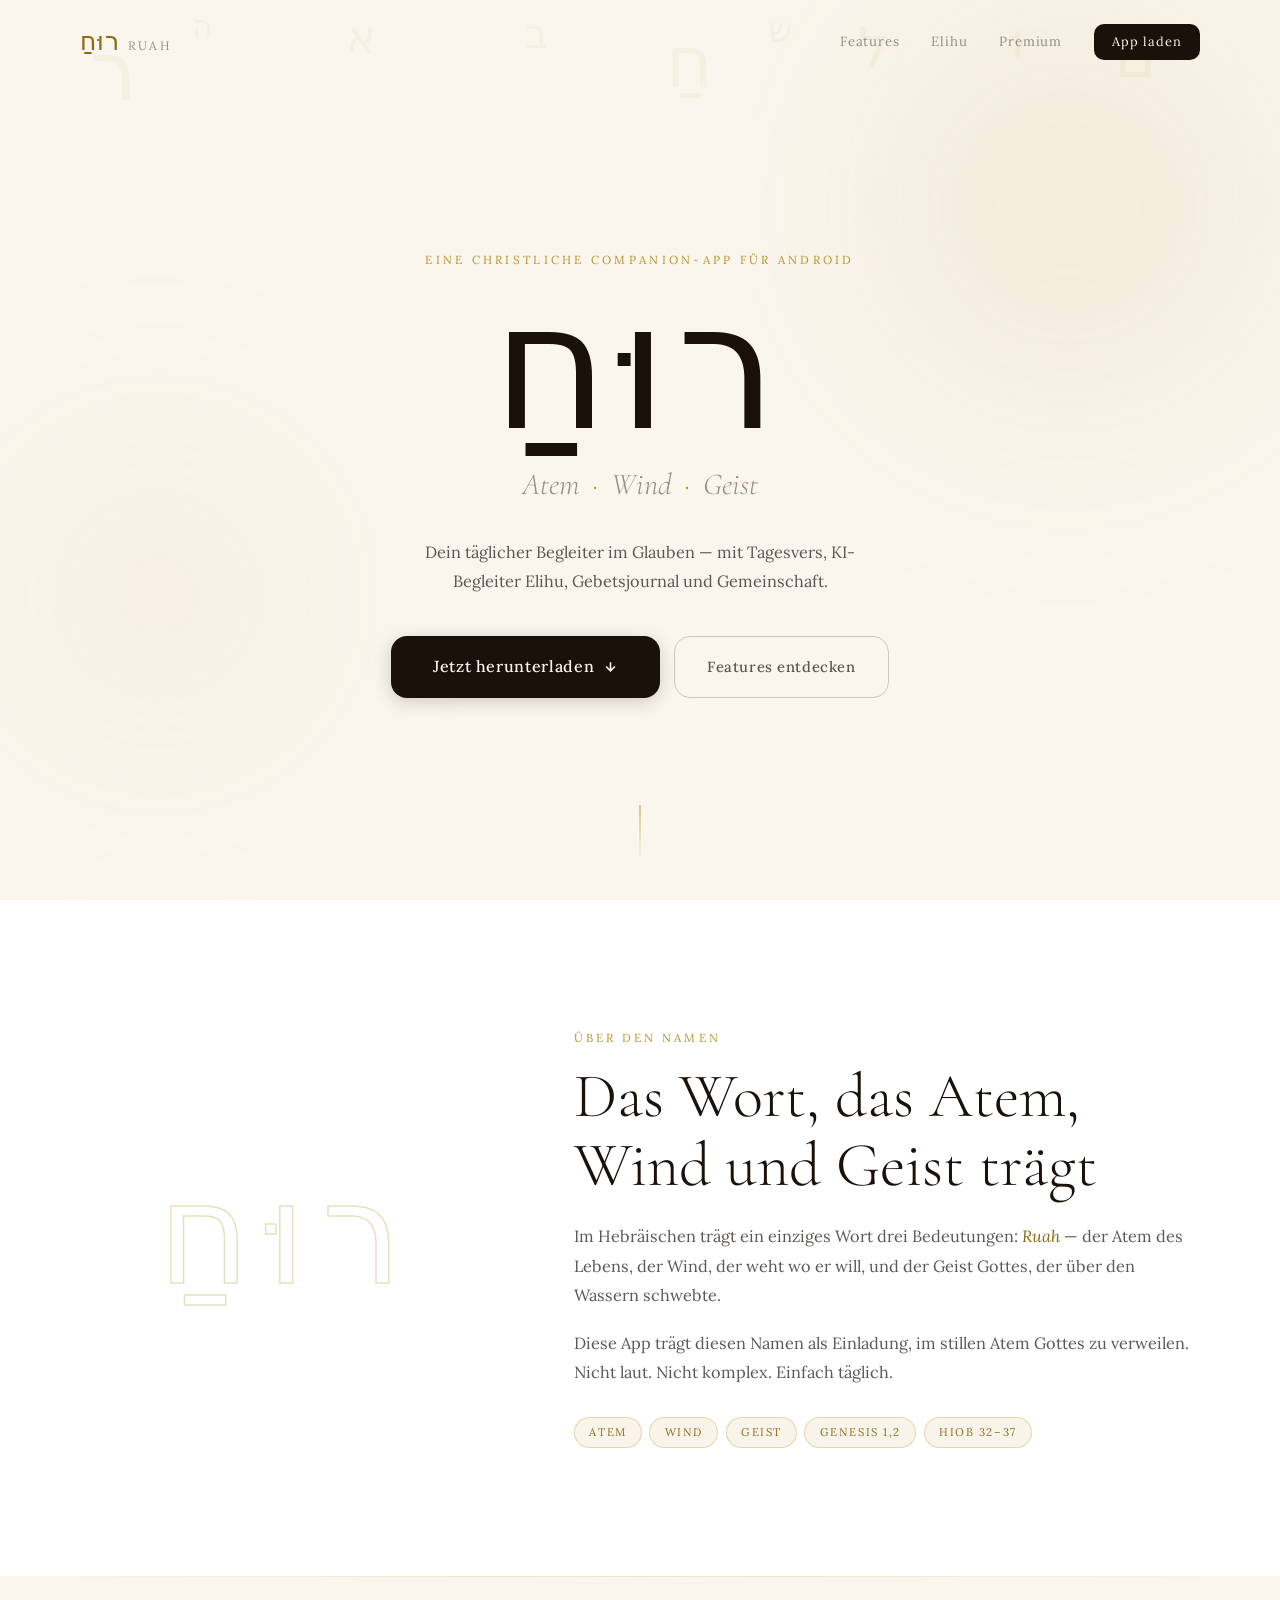
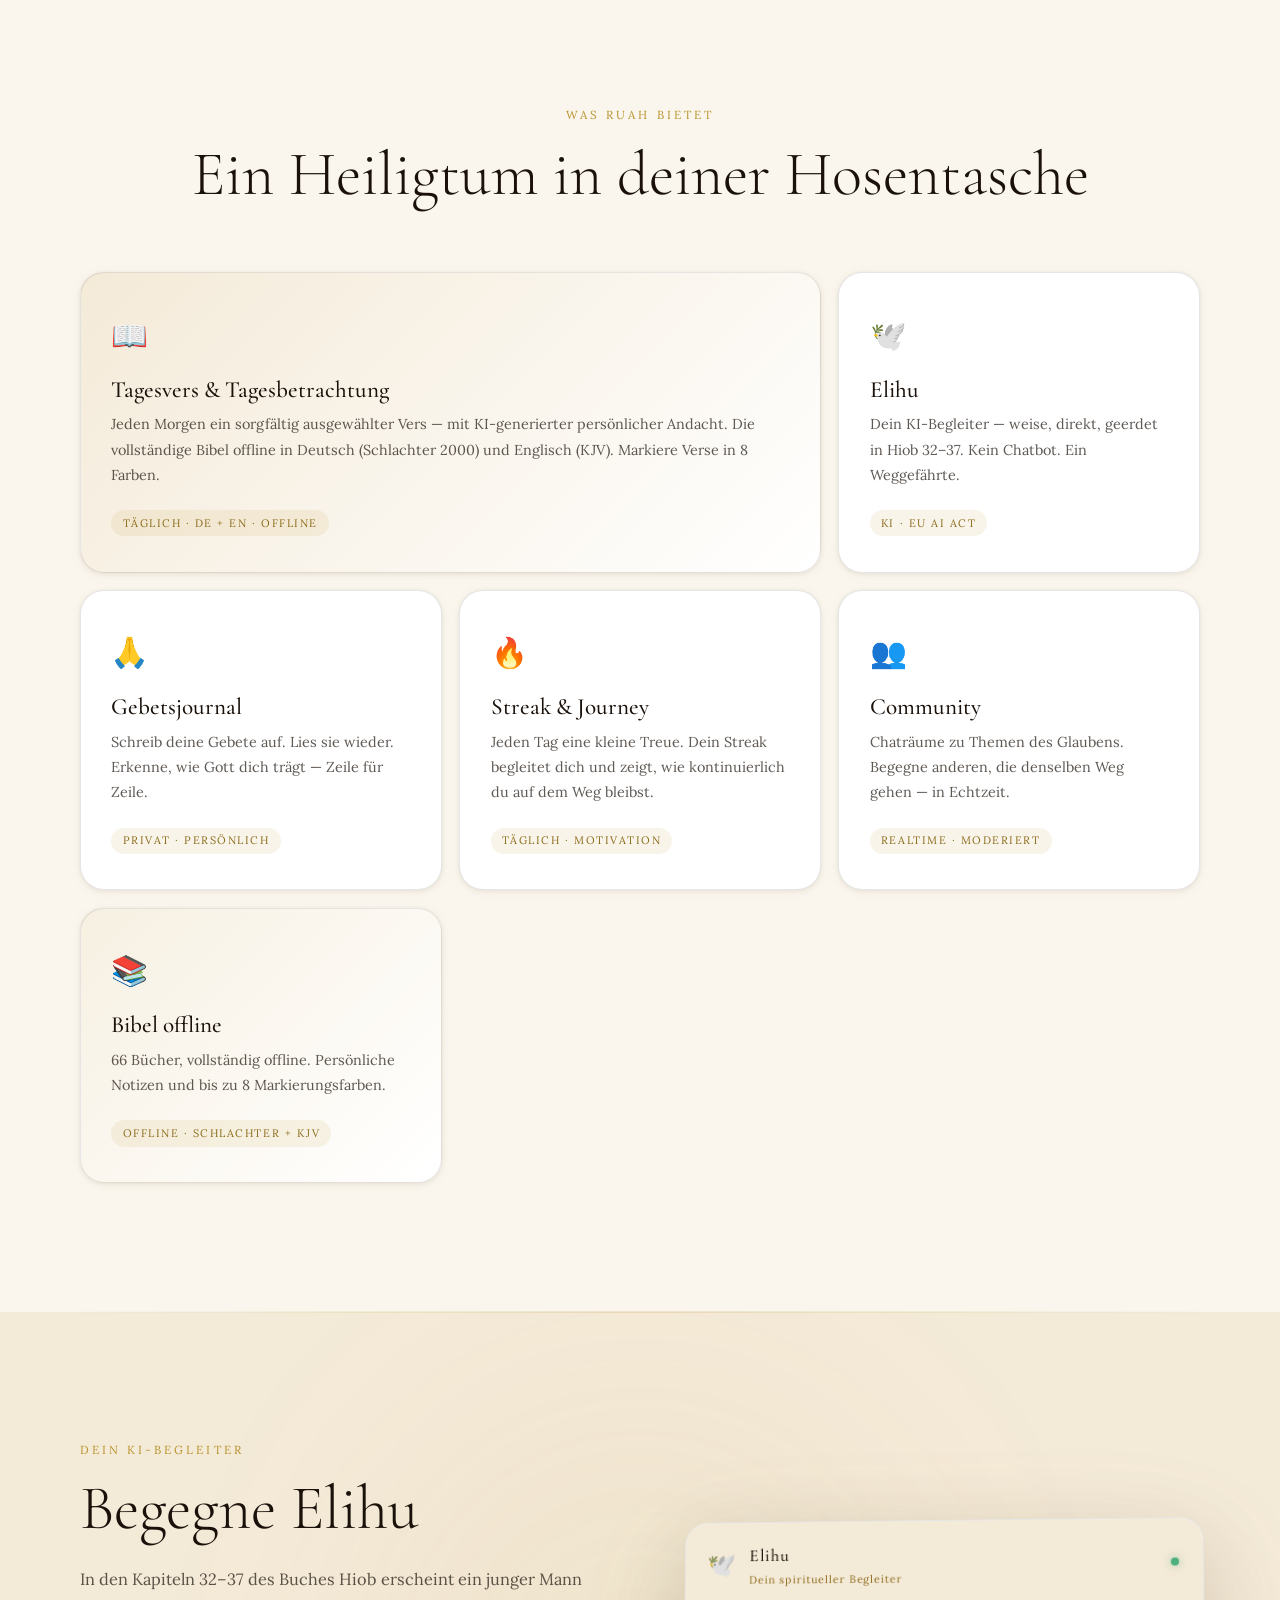
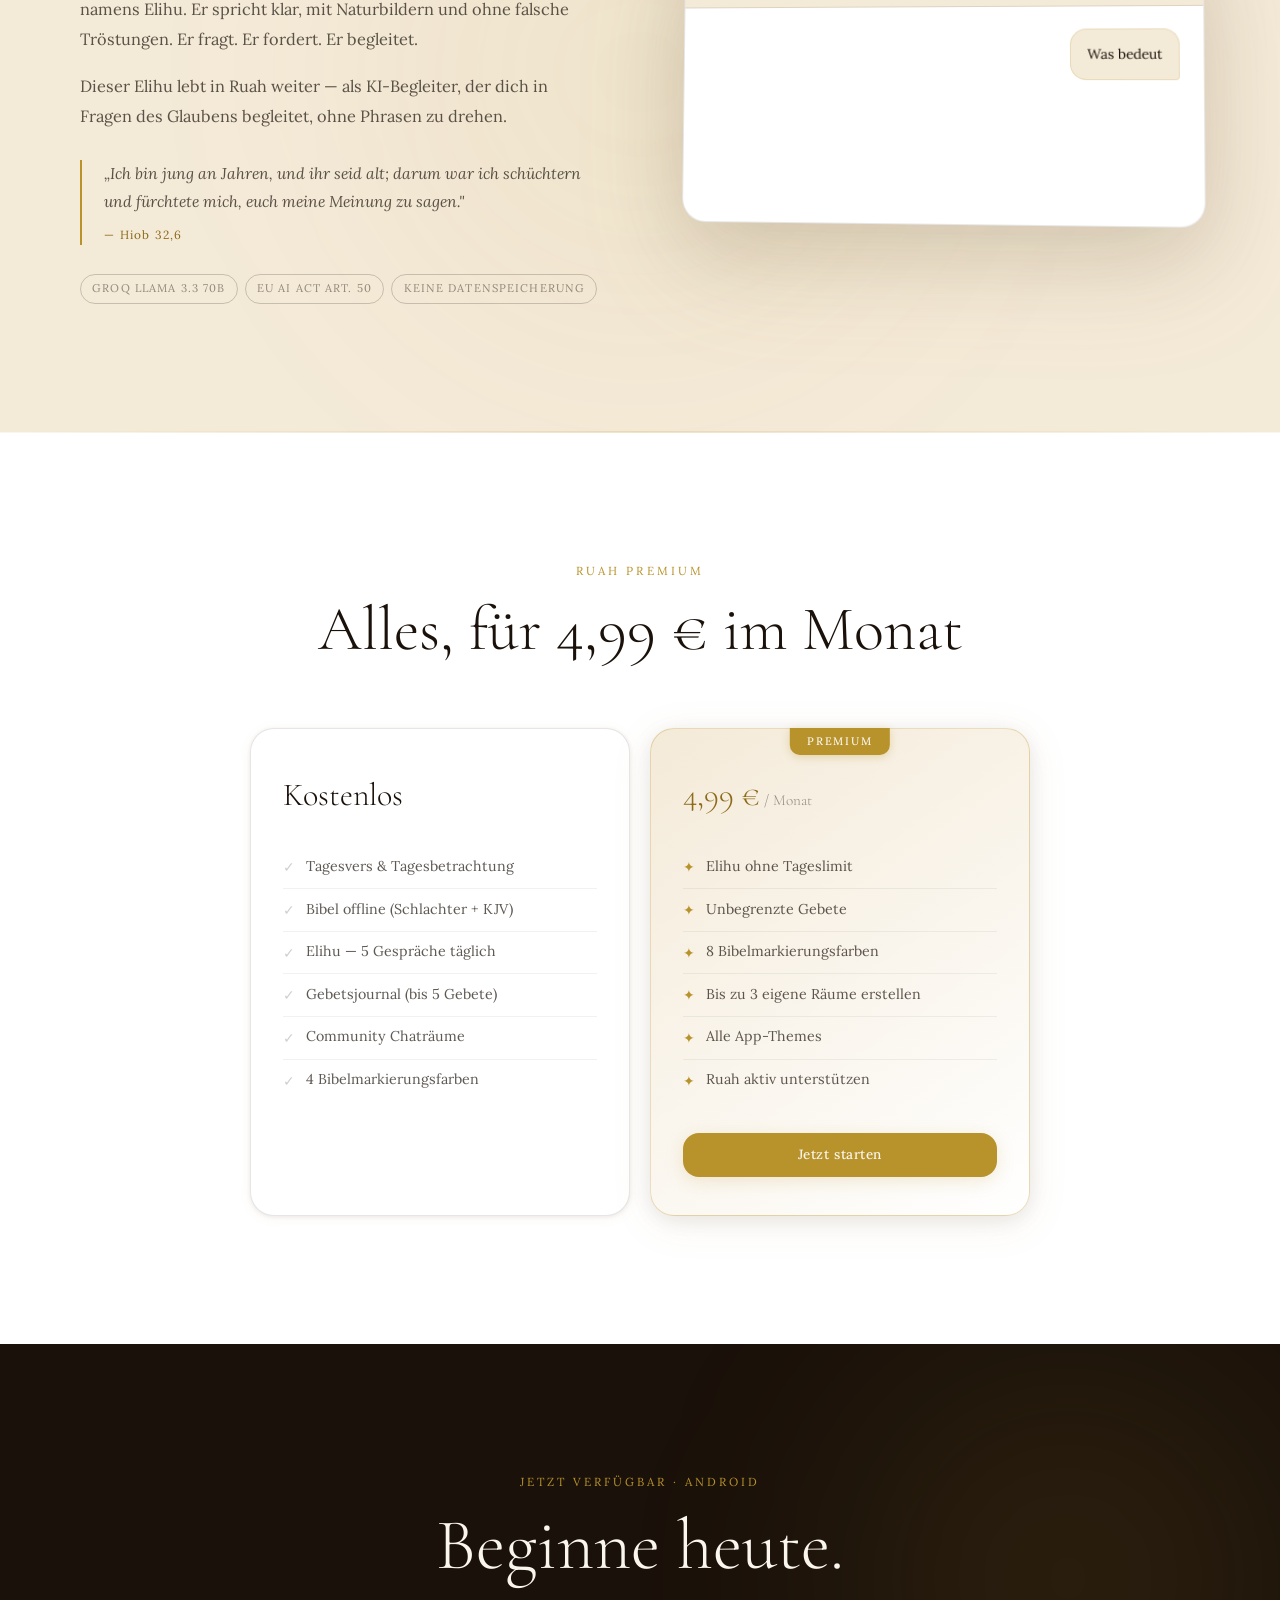
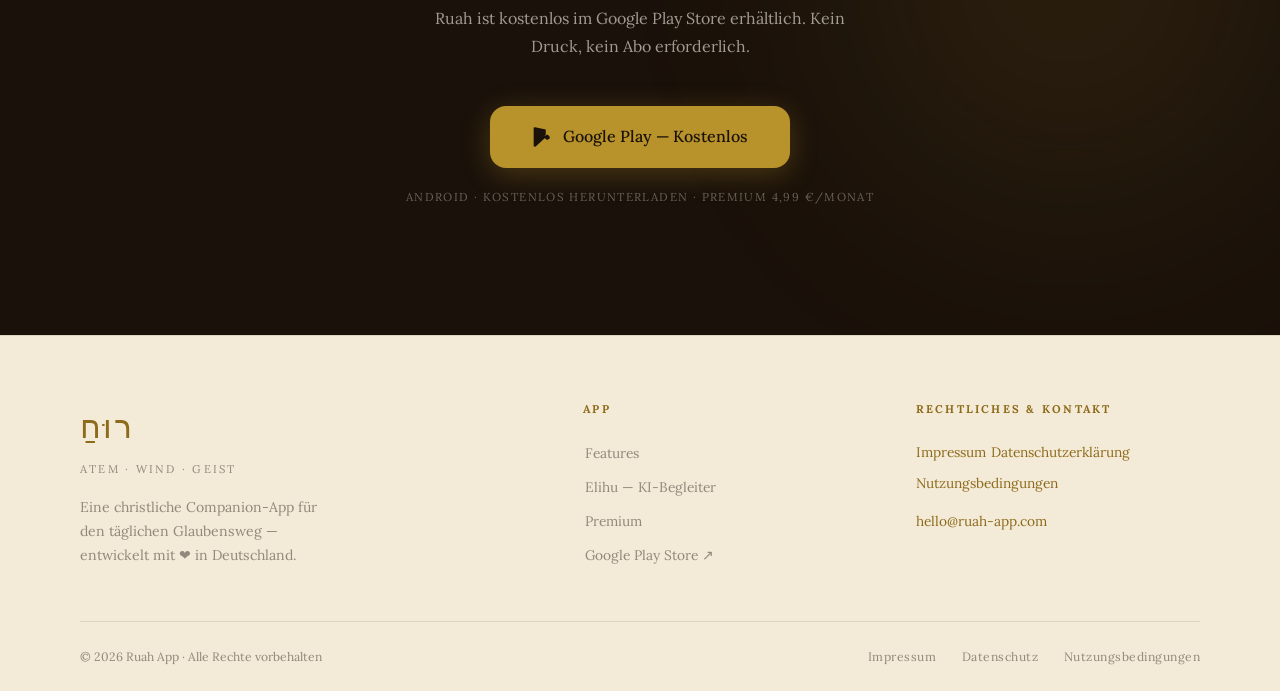
==== docs/index.html @ c156b84d "Add files via upload" ====
<!DOCTYPE html>
<html lang="de">
<head>
  <meta charset="UTF-8">
  <meta name="viewport" content="width=device-width, initial-scale=1.0">
  <meta name="description" content="Ruah — Eine christliche Spiritual-Companion-App. Tagesvers, KI-Begleiter Elihu, Gebetsjournal, Bibel offline und Community. Kostenlos für Android.">
  <meta name="theme-color" content="#FAF6EE">
  <meta property="og:title" content="Ruah — Atem · Wind · Geist">
  <meta property="og:description" content="Dein täglicher Begleiter im Glauben. KI-Begleiter Elihu, Tagesvers, Gebetsjournal und Community.">
  <meta property="og:type" content="website">
  <meta property="og:url" content="https://laisbrandmaehl-netizen.github.io/docs/">
  <title>Ruah — Atem · Wind · Geist</title>
  <link rel="preconnect" href="https://fonts.googleapis.com">
  <link rel="preconnect" href="https://fonts.gstatic.com" crossorigin>
  <link href="https://fonts.googleapis.com/css2?family=Cormorant+Garamond:ital,wght@0,300;0,400;0,500;0,600;1,300;1,400&family=Lora:ital,wght@0,400;0,500;1,400&display=swap" rel="stylesheet">
  <link rel="stylesheet" href="style.css">
</head>
<body>

<div id="progress-bar" role="progressbar" aria-hidden="true"></div>

<!-- NAV -->
<nav id="nav" aria-label="Hauptnavigation">
  <div class="nav-inner">
    <a href="index.html" class="nav-logo" aria-label="Ruah Startseite">
      <span class="nav-logo-heb">רוּחַ</span>
      <span class="nav-logo-lat">Ruah</span>
    </a>
    <div class="nav-links">
      <a href="#features">Features</a>
      <a href="#elihu">Elihu</a>
      <a href="#premium">Premium</a>
      <a href="#download" class="nav-cta">App laden</a>
    </div>
  </div>
</nav>

<!-- HERO -->
<section id="hero" aria-label="Hero">
  <div class="hero-orb hero-orb-1" aria-hidden="true"></div>
  <div class="hero-orb hero-orb-2" aria-hidden="true"></div>
  <div class="hero-chars" aria-hidden="true">
    <span class="hc" style="--x:7%;--sz:5.2rem;--dur:18s;--del:0s">ר</span>
    <span class="hc" style="--x:79%;--sz:3rem;--dur:23s;--del:3.5s">וּ</span>
    <span class="hc" style="--x:52%;--sz:4.5rem;--dur:15s;--del:7s">חַ</span>
    <span class="hc" style="--x:27%;--sz:2.8rem;--dur:20s;--del:11s">א</span>
    <span class="hc" style="--x:67%;--sz:3.5rem;--dur:17s;--del:4.5s">ל</span>
    <span class="hc" style="--x:15%;--sz:2rem;--dur:19s;--del:14s">ה</span>
    <span class="hc" style="--x:87%;--sz:4rem;--dur:25s;--del:2s">ם</span>
    <span class="hc" style="--x:41%;--sz:2.5rem;--dur:16s;--del:9s">ב</span>
    <span class="hc" style="--x:60%;--sz:2.2rem;--dur:21s;--del:6s">ש</span>
  </div>
  <div class="hero-content">
    <p class="hero-eyebrow">Eine christliche Companion-App für Android</p>
    <h1><span class="hero-heb">רוּחַ</span></h1>
    <p class="hero-tagline">
      <span>Atem</span><span class="dot">·</span>
      <span>Wind</span><span class="dot">·</span>
      <span>Geist</span>
    </p>
    <p class="hero-sub">Dein täglicher Begleiter im Glauben — mit Tagesvers, KI-Begleiter Elihu, Gebetsjournal und Gemeinschaft.</p>
    <div class="hero-ctas">
      <a href="#download" class="btn btn--primary btn--lg">
        Jetzt herunterladen
        <svg width="15" height="15" viewBox="0 0 24 24" fill="none" stroke="currentColor" stroke-width="2.5" aria-hidden="true"><path d="M12 5v14M5 12l7 7 7-7"/></svg>
      </a>
      <a href="#features" class="btn btn--ghost">Features entdecken</a>
    </div>
  </div>
  <div class="scroll-cue" aria-hidden="true"><div class="scroll-line"></div></div>
</section>

<!-- MEANING -->
<section id="meaning" aria-label="Über den Namen Ruah">
  <div class="container">
    <div class="meaning-grid">
      <div class="meaning-glyph" data-a="right">
        <div class="glyph-wrap">
          <div class="glyph-text" aria-label="Ruah auf Hebräisch">רוּחַ</div>
        </div>
      </div>
      <div data-a="left">
        <span class="label">Über den Namen</span>
        <h2 class="display">Das Wort, das Atem,<br>Wind und Geist trägt</h2>
        <p class="body-text">Im Hebräischen trägt ein einziges Wort drei Bedeutungen: <em>Ruah</em> — der Atem des Lebens, der Wind, der weht wo er will, und der Geist Gottes, der über den Wassern schwebte.</p>
        <p class="body-text">Diese App trägt diesen Namen als Einladung, im stillen Atem Gottes zu verweilen. Nicht laut. Nicht komplex. Einfach täglich.</p>
        <div class="pills">
          <span class="pill">Atem</span>
          <span class="pill">Wind</span>
          <span class="pill">Geist</span>
          <span class="pill">Genesis 1,2</span>
          <span class="pill">Hiob 32–37</span>
        </div>
      </div>
    </div>
  </div>
</section>

<!-- DIVIDER -->
<hr class="divider">

<!-- FEATURES -->
<section id="features" aria-label="App-Features">
  <div class="container">
    <div class="section-head" data-a="up">
      <span class="label label--center">Was Ruah bietet</span>
      <h2 class="display display--center">Ein Heiligtum in deiner Hosentasche</h2>
    </div>
    <div class="features-grid">
      <div class="fc fc--wide" data-a="up" data-d="0">
        <span class="fc-icon">📖</span>
        <h3 class="fc-title">Tagesvers &amp; Tagesbetrachtung</h3>
        <p class="fc-body">Jeden Morgen ein sorgfältig ausgewählter Vers — mit KI-generierter persönlicher Andacht. Die vollständige Bibel offline in Deutsch (Schlachter 2000) und Englisch (KJV). Markiere Verse in 8 Farben.</p>
        <span class="fc-tag">Täglich · DE + EN · Offline</span>
      </div>
      <div class="fc" data-a="up" data-d="1">
        <span class="fc-icon">🕊️</span>
        <h3 class="fc-title">Elihu</h3>
        <p class="fc-body">Dein KI-Begleiter — weise, direkt, geerdet in Hiob 32–37. Kein Chatbot. Ein Weggefährte.</p>
        <span class="fc-tag">KI · EU AI Act</span>
      </div>
      <div class="fc" data-a="up" data-d="2">
        <span class="fc-icon">🙏</span>
        <h3 class="fc-title">Gebetsjournal</h3>
        <p class="fc-body">Schreib deine Gebete auf. Lies sie wieder. Erkenne, wie Gott dich trägt — Zeile für Zeile.</p>
        <span class="fc-tag">Privat · Persönlich</span>
      </div>
      <div class="fc" data-a="up" data-d="3">
        <span class="fc-icon">🔥</span>
        <h3 class="fc-title">Streak &amp; Journey</h3>
        <p class="fc-body">Jeden Tag eine kleine Treue. Dein Streak begleitet dich und zeigt, wie kontinuierlich du auf dem Weg bleibst.</p>
        <span class="fc-tag">Täglich · Motivation</span>
      </div>
      <div class="fc" data-a="up" data-d="4">
        <span class="fc-icon">👥</span>
        <h3 class="fc-title">Community</h3>
        <p class="fc-body">Chaträume zu Themen des Glaubens. Begegne anderen, die denselben Weg gehen — in Echtzeit.</p>
        <span class="fc-tag">Realtime · Moderiert</span>
      </div>
      <div class="fc fc--warm" data-a="up" data-d="5">
        <span class="fc-icon">📚</span>
        <h3 class="fc-title">Bibel offline</h3>
        <p class="fc-body">66 Bücher, vollständig offline. Persönliche Notizen und bis zu 8 Markierungsfarben.</p>
        <span class="fc-tag">Offline · Schlachter + KJV</span>
      </div>
    </div>
  </div>
</section>

<!-- DIVIDER -->
<hr class="divider">

<!-- ELIHU -->
<section id="elihu" aria-label="KI-Begleiter Elihu">
  <div class="elihu-orb-light" aria-hidden="true"></div>
  <div class="container">
    <div class="elihu-grid">
      <div data-a="right">
        <span class="label">Dein KI-Begleiter</span>
        <h2 class="display">Begegne Elihu</h2>
        <p class="body-text">In den Kapiteln 32–37 des Buches Hiob erscheint ein junger Mann namens Elihu. Er spricht klar, mit Naturbildern und ohne falsche Tröstungen. Er fragt. Er fordert. Er begleitet.</p>
        <p class="body-text">Dieser Elihu lebt in Ruah weiter — als KI-Begleiter, der dich in Fragen des Glaubens begleitet, ohne Phrasen zu drehen.</p>
        <blockquote class="elihu-quote">
          <p>„Ich bin jung an Jahren, und ihr seid alt; darum war ich schüchtern und fürchtete mich, euch meine Meinung zu sagen."</p>
          <cite>— Hiob 32,6</cite>
        </blockquote>
        <div class="badges">
          <span class="badge">Groq Llama 3.3 70B</span>
          <span class="badge">EU AI Act Art. 50</span>
          <span class="badge">Keine Datenspeicherung</span>
        </div>
      </div>
      <div data-a="left">
        <div class="chat-mockup" role="img" aria-label="Beispielgespräch mit Elihu">
          <div class="chat-head">
            <div class="chat-ava" aria-hidden="true">🕊️</div>
            <div>
              <div class="chat-name">Elihu</div>
              <div class="chat-status">Dein spiritueller Begleiter</div>
            </div>
            <div class="chat-dot" aria-hidden="true"></div>
          </div>
          <div class="chat-msgs" id="chatMsgs" aria-live="polite">
            <div class="cb user">Was bedeutet Glaube, wenn alles dunkel ist?</div>
            <div class="cb bot">Glaube ist nicht das Fehlen von Dunkelheit — er ist das Vertrauen, dass Dunkelheit nicht das letzte Wort hat. Hiob kannte das.</div>
            <div class="cb user">Aber wie hält man das aus?</div>
            <div class="cb bot">Indem man einen Tag nach dem anderen nimmt. Und manchmal einen Atemzug nach dem anderen.<br><br><em>Ruah — Atem.</em></div>
          </div>
        </div>
      </div>
    </div>
  </div>
</section>

<!-- DIVIDER -->
<hr class="divider">

<!-- PREMIUM -->
<section id="premium" aria-label="Premium-Abonnement">
  <div class="container">
    <div class="section-head" data-a="up">
      <span class="label label--center">Ruah Premium</span>
      <h2 class="display display--center">Alles, für 4,99 € im Monat</h2>
    </div>
    <div class="premium-wrap" data-a="scale" data-d="1">
      <div class="pc pc--free">
        <h3>Kostenlos</h3>
        <ul>
          <li><span class="ck">✓</span> Tagesvers &amp; Tagesbetrachtung</li>
          <li><span class="ck">✓</span> Bibel offline (Schlachter + KJV)</li>
          <li><span class="ck">✓</span> Elihu — 5 Gespräche täglich</li>
          <li><span class="ck">✓</span> Gebetsjournal (bis 5 Gebete)</li>
          <li><span class="ck">✓</span> Community Chaträume</li>
          <li><span class="ck">✓</span> 4 Bibelmarkierungsfarben</li>
        </ul>
      </div>
      <div class="pc pc--paid">
        <div class="pc-badge">Premium</div>
        <h3>4,99 €<span class="price-mo"> / Monat</span></h3>
        <ul>
          <li><span class="ck ck--gold">✦</span> Elihu ohne Tageslimit</li>
          <li><span class="ck ck--gold">✦</span> Unbegrenzte Gebete</li>
          <li><span class="ck ck--gold">✦</span> 8 Bibelmarkierungsfarben</li>
          <li><span class="ck ck--gold">✦</span> Bis zu 3 eigene Räume erstellen</li>
          <li><span class="ck ck--gold">✦</span> Alle App-Themes</li>
          <li><span class="ck ck--gold">✦</span> Ruah aktiv unterstützen</li>
        </ul>
        <a href="#download" class="btn btn--gold btn--sm">Jetzt starten</a>
      </div>
    </div>
  </div>
</section>

<!-- DOWNLOAD CTA -->
<section id="download" aria-label="App herunterladen">
  <div class="dl-orb" aria-hidden="true"></div>
  <div class="container">
    <div class="dl-content" data-a="up">
      <span class="dl-label">Jetzt verfügbar · Android</span>
      <h2 class="dl-title">Beginne heute.</h2>
      <p class="dl-sub">Ruah ist kostenlos im Google Play Store erhältlich. Kein Druck, kein Abo erforderlich.</p>
      <div style="display:flex;justify-content:center">
        <a href="https://play.google.com/store/apps/details?id=com.ruah.app"
           class="play-btn"
           target="_blank"
           rel="noopener noreferrer"
           aria-label="Ruah im Google Play Store herunterladen">
          <svg width="20" height="20" viewBox="0 0 24 24" fill="currentColor" aria-hidden="true">
            <path d="M3.18 23.5c.28.16.6.23.93.2l12.75-11.7-3.88-3.83L3.18 23.5zM20.82 10.7l-2.83-1.62L14 12l3.97 3.6 2.85-1.63c.81-.47.81-1.8 0-2.27zM2.5.3A1 1 0 002 1.17v21.66a1 1 0 00.5.87L13.5 12 2.5.3zM16.5 3.13L3.75.3a1 1 0 00-.93.2L13.5 12l3-2.72V3.13z"/>
          </svg>
          Google Play — Kostenlos
        </a>
      </div>
      <p class="dl-note">Android · Kostenlos herunterladen · Premium 4,99 €/Monat</p>
    </div>
  </div>
</section>

<!-- FOOTER -->
<footer id="footer" aria-label="Seitenfu&szlig;">
  <div class="container">
    <div class="footer-grid">

      <!-- Brand -->
      <div class="footer-brand">
        <span class="f-heb">רוּחַ</span>
        <p class="f-sub">Atem · Wind · Geist</p>
        <p class="f-desc">Eine christliche Companion-App für den täglichen Glaubensweg — entwickelt mit ❤ in Deutschland.</p>
      </div>

      <!-- App -->
      <div class="footer-col">
        <h4>App</h4>
        <a href="#features">Features</a>
        <a href="#elihu">Elihu — KI-Begleiter</a>
        <a href="#premium">Premium</a>
        <a href="https://play.google.com/store/apps/details?id=com.ruah.app" target="_blank" rel="noopener">Google Play Store ↗</a>
      </div>

      <!-- Rechtliches + Kontakt -->
      <div class="footer-col footer-contact">
        <h4>Rechtliches &amp; Kontakt</h4>
        <a href="imprint.html">Impressum</a>
        <a href="privacy.html">Datenschutzerklärung</a>
        <a href="terms.html">Nutzungsbedingungen</a>
        <p style="margin-top:.8rem">
          <a href="mailto:hello@ruah-app.com">hello@ruah-app.com</a>
        </p>
      </div>

    </div>

    <!-- Bottom bar -->
    <div class="footer-bottom">
      <p class="footer-copy">© 2026 Ruah App · Alle Rechte vorbehalten</p>
      <nav class="footer-legal-links" aria-label="Rechtliche Links">
        <a href="imprint.html">Impressum</a>
        <a href="privacy.html">Datenschutz</a>
        <a href="terms.html">Nutzungsbedingungen</a>
      </nav>
    </div>
  </div>
</footer>

<script src="script.js"></script>
</body>
</html>
---- docs/style.css ----
/* ═══════════════════════════════════════════════════════════
   RUAH — Premium Light Design System  v3.0
   Warm Cream · Ink · Gold
   Cormorant Garamond (Display) · Lora (Body)
   ═══════════════════════════════════════════════════════════ */

/* ── TOKENS ─────────────────────────────── */
:root {
  /* Surfaces */
  --bg:         #FAF6EE;
  --bg-warm:    #F4EAD8;
  --bg-section: #FFFFFF;
  --surface:    #FFFFFF;
  --surface-2:  #FBF7F0;

  /* Ink */
  --ink:        #1A110A;
  --ink-70:     rgba(26,17,10,.70);
  --ink-45:     rgba(26,17,10,.45);
  --ink-20:     rgba(26,17,10,.20);
  --ink-10:     rgba(26,17,10,.10);
  --ink-06:     rgba(26,17,10,.06);

  /* Gold */
  --gold:       #B8922A;
  --gold-lt:    #D4A84B;
  --gold-dk:    #8C6B1A;
  --gold-10:    rgba(184,146,42,.10);
  --gold-18:    rgba(184,146,42,.18);
  --gold-30:    rgba(184,146,42,.30);

  /* Shadows */
  --shadow-sm:  0 1px 4px rgba(26,17,10,.07), 0 2px 12px rgba(180,140,80,.08);
  --shadow-md:  0 4px 20px rgba(26,17,10,.08), 0 8px 40px rgba(180,140,80,.10);
  --shadow-lg:  0 12px 50px rgba(26,17,10,.10), 0 24px 80px rgba(180,140,80,.12);
  --shadow-xl:  0 24px 80px rgba(26,17,10,.12), 0 40px 120px rgba(180,140,80,.14);

  --br:    16px;
  --br-sm: 10px;
  --br-lg: 24px;
  --br-xl: 36px;

  --ease: cubic-bezier(0.16, 1, 0.3, 1);
  --ease-in: cubic-bezier(0.45, 0, 0.55, 1);
}

/* ── RESET ──────────────────────────────── */
*, *::before, *::after { box-sizing: border-box; margin: 0; padding: 0; }
html { scroll-behavior: smooth; -webkit-text-size-adjust: 100%; }
body {
  background: var(--bg);
  color: var(--ink);
  font-family: 'Lora', Georgia, serif;
  font-size: clamp(1rem, 1.5vw, 1.075rem);
  line-height: 1.78;
  overflow-x: hidden;
}
img, svg { display: block; max-width: 100%; }
a { color: inherit; text-decoration: none; }
ul { list-style: none; }

/* Selection */
::selection { background: var(--gold-10); color: var(--ink); }

/* Focus */
:focus-visible {
  outline: 2px solid var(--gold);
  outline-offset: 3px;
  border-radius: 4px;
}

/* ── SCROLL PROGRESS ────────────────────── */
#progress-bar {
  position: fixed;
  top: 0; left: 0;
  height: 2px;
  width: 0%;
  background: linear-gradient(90deg, var(--gold-dk), var(--gold), var(--gold-lt));
  z-index: 9999;
  transition: width .08s linear;
}

/* ── UTILITY ────────────────────────────── */
.container {
  width: min(1120px, 100% - 2 * clamp(1.25rem, 5vw, 3.5rem));
  margin: 0 auto;
}
.container--narrow {
  width: min(780px, 100% - 2 * clamp(1.25rem, 5vw, 3.5rem));
  margin: 0 auto;
}

/* ── TYPOGRAPHY ─────────────────────────── */
.label {
  font-family: 'Lora', serif;
  font-size: .73rem;
  font-weight: 400;
  letter-spacing: .26em;
  text-transform: uppercase;
  color: var(--gold);
  display: block;
  margin-bottom: .85rem;
}
.label--center { text-align: center; }
.label--ink    { color: var(--ink-45); }

.display {
  font-family: 'Cormorant Garamond', serif;
  font-size: clamp(2.4rem, 5vw, 3.9rem);
  font-weight: 300;
  line-height: 1.1;
  color: var(--ink);
  margin-bottom: 1.4rem;
}
.display--center { text-align: center; }
.display--sm { font-size: clamp(1.9rem, 3.5vw, 2.8rem); }

.body-text {
  color: var(--ink-70);
  line-height: 1.82;
  font-size: clamp(.93rem, 1.35vw, 1.02rem);
  margin-bottom: 1.1rem;
}
.body-text em   { color: var(--gold-dk); font-style: italic; }
.body-text strong { color: var(--ink); font-weight: 500; }

/* ── DIVIDER ────────────────────────────── */
.divider {
  height: 1px;
  background: linear-gradient(90deg, transparent, var(--gold-18), transparent);
  border: none;
  margin: 0;
}

/* ── BUTTONS ────────────────────────────── */
.btn {
  display: inline-flex;
  align-items: center;
  gap: .55rem;
  font-family: 'Lora', serif;
  font-size: .92rem;
  font-weight: 500;
  letter-spacing: .04em;
  padding: .88rem 2rem;
  border-radius: var(--br);
  cursor: pointer;
  transition: transform .28s var(--ease), box-shadow .28s, background .2s, border-color .2s;
}
.btn:active { transform: translateY(0) !important; }

.btn--primary {
  background: var(--ink);
  color: var(--bg);
  box-shadow: 0 4px 18px rgba(26,17,10,.18);
}
.btn--primary:hover {
  background: #2e1e13;
  transform: translateY(-2px);
  box-shadow: 0 10px 36px rgba(26,17,10,.22);
}
.btn--gold {
  background: var(--gold);
  color: var(--bg);
  box-shadow: 0 4px 18px var(--gold-18);
}
.btn--gold:hover {
  background: var(--gold-lt);
  transform: translateY(-2px);
  box-shadow: 0 10px 36px var(--gold-30);
}
.btn--ghost {
  background: transparent;
  color: var(--ink-70);
  border: 1.5px solid var(--ink-20);
}
.btn--ghost:hover {
  color: var(--ink);
  border-color: var(--ink-45);
  transform: translateY(-2px);
}
.btn--lg { padding: 1.05rem 2.6rem; font-size: 1rem; }
.btn--sm { padding: .62rem 1.45rem; font-size: .84rem; }

/* ══════════════════════════════════════════
   NAV
══════════════════════════════════════════ */
#nav {
  position: fixed;
  top: 0; left: 0; right: 0;
  z-index: 500;
  transition: background .35s, box-shadow .35s, backdrop-filter .35s;
}
#nav.scrolled {
  background: rgba(250,246,238,.92);
  backdrop-filter: blur(20px);
  -webkit-backdrop-filter: blur(20px);
  box-shadow: 0 1px 0 var(--ink-10), 0 4px 24px rgba(26,17,10,.06);
}
.nav-inner {
  display: flex;
  align-items: center;
  justify-content: space-between;
  width: min(1120px, 100% - 2.5rem);
  margin: 0 auto;
  padding: 1.25rem 0;
}
.nav-logo {
  display: flex;
  align-items: baseline;
  gap: .5rem;
}
.nav-logo-heb {
  font-family: 'Cormorant Garamond', serif;
  font-size: 1.55rem;
  font-weight: 500;
  color: var(--gold-dk);
  letter-spacing: .04em;
}
.nav-logo-lat {
  font-family: 'Lora', serif;
  font-size: .76rem;
  letter-spacing: .18em;
  color: var(--ink-45);
  text-transform: uppercase;
}
.nav-links {
  display: flex;
  align-items: center;
  gap: 2rem;
}
.nav-links a {
  font-size: .83rem;
  letter-spacing: .06em;
  color: var(--ink-45);
  transition: color .2s;
  position: relative;
}
.nav-links a::after {
  content: '';
  position: absolute;
  bottom: -3px;
  left: 0; right: 0;
  height: 1px;
  background: var(--gold);
  transform: scaleX(0);
  transform-origin: left;
  transition: transform .25s var(--ease);
}
.nav-links a:hover { color: var(--ink); }
.nav-links a:hover::after { transform: scaleX(1); }
.nav-links a.nav-cta {
  background: var(--ink);
  color: var(--bg) !important;
  padding: .42rem 1.15rem;
  border-radius: var(--br-sm);
  font-size: .8rem !important;
  letter-spacing: .08em !important;
  transition: background .2s, transform .2s var(--ease);
}
.nav-links a.nav-cta::after { display: none; }
.nav-links a.nav-cta:hover {
  background: var(--gold-dk);
  transform: translateY(-1px);
}

/* ══════════════════════════════════════════
   HERO
══════════════════════════════════════════ */
#hero {
  position: relative;
  min-height: 100svh;
  display: flex;
  align-items: center;
  justify-content: center;
  overflow: hidden;
  padding: 8rem 1.5rem 5rem;
  background: var(--bg);
}
.hero-orb {
  position: absolute;
  border-radius: 50%;
  filter: blur(80px);
  pointer-events: none;
}
.hero-orb-1 {
  width: 55vw; height: 55vw;
  max-width: 680px; max-height: 680px;
  background: radial-gradient(circle, rgba(184,146,42,.12) 0%, transparent 68%);
  top: -15%; right: -10%;
  animation: oFloat1 16s ease-in-out infinite;
}
.hero-orb-2 {
  width: 42vw; height: 42vw;
  max-width: 520px; max-height: 520px;
  background: radial-gradient(circle, rgba(212,168,75,.09) 0%, transparent 68%);
  bottom: 5%; left: -8%;
  animation: oFloat2 20s ease-in-out infinite;
}
@keyframes oFloat1 { 0%,100%{transform:translate(0,0) scale(1)} 50%{transform:translate(-30px,24px) scale(1.06)} }
@keyframes oFloat2 { 0%,100%{transform:translate(0,0) scale(1)} 50%{transform:translate(24px,-30px) scale(1.05)} }

/* floating chars — very subtle on light */
.hero-chars {
  position: absolute; inset: 0;
  pointer-events: none; z-index: 0;
  overflow: hidden;
}
.hc {
  position: absolute;
  left: var(--x);
  font-family: 'Cormorant Garamond', serif;
  font-size: var(--sz);
  color: rgba(184,146,42,.055);
  user-select: none;
  animation: hcFloat var(--dur) var(--del) ease-in-out infinite;
}
@keyframes hcFloat {
  0%   { transform: translateY(108vh) rotate(-9deg); opacity: 0; }
  8%   { opacity: 1; }
  92%  { opacity: 1; }
  100% { transform: translateY(-14vh) rotate(9deg); opacity: 0; }
}

.hero-content {
  position: relative;
  z-index: 2;
  text-align: center;
  max-width: 760px;
}
.hero-eyebrow {
  font-family: 'Lora', serif;
  font-size: .73rem;
  letter-spacing: .28em;
  text-transform: uppercase;
  color: var(--gold);
  margin-bottom: 1.5rem;
  animation: aUp .9s .1s var(--ease) both;
}
.hero-heb {
  display: block;
  font-family: 'Cormorant Garamond', serif;
  font-size: clamp(5.5rem, 16vw, 11rem);
  font-weight: 300;
  line-height: .88;
  letter-spacing: .06em;
  color: var(--ink);
  animation: aUp 1.1s .25s var(--ease) both;
  /* subtle outline as premium touch */
  -webkit-text-stroke: 0px transparent;
}
.hero-tagline {
  display: flex;
  align-items: center;
  justify-content: center;
  gap: .8rem;
  font-family: 'Cormorant Garamond', serif;
  font-style: italic;
  font-size: clamp(1.3rem, 3vw, 1.9rem);
  font-weight: 300;
  color: var(--ink-45);
  margin: .5rem 0 1.6rem;
  animation: aUp 1s .4s var(--ease) both;
}
.hero-tagline .dot { color: var(--gold); font-style: normal; }
.hero-sub {
  color: var(--ink-70);
  max-width: 490px;
  margin: 0 auto 2.5rem;
  font-size: clamp(.93rem, 1.45vw, 1.02rem);
  animation: aUp 1s .55s var(--ease) both;
}
.hero-ctas {
  display: flex;
  flex-wrap: wrap;
  gap: .9rem;
  justify-content: center;
  animation: aUp 1s .7s var(--ease) both;
}
.scroll-cue {
  position: absolute;
  bottom: 2.5rem; left: 50%;
  transform: translateX(-50%);
  z-index: 2;
}
.scroll-line {
  width: 1px; height: 55px;
  background: linear-gradient(to bottom, var(--gold), transparent);
  margin: 0 auto;
  animation: sPulse 2.2s ease-in-out infinite;
}
@keyframes sPulse {
  0%,100% { opacity: .35; transform: scaleY(1); }
  50%      { opacity: .9;  transform: scaleY(1.08); }
}

/* ══════════════════════════════════════════
   MEANING
══════════════════════════════════════════ */
#meaning {
  padding: clamp(5rem, 10vw, 9rem) 0;
  background: var(--bg-section);
  position: relative;
}
.meaning-grid {
  display: grid;
  grid-template-columns: 1fr 1.5fr;
  gap: clamp(3rem, 6vw, 6rem);
  align-items: center;
}
.meaning-glyph {
  display: flex;
  align-items: center;
  justify-content: center;
}
.glyph-wrap {
  position: relative;
}
.glyph-text {
  font-family: 'Cormorant Garamond', serif;
  font-size: clamp(6rem, 11vw, 9.5rem);
  font-weight: 300;
  color: transparent;
  -webkit-text-stroke: 1.5px var(--gold-30);
  letter-spacing: .12em;
  line-height: 1;
  transition: -webkit-text-stroke .4s, color .4s;
  cursor: default;
  user-select: none;
}
.meaning-glyph:hover .glyph-text {
  -webkit-text-stroke: 1.5px var(--gold);
  color: var(--gold-10);
}
.pills {
  display: flex;
  flex-wrap: wrap;
  gap: .45rem;
  margin-top: 1.8rem;
}
.pill {
  font-size: .7rem;
  letter-spacing: .14em;
  text-transform: uppercase;
  padding: .3rem .9rem;
  border: 1px solid var(--gold-30);
  border-radius: 100px;
  color: var(--gold-dk);
  background: var(--gold-10);
  transition: background .2s, border-color .2s;
}
.pill:hover { background: var(--gold-18); border-color: var(--gold); }

/* ══════════════════════════════════════════
   FEATURES
══════════════════════════════════════════ */
#features {
  padding: clamp(5rem, 10vw, 9rem) 0;
  background: var(--bg);
}
.section-head { margin-bottom: clamp(2.5rem, 5vw, 4rem); }

.features-grid {
  display: grid;
  grid-template-columns: repeat(3, 1fr);
  gap: 1.1rem;
}
.fc {
  background: var(--surface);
  border: 1px solid var(--ink-10);
  border-radius: var(--br-lg);
  padding: 2.2rem 1.9rem;
  box-shadow: var(--shadow-sm);
  transition: border-color .3s, transform .4s var(--ease), box-shadow .4s;
  position: relative;
  overflow: hidden;
}
.fc::after {
  content: '';
  position: absolute;
  bottom: 0; left: 0; right: 0;
  height: 3px;
  background: linear-gradient(90deg, var(--gold-dk), var(--gold-lt));
  transform: scaleX(0);
  transform-origin: left;
  transition: transform .4s var(--ease);
  border-radius: 0 0 var(--br-lg) var(--br-lg);
}
.fc:hover {
  border-color: var(--gold-30);
  transform: translateY(-5px);
  box-shadow: var(--shadow-md);
}
.fc:hover::after { transform: scaleX(1); }
.fc--wide {
  grid-column: span 2;
  background: linear-gradient(135deg, var(--bg-warm) 0%, var(--surface) 100%);
}
.fc--warm {
  background: linear-gradient(135deg, rgba(212,168,75,.07) 0%, var(--surface) 100%);
}
.fc-icon { font-size: 1.85rem; margin-bottom: .95rem; display: block; }
.fc-title {
  font-family: 'Cormorant Garamond', serif;
  font-size: 1.45rem;
  font-weight: 500;
  color: var(--ink);
  margin-bottom: .5rem;
  line-height: 1.2;
}
.fc-body {
  font-size: .9rem;
  color: var(--ink-70);
  line-height: 1.75;
  margin-bottom: 1.1rem;
}
.fc-tag {
  font-family: 'Lora', serif;
  font-size: .68rem;
  letter-spacing: .14em;
  text-transform: uppercase;
  color: var(--gold-dk);
  background: var(--gold-10);
  padding: .22rem .7rem;
  border-radius: 100px;
  display: inline-block;
}

/* ══════════════════════════════════════════
   ELIHU
══════════════════════════════════════════ */
#elihu {
  padding: clamp(5rem, 10vw, 9rem) 0;
  background: var(--bg-warm);
  position: relative;
  overflow: hidden;
}
#elihu::before {
  content: '';
  position: absolute;
  top: 0; left: 0; right: 0;
  height: 1px;
  background: linear-gradient(90deg, transparent, var(--gold-18), transparent);
}
#elihu::after {
  content: '';
  position: absolute;
  bottom: 0; left: 0; right: 0;
  height: 1px;
  background: linear-gradient(90deg, transparent, var(--gold-18), transparent);
}
.elihu-orb-light {
  position: absolute;
  width: 65vw; height: 65vw;
  max-width: 800px; max-height: 800px;
  background: radial-gradient(circle, rgba(184,146,42,.09) 0%, transparent 68%);
  top: 50%; left: 50%;
  transform: translate(-50%,-50%);
  filter: blur(100px);
  pointer-events: none;
}
.elihu-grid {
  position: relative; z-index: 2;
  display: grid;
  grid-template-columns: 1fr 1fr;
  gap: clamp(3rem, 6vw, 5rem);
  align-items: center;
}
.elihu-quote {
  border-left: 2px solid var(--gold);
  padding-left: 1.4rem;
  margin: 1.8rem 0;
  font-style: italic;
  font-size: .98rem;
  color: var(--ink-70);
}
.elihu-quote cite {
  display: block;
  margin-top: .5rem;
  font-size: .74rem;
  letter-spacing: .1em;
  color: var(--gold-dk);
  font-style: normal;
}
.badges { display: flex; flex-wrap: wrap; gap: .45rem; margin-top: 1.4rem; }
.badge {
  font-size: .7rem;
  letter-spacing: .1em;
  text-transform: uppercase;
  color: var(--ink-45);
  border: 1px solid var(--ink-20);
  padding: .25rem .7rem;
  border-radius: 100px;
}

/* chat mockup — light */
.chat-mockup {
  background: var(--surface);
  border: 1px solid var(--ink-10);
  border-radius: var(--br-lg);
  overflow: hidden;
  box-shadow: var(--shadow-xl);
  transform: perspective(900px) rotateY(-4deg) rotateX(2deg);
  transition: transform .65s var(--ease), box-shadow .65s;
}
.chat-mockup:hover {
  transform: perspective(900px) rotateY(0) rotateX(0);
  box-shadow: 0 30px 80px rgba(26,17,10,.12), 0 60px 120px rgba(184,146,42,.08);
}
.chat-head {
  display: flex;
  align-items: center;
  gap: .85rem;
  padding: 1.1rem 1.4rem;
  border-bottom: 1px solid var(--ink-10);
  background: var(--bg-warm);
}
.chat-ava { font-size: 1.5rem; line-height: 1; }
.chat-name {
  font-family: 'Cormorant Garamond', serif;
  font-size: 1.1rem;
  font-weight: 500;
  color: var(--ink);
  letter-spacing: .04em;
}
.chat-status { font-size: .68rem; color: var(--gold-dk); letter-spacing: .08em; }
.chat-dot {
  width: 8px; height: 8px; border-radius: 50%;
  background: #4caf7d; margin-left: auto;
  box-shadow: 0 0 8px rgba(76,175,125,.5);
  animation: dPulse 2.5s ease-in-out infinite;
}
@keyframes dPulse { 0%,100%{opacity:1} 50%{opacity:.45} }
.chat-msgs { padding: 1.4rem; display: flex; flex-direction: column; gap: .8rem; }
.cb {
  max-width: 84%;
  padding: .8rem 1rem;
  border-radius: 16px;
  font-size: .85rem;
  line-height: 1.68;
  font-family: 'Lora', serif;
  visibility: hidden;
  opacity: 0;
  transition: opacity .3s ease;
}
.cb.user {
  align-self: flex-end;
  background: var(--bg-warm);
  border: 1px solid var(--gold-18);
  color: var(--ink);
  border-bottom-right-radius: 4px;
}
.cb.bot {
  align-self: flex-start;
  background: var(--surface-2);
  border: 1px solid var(--ink-10);
  color: var(--ink-70);
  border-bottom-left-radius: 4px;
}
.cb em { color: var(--gold-dk); font-style: italic; }

/* ══════════════════════════════════════════
   PREMIUM
══════════════════════════════════════════ */
#premium {
  padding: clamp(5rem, 10vw, 9rem) 0;
  background: var(--bg-section);
}
.premium-wrap {
  display: grid;
  grid-template-columns: 1fr 1fr;
  gap: 1.2rem;
  max-width: 780px;
  margin: 0 auto;
}
.pc {
  border-radius: var(--br-lg);
  padding: 2.4rem 2rem;
  border: 1px solid var(--ink-10);
  background: var(--surface);
  box-shadow: var(--shadow-sm);
}
.pc h3 {
  font-family: 'Cormorant Garamond', serif;
  font-size: 2rem;
  font-weight: 300;
  color: var(--ink);
  margin-bottom: 1.4rem;
}
.price-mo { font-size: .95rem; color: var(--ink-45); }
.pc ul { margin-bottom: .5rem; }
.pc li {
  display: flex;
  align-items: flex-start;
  gap: .7rem;
  padding: .46rem 0;
  border-bottom: 1px solid var(--ink-06);
  font-size: .89rem;
  color: var(--ink-70);
}
.pc li:last-child { border-bottom: none; }
.ck { color: var(--ink-20); flex-shrink: 0; margin-top: .1rem; }
.ck--gold { color: var(--gold); flex-shrink: 0; margin-top: .1rem; }
.pc--paid {
  background: linear-gradient(145deg, var(--bg-warm) 0%, var(--surface) 100%);
  border-color: var(--gold-30);
  position: relative;
  box-shadow: var(--shadow-md);
}
.pc-badge {
  position: absolute;
  top: -1px; left: 50%;
  transform: translateX(-50%);
  background: var(--gold);
  color: var(--bg);
  font-size: .68rem;
  letter-spacing: .16em;
  text-transform: uppercase;
  font-family: 'Lora', serif;
  font-weight: 500;
  padding: .24rem 1.1rem;
  border-radius: 0 0 var(--br-sm) var(--br-sm);
  box-shadow: 0 2px 8px var(--gold-30);
}
.pc--paid h3 { color: var(--gold-dk); }
.pc--paid .btn { width: 100%; justify-content: center; margin-top: 1.5rem; }

/* ══════════════════════════════════════════
   DOWNLOAD / CTA
══════════════════════════════════════════ */
#download {
  padding: clamp(5rem, 10vw, 9rem) 0;
  background: var(--ink);
  position: relative;
  overflow: hidden;
}
.dl-orb {
  position: absolute;
  width: 55vw; height: 55vw;
  max-width: 680px;
  background: radial-gradient(circle, rgba(184,146,42,.14) 0%, transparent 68%);
  top: -20%; right: -10%;
  filter: blur(90px);
  pointer-events: none;
  animation: oFloat1 18s ease-in-out infinite;
}
.dl-content { position: relative; z-index: 2; text-align: center; }
.dl-label {
  font-family: 'Lora', serif;
  font-size: .73rem;
  letter-spacing: .26em;
  text-transform: uppercase;
  color: var(--gold);
  display: block;
  margin-bottom: .85rem;
}
.dl-title {
  font-family: 'Cormorant Garamond', serif;
  font-size: clamp(2.8rem, 6vw, 4.5rem);
  font-weight: 300;
  color: #FAF6EE;
  margin-bottom: 1.2rem;
  line-height: 1.08;
}
.dl-sub {
  color: rgba(250,246,238,.6);
  max-width: 420px;
  margin: 0 auto 2.8rem;
  font-size: clamp(.9rem, 1.4vw, 1rem);
}
.play-btn {
  display: inline-flex;
  align-items: center;
  gap: .7rem;
  background: var(--gold);
  color: var(--ink);
  font-family: 'Lora', serif;
  font-size: 1rem;
  font-weight: 500;
  padding: 1.05rem 2.6rem;
  border-radius: var(--br);
  box-shadow: 0 6px 28px var(--gold-30);
  transition: background .2s, transform .3s var(--ease), box-shadow .3s;
}
.play-btn:hover {
  background: var(--gold-lt);
  transform: translateY(-3px);
  box-shadow: 0 14px 44px rgba(184,146,42,.42);
}
.dl-note {
  margin-top: 1.2rem;
  font-size: .72rem;
  letter-spacing: .12em;
  text-transform: uppercase;
  color: rgba(250,246,238,.35);
}

/* ══════════════════════════════════════════
   FOOTER  ← premium 3-column
══════════════════════════════════════════ */
#footer {
  background: var(--bg-warm);
  border-top: 1px solid var(--ink-10);
  padding: 4rem 0 0;
}
.footer-grid {
  display: grid;
  grid-template-columns: 1.6fr 1fr 1fr;
  gap: 3rem;
  padding-bottom: 3rem;
}
.footer-brand .f-heb {
  font-family: 'Cormorant Garamond', serif;
  font-size: 2rem;
  font-weight: 300;
  color: var(--gold-dk);
  display: block;
  letter-spacing: .06em;
}
.footer-brand .f-sub {
  font-size: .7rem;
  letter-spacing: .2em;
  text-transform: uppercase;
  color: var(--ink-45);
  margin-top: .2rem;
  margin-bottom: 1rem;
}
.footer-brand .f-desc {
  font-size: .88rem;
  color: var(--ink-45);
  line-height: 1.7;
  max-width: 260px;
}
.footer-col h4 {
  font-family: 'Lora', serif;
  font-size: .7rem;
  letter-spacing: .2em;
  text-transform: uppercase;
  color: var(--gold-dk);
  margin-bottom: 1rem;
}
.footer-col a {
  display: block;
  font-size: .86rem;
  color: var(--ink-45);
  padding: .3rem 0;
  transition: color .2s, padding-left .2s;
  border-left: 2px solid transparent;
  padding-left: 0;
}
.footer-col a:hover {
  color: var(--ink);
  padding-left: .5rem;
  border-left-color: var(--gold);
}
.footer-contact p {
  font-size: .86rem;
  color: var(--ink-45);
  line-height: 1.6;
  margin-bottom: .5rem;
}
.footer-contact a {
  color: var(--gold-dk) !important;
  border-left: none !important;
  padding-left: 0 !important;
  display: inline !important;
  font-size: .86rem;
  transition: color .2s;
}
.footer-contact a:hover { color: var(--gold) !important; }
.footer-bottom {
  border-top: 1px solid var(--ink-10);
  padding: 1.5rem 0;
  display: flex;
  align-items: center;
  justify-content: space-between;
  flex-wrap: wrap;
  gap: 1rem;
}
.footer-copy {
  font-size: .76rem;
  color: var(--ink-45);
}
.footer-legal-links {
  display: flex;
  gap: 1.6rem;
}
.footer-legal-links a {
  font-size: .76rem;
  color: var(--ink-45);
  letter-spacing: .04em;
  transition: color .2s;
}
.footer-legal-links a:hover { color: var(--ink); }

/* ══════════════════════════════════════════
   LEGAL PAGES
══════════════════════════════════════════ */
.legal-hero {
  padding: 8.5rem 0 4.5rem;
  background: var(--bg-section);
  position: relative;
  overflow: hidden;
  border-bottom: 1px solid var(--ink-10);
}
.legal-hero-orb {
  position: absolute;
  width: 50vw; height: 50vw;
  max-width: 580px;
  background: radial-gradient(circle, rgba(184,146,42,.1) 0%, transparent 68%);
  top: -20%; right: -8%;
  filter: blur(80px);
  pointer-events: none;
}
.legal-icon {
  font-size: 2.4rem;
  display: block;
  margin-bottom: 1.1rem;
  animation: aUp .8s .1s var(--ease) both;
}
.legal-title {
  font-family: 'Cormorant Garamond', serif;
  font-size: clamp(2.6rem, 5.5vw, 4rem);
  font-weight: 300;
  line-height: 1.08;
  color: var(--ink);
  margin-bottom: .7rem;
  animation: aUp 1s .2s var(--ease) both;
}
.legal-sub {
  font-size: .76rem;
  letter-spacing: .18em;
  text-transform: uppercase;
  color: var(--ink-45);
  margin-bottom: 1.8rem;
  animation: aUp .9s .3s var(--ease) both;
}
.lang-switch {
  display: inline-flex;
  border: 1px solid var(--ink-20);
  border-radius: var(--br-sm);
  overflow: hidden;
  animation: aUp .9s .4s var(--ease) both;
}
.lang-switch a {
  padding: .44rem 1.1rem;
  font-size: .78rem;
  letter-spacing: .08em;
  color: var(--ink-45);
  transition: background .2s, color .2s;
}
.lang-switch a:hover { background: var(--ink-06); color: var(--ink); }
.lang-switch a.active {
  background: var(--ink);
  color: var(--bg);
  font-weight: 500;
}

/* legal layout */
.legal-body { padding: 4rem 0 6rem; background: var(--bg); }
.legal-layout {
  display: grid;
  grid-template-columns: 210px 1fr;
  gap: 4rem;
  align-items: start;
}
.legal-toc {
  position: sticky;
  top: 6rem;
  border-left: 2px solid var(--ink-10);
  padding-left: 1.4rem;
}
.legal-toc .toc-label {
  font-size: .68rem;
  letter-spacing: .2em;
  text-transform: uppercase;
  color: var(--gold-dk);
  margin-bottom: .85rem;
  display: block;
}
.legal-toc a {
  display: block;
  font-size: .8rem;
  color: var(--ink-45);
  padding: .28rem 0;
  transition: color .2s, padding-left .2s, border-left-color .2s;
  border-left: 2px solid transparent;
  margin-left: -1.4rem;
  padding-left: 1.3rem;
}
.legal-toc a:hover { color: var(--ink); padding-left: 1.55rem; border-left-color: var(--gold); }
.legal-toc a.toc-active { color: var(--ink); border-left-color: var(--gold); padding-left: 1.55rem; }
.toc-section {
  margin-top: 1.5rem;
  padding-top: 1.2rem;
  border-top: 1px solid var(--ink-10);
}

/* legal content */
.legal-content h2 {
  font-family: 'Cormorant Garamond', serif;
  font-size: clamp(1.5rem, 2.5vw, 2rem);
  font-weight: 400;
  color: var(--ink);
  margin: 3.5rem 0 1rem;
  padding-top: 1rem;
  border-top: 1px solid var(--ink-10);
  scroll-margin-top: 7rem;
}
.legal-content h2:first-of-type { margin-top: 0; border-top: none; padding-top: 0; }
.legal-content h3 {
  font-family: 'Cormorant Garamond', serif;
  font-size: 1.2rem;
  font-weight: 500;
  color: var(--gold-dk);
  margin: 1.8rem 0 .6rem;
}
.legal-content p {
  color: var(--ink-70);
  line-height: 1.82;
  font-size: clamp(.91rem, 1.3vw, .98rem);
  margin-bottom: .95rem;
}
.legal-content a { color: var(--gold-dk); transition: color .2s; }
.legal-content a:hover { color: var(--gold); }
.legal-content ul {
  padding-left: 1.1rem;
  margin-bottom: 1rem;
  border-left: 2px solid var(--gold-18);
}
.legal-content ul li {
  color: var(--ink-70);
  font-size: clamp(.91rem, 1.3vw, .98rem);
  line-height: 1.8;
  padding: .18rem 0;
  display: flex;
  align-items: flex-start;
  gap: .55rem;
}
.legal-content ul li::before {
  content: '—';
  color: var(--gold);
  flex-shrink: 0;
  margin-top: .02em;
}
.legal-content strong { color: var(--ink); font-weight: 500; }

/* info / warn boxes */
.info-box {
  background: var(--gold-10);
  border: 1px solid var(--gold-30);
  border-radius: var(--br);
  padding: 1.2rem 1.5rem;
  margin: 1.4rem 0;
}
.info-box p { color: var(--ink-70); margin: 0; font-size: .91rem; }
.info-box strong { color: var(--gold-dk); }

.warn-box {
  background: rgba(180,60,40,.06);
  border: 1px solid rgba(180,60,40,.22);
  border-radius: var(--br);
  padding: 1.2rem 1.5rem;
  margin: 1.4rem 0;
}
.warn-box p { color: var(--ink-70); margin: 0; font-size: .91rem; }

/* third-party cards */
.tp-grid {
  display: grid;
  grid-template-columns: repeat(auto-fill, minmax(210px, 1fr));
  gap: .85rem;
  margin: 1.2rem 0;
}
.tp-card {
  background: var(--surface);
  border: 1px solid var(--ink-10);
  border-radius: var(--br);
  padding: 1rem 1.2rem;
  box-shadow: var(--shadow-sm);
  transition: border-color .2s, transform .3s var(--ease), box-shadow .3s;
}
.tp-card:hover {
  border-color: var(--gold-30);
  transform: translateY(-3px);
  box-shadow: var(--shadow-md);
}
.tp-card h4 {
  font-family: 'Cormorant Garamond', serif;
  font-size: 1.05rem;
  font-weight: 500;
  color: var(--ink);
  margin-bottom: .3rem;
}
.tp-card p { font-size: .78rem; color: var(--ink-45); margin: 0 0 .55rem; line-height: 1.5; }
.tp-card a {
  font-size: .74rem;
  color: var(--gold-dk);
  letter-spacing: .05em;
  display: inline-flex;
  align-items: center;
  gap: .3rem;
  transition: color .2s;
}
.tp-card a:hover { color: var(--gold); }

/* lang divider */
.lang-section { margin-top: 4rem; }
.lang-divider {
  display: flex;
  align-items: center;
  gap: 1.2rem;
  margin: 3rem 0 2rem;
}
.lang-divider::before, .lang-divider::after {
  content: '';
  flex: 1;
  height: 1px;
  background: linear-gradient(90deg, transparent, var(--ink-20), transparent);
}
.lang-divider span {
  font-size: .72rem;
  letter-spacing: .2em;
  text-transform: uppercase;
  color: var(--gold-dk);
  white-space: nowrap;
}

/* imprint grid */
.imprint-grid {
  display: grid;
  grid-template-columns: 1fr 1fr;
  gap: 1rem;
  margin: 1.4rem 0;
}
.info-row {
  background: var(--surface);
  border: 1px solid var(--ink-10);
  border-radius: var(--br);
  padding: 1.1rem 1.4rem;
  box-shadow: var(--shadow-sm);
}
.info-row .ir-label {
  font-size: .68rem;
  letter-spacing: .18em;
  text-transform: uppercase;
  color: var(--gold-dk);
  margin-bottom: .38rem;
  display: block;
}
.info-row .ir-value {
  color: var(--ink);
  font-size: .93rem;
  line-height: 1.6;
}
.info-row .ir-value a { color: var(--gold-dk); transition: color .2s; }
.info-row .ir-value a:hover { color: var(--gold); }

/* back link */
.back-link {
  display: inline-flex;
  align-items: center;
  gap: .5rem;
  font-size: .8rem;
  letter-spacing: .06em;
  color: var(--ink-45);
  margin-top: 3rem;
  transition: color .2s, gap .2s;
}
.back-link:hover { color: var(--ink); gap: .75rem; }
.back-link svg { transition: transform .2s; }
.back-link:hover svg { transform: translateX(-3px); }

/* ══════════════════════════════════════════
   SCROLL ANIMATIONS
══════════════════════════════════════════ */
[data-a] {
  opacity: 0;
  transition: opacity 1s var(--ease), transform 1s var(--ease);
}
[data-a="up"]    { transform: translateY(50px); }
[data-a="right"] { transform: translateX(-55px); }
[data-a="left"]  { transform: translateX(55px); }
[data-a="scale"] { transform: scale(.97); }
[data-a].visible { opacity: 1; transform: none; }
[data-d="1"] { transition-delay: .1s; }
[data-d="2"] { transition-delay: .2s; }
[data-d="3"] { transition-delay: .3s; }
[data-d="4"] { transition-delay: .4s; }
[data-d="5"] { transition-delay: .5s; }
[data-d="6"] { transition-delay: .6s; }

/* ══════════════════════════════════════════
   RESPONSIVE
══════════════════════════════════════════ */
@media (max-width: 960px) {
  .features-grid { grid-template-columns: 1fr 1fr; }
  .fc--wide { grid-column: span 2; }
  .meaning-grid, .elihu-grid, .premium-wrap { grid-template-columns: 1fr; }
  .meaning-glyph { order: -1; }
  .glyph-text { font-size: 7rem; }
  .chat-mockup { transform: none; max-width: 500px; margin: 0 auto; }
  .premium-wrap { max-width: 480px; }
  .footer-grid { grid-template-columns: 1fr 1fr; }
  .footer-brand { grid-column: span 2; }
}
@media (max-width: 860px) {
  .legal-layout { grid-template-columns: 1fr; }
  .legal-toc { display: none; }
  .imprint-grid { grid-template-columns: 1fr; }
}
@media (max-width: 600px) {
  .features-grid { grid-template-columns: 1fr; }
  .fc--wide { grid-column: span 1; }
  .nav-links a:not(.nav-cta) { display: none; }
  .footer-grid { grid-template-columns: 1fr; }
  .footer-brand { grid-column: span 1; }
  .footer-bottom { flex-direction: column; align-items: flex-start; }
  .footer-legal-links { flex-wrap: wrap; gap: 1rem; }
  .hero-ctas { flex-direction: column; align-items: center; }
  .premium-wrap { grid-template-columns: 1fr; }
  .tp-grid { grid-template-columns: 1fr; }
}

/* ── KEYFRAMES ────────────────────────── */
@keyframes aUp {
  from { opacity: 0; transform: translateY(28px); }
  to   { opacity: 1; transform: none; }
}

/* Print for legal pages */
@media print {
  #nav, .legal-toc, .scroll-cue, .back-link, #footer { display: none; }
  .legal-body { padding: 0; }
  .legal-content h2 { page-break-after: avoid; }
  body { font-size: 11pt; color: #000; background: #fff; }
}
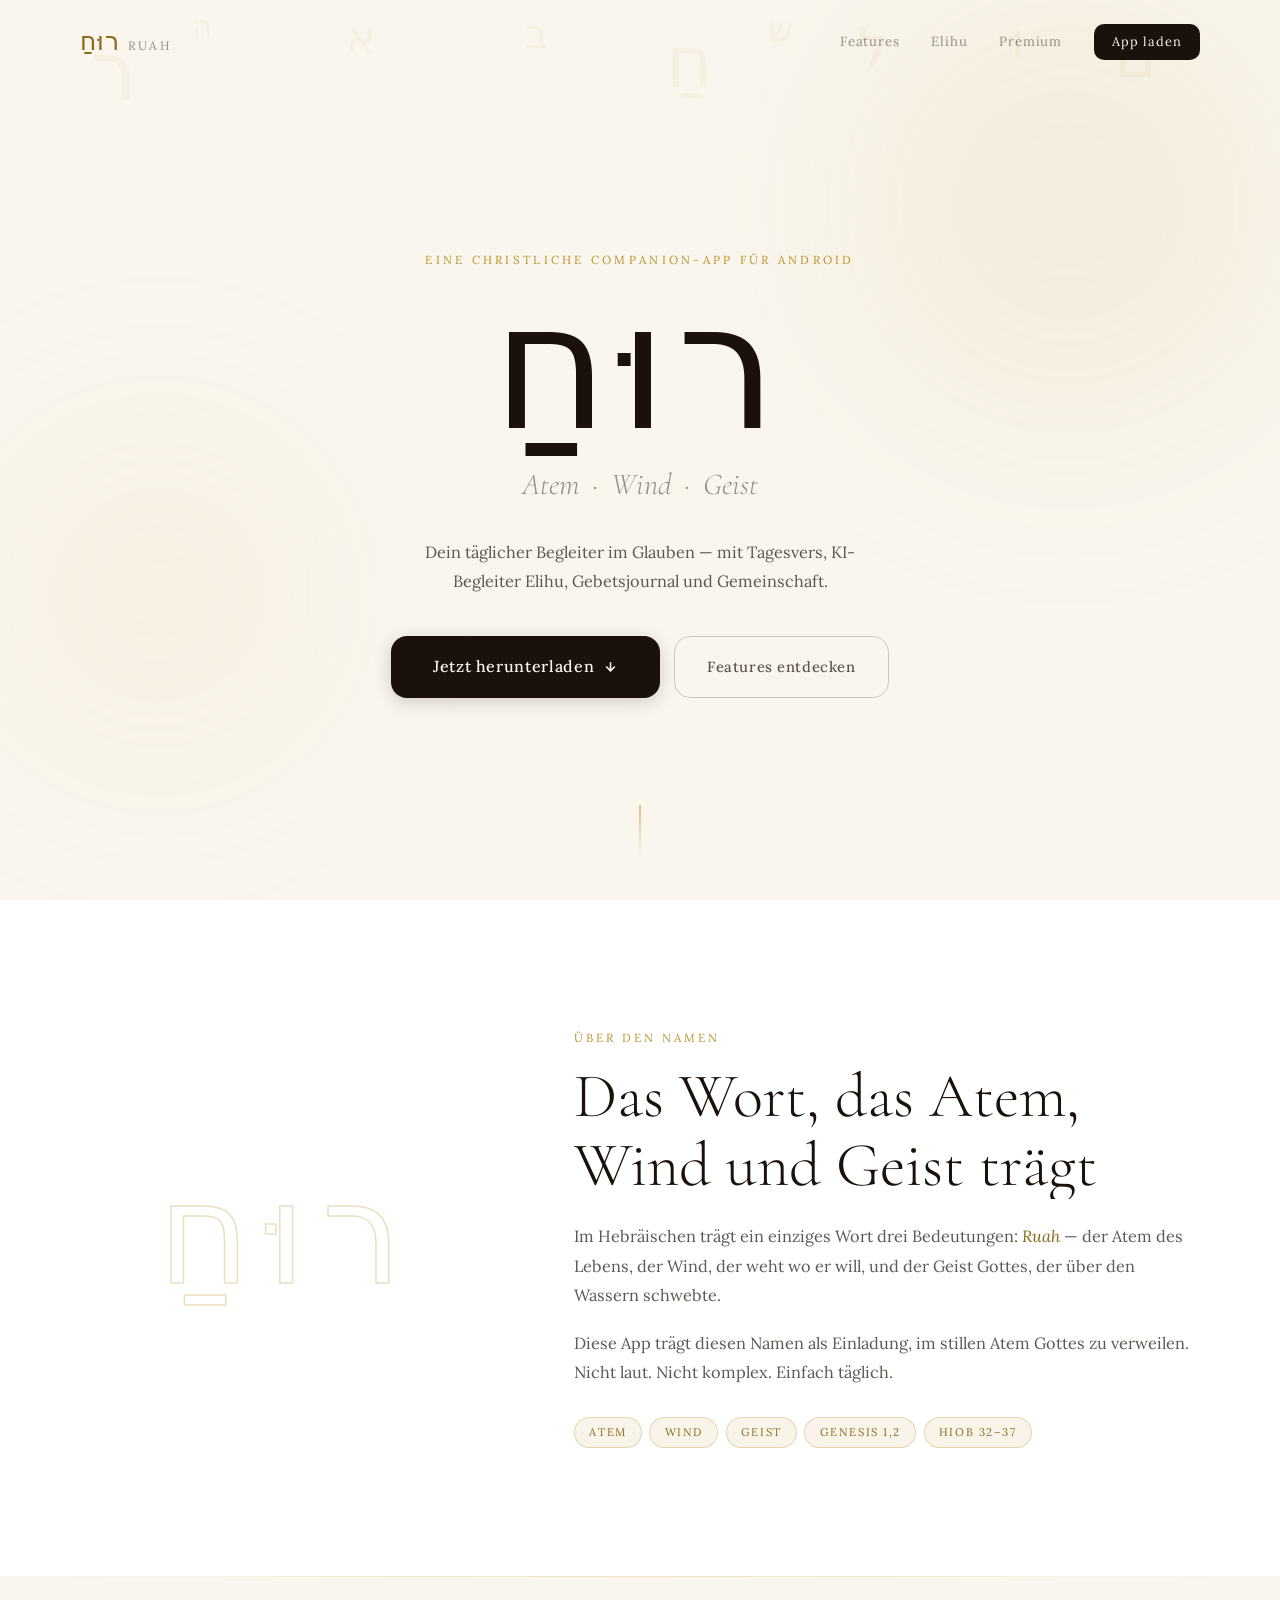
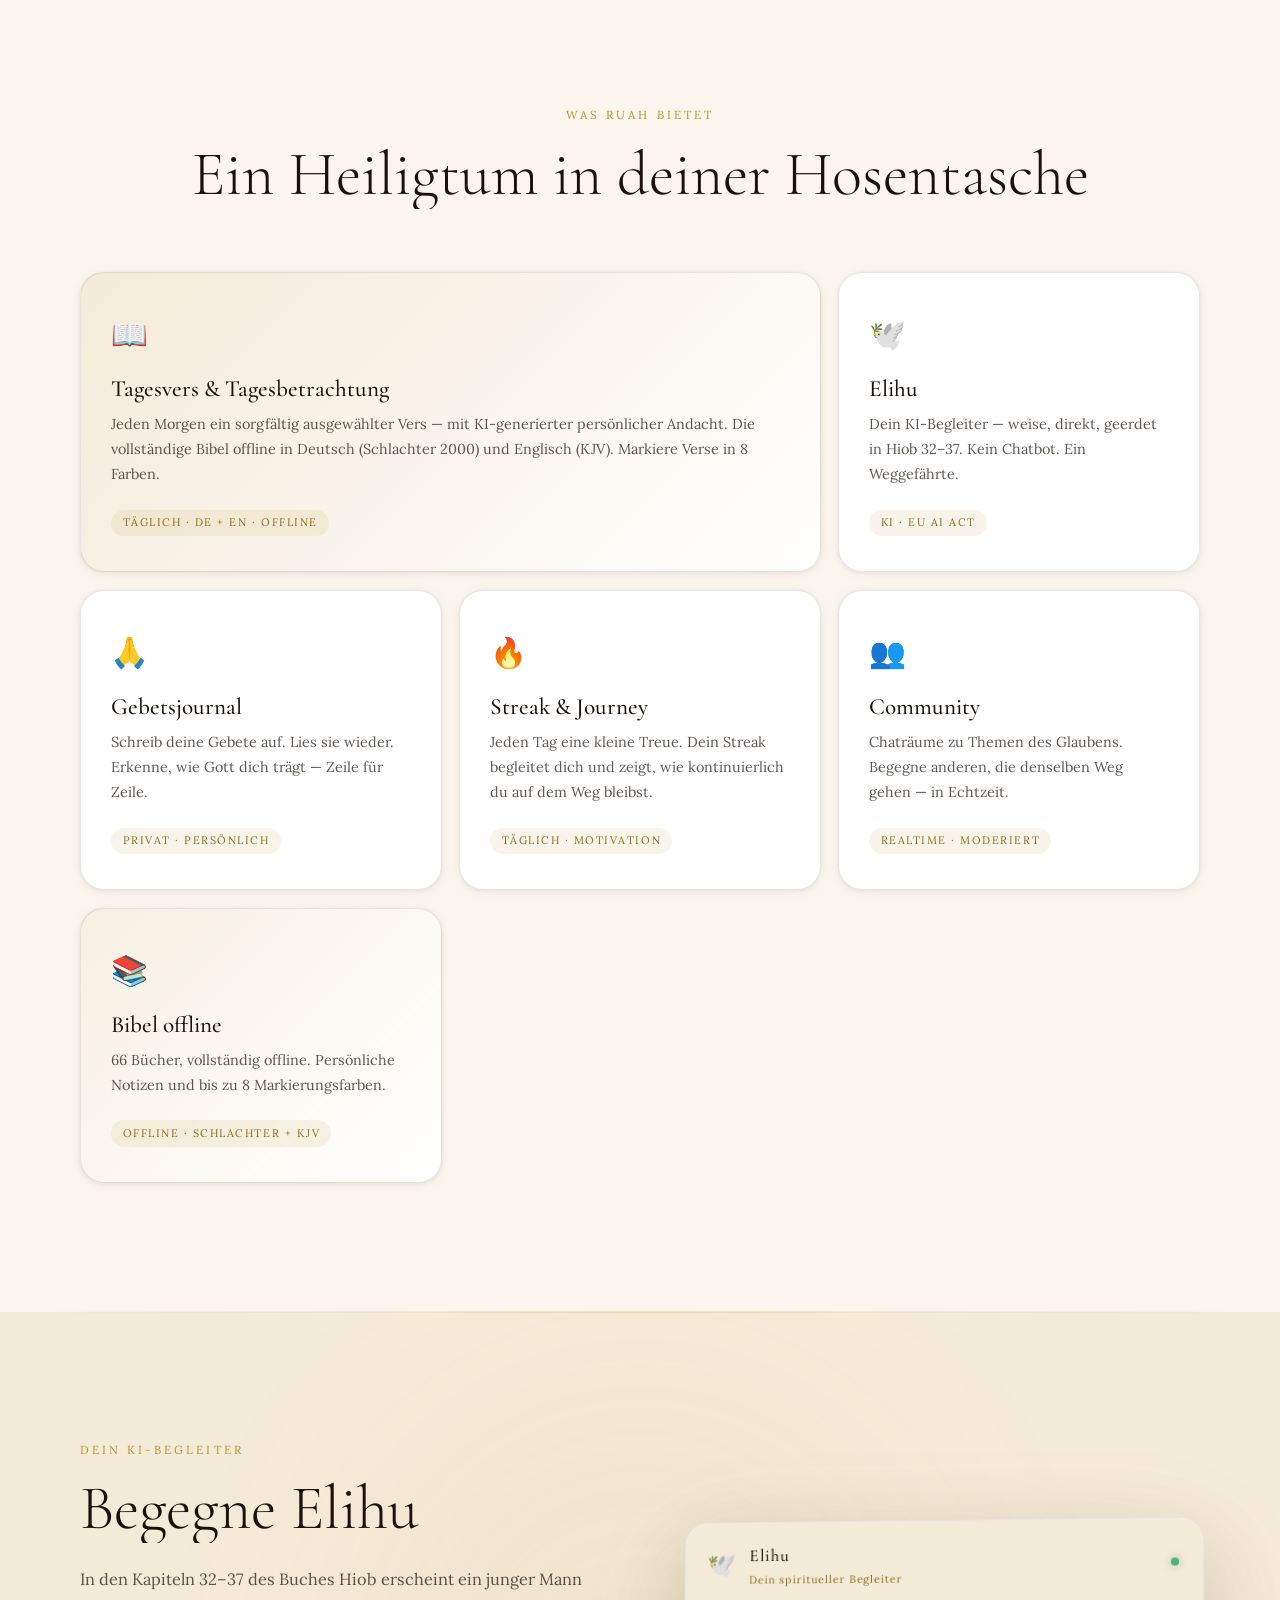
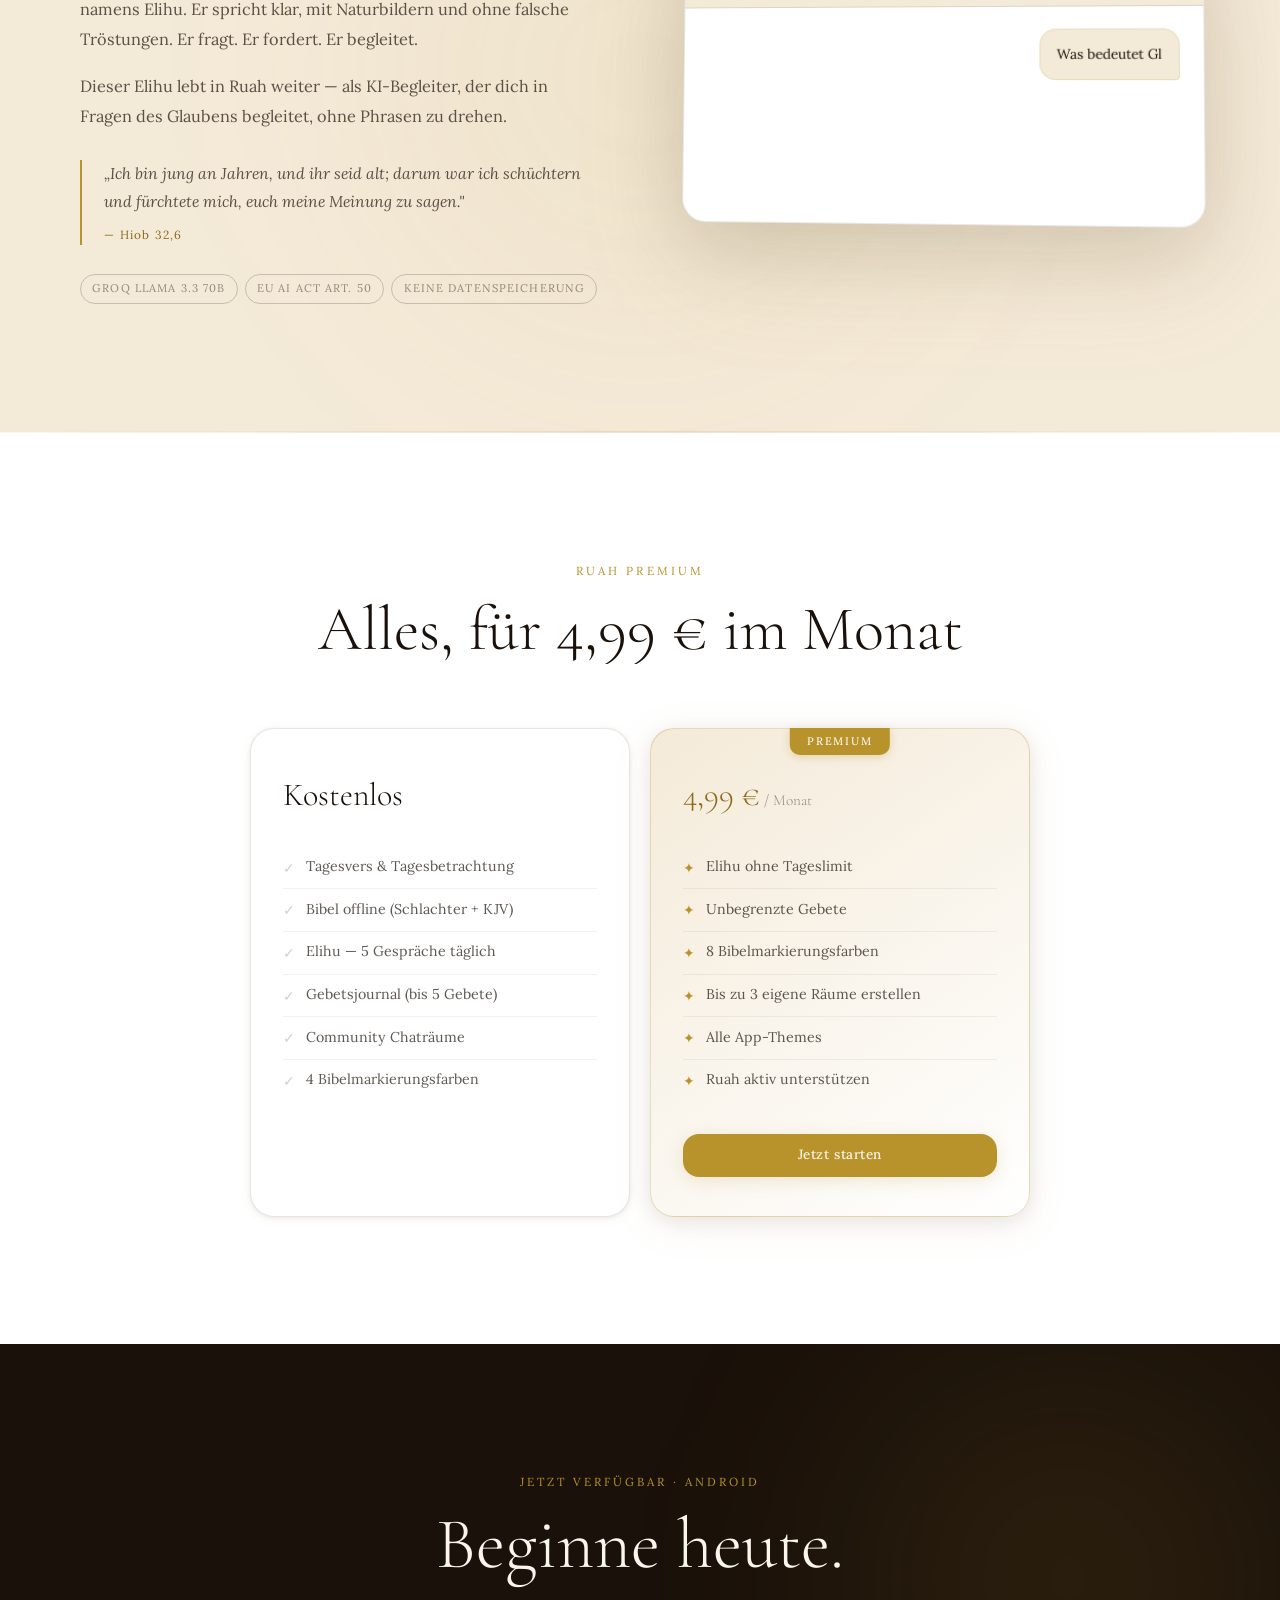
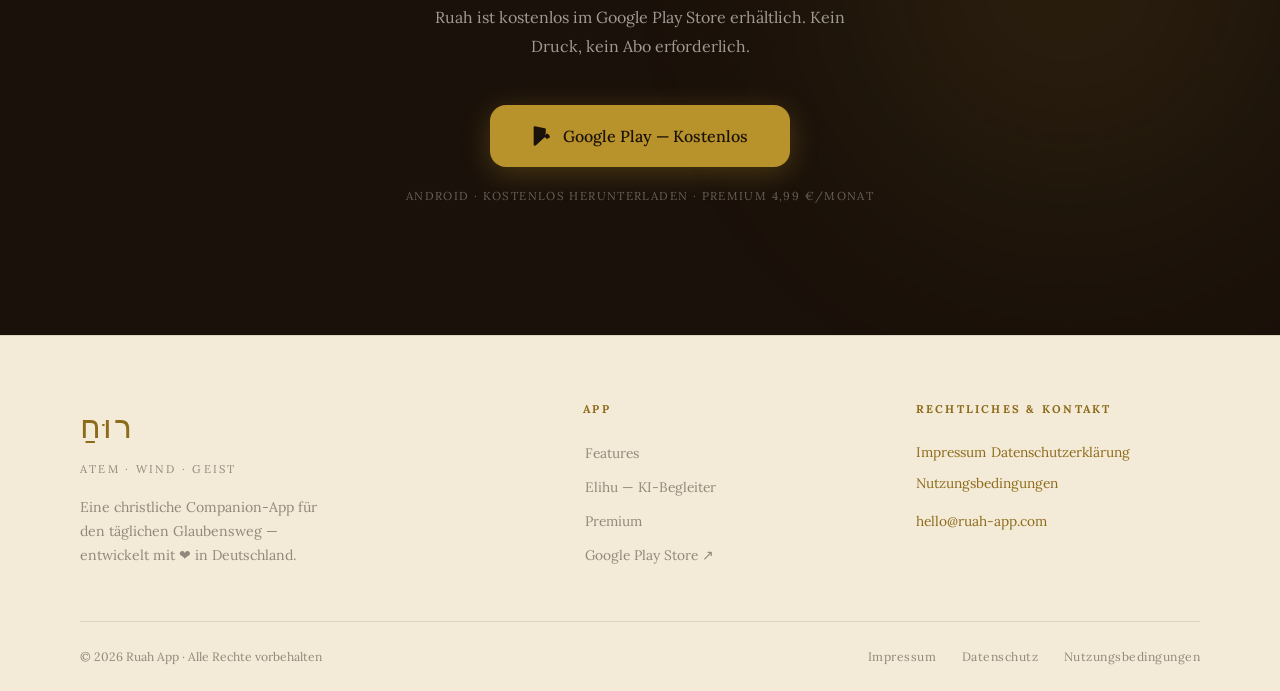
==== commit ceae08c2: "Add files via upload" ====
--- a/docs/index.html
+++ b/docs/index.html
@@ -80,8 +80,8 @@
         </div>
       </div>
       <div data-a="left">
-        <span class="label">Über den Namen</span>
-        <h2 class="display">Das Wort, das Atem,<br>Wind und Geist trägt</h2>
+        <span class="label line-reveal"><span class="line-reveal-inner">Über den Namen</span></span>
+        <h2 class="display" data-a="up">Das Wort, das Atem,<br>Wind und Geist trägt</h2>
         <p class="body-text">Im Hebräischen trägt ein einziges Wort drei Bedeutungen: <em>Ruah</em> — der Atem des Lebens, der Wind, der weht wo er will, und der Geist Gottes, der über den Wassern schwebte.</p>
         <p class="body-text">Diese App trägt diesen Namen als Einladung, im stillen Atem Gottes zu verweilen. Nicht laut. Nicht komplex. Einfach täglich.</p>
         <div class="pills">
@@ -102,9 +102,9 @@
 <!-- FEATURES -->
 <section id="features" aria-label="App-Features">
   <div class="container">
-    <div class="section-head" data-a="up">
-      <span class="label label--center">Was Ruah bietet</span>
-      <h2 class="display display--center">Ein Heiligtum in deiner Hosentasche</h2>
+    <div class="section-head">
+      <span class="label label--center line-reveal"><span class="line-reveal-inner">Was Ruah bietet</span></span>
+      <h2 class="display display--center" data-a="up">Ein Heiligtum in deiner Hosentasche</h2>
     </div>
     <div class="features-grid">
       <div class="fc fc--wide" data-a="up" data-d="0">
@@ -156,8 +156,8 @@
   <div class="container">
     <div class="elihu-grid">
       <div data-a="right">
-        <span class="label">Dein KI-Begleiter</span>
-        <h2 class="display">Begegne Elihu</h2>
+        <span class="label line-reveal"><span class="line-reveal-inner">Dein KI-Begleiter</span></span>
+        <h2 class="display" data-a="up">Begegne Elihu</h2>
         <p class="body-text">In den Kapiteln 32–37 des Buches Hiob erscheint ein junger Mann namens Elihu. Er spricht klar, mit Naturbildern und ohne falsche Tröstungen. Er fragt. Er fordert. Er begleitet.</p>
         <p class="body-text">Dieser Elihu lebt in Ruah weiter — als KI-Begleiter, der dich in Fragen des Glaubens begleitet, ohne Phrasen zu drehen.</p>
         <blockquote class="elihu-quote">
@@ -198,9 +198,9 @@
 <!-- PREMIUM -->
 <section id="premium" aria-label="Premium-Abonnement">
   <div class="container">
-    <div class="section-head" data-a="up">
-      <span class="label label--center">Ruah Premium</span>
-      <h2 class="display display--center">Alles, für 4,99 € im Monat</h2>
+    <div class="section-head">
+      <span class="label label--center line-reveal"><span class="line-reveal-inner">Ruah Premium</span></span>
+      <h2 class="display display--center" data-a="up">Alles, für 4,99 € im Monat</h2>
     </div>
     <div class="premium-wrap" data-a="scale" data-d="1">
       <div class="pc pc--free">
--- a/docs/style.css
+++ b/docs/style.css
@@ -1171,23 +1171,109 @@
 .back-link:hover svg { transform: translateX(-3px); }
 
 /* ══════════════════════════════════════════
-   SCROLL ANIMATIONS
+   SCROLL ANIMATIONS  — Premium System
+   Elemente fliegen beim Scrollen rein.
+   JS setzt .visible wenn im Viewport.
 ══════════════════════════════════════════ */
+
+/* Basis: alle animierbaren Elemente starten unsichtbar */
 [data-a] {
   opacity: 0;
-  transition: opacity 1s var(--ease), transform 1s var(--ease);
-}
-[data-a="up"]    { transform: translateY(50px); }
-[data-a="right"] { transform: translateX(-55px); }
-[data-a="left"]  { transform: translateX(55px); }
-[data-a="scale"] { transform: scale(.97); }
-[data-a].visible { opacity: 1; transform: none; }
-[data-d="1"] { transition-delay: .1s; }
-[data-d="2"] { transition-delay: .2s; }
-[data-d="3"] { transition-delay: .3s; }
-[data-d="4"] { transition-delay: .4s; }
-[data-d="5"] { transition-delay: .5s; }
-[data-d="6"] { transition-delay: .6s; }
+  will-change: opacity, transform;
+  transition:
+    opacity  .85s var(--ease),
+    transform .85s var(--ease);
+}
+
+/* Richtungen — stärkere Distanz für dramatischen Effekt */
+[data-a="up"]      { transform: translateY(64px); }
+[data-a="down"]    { transform: translateY(-40px); }
+[data-a="right"]   { transform: translateX(-72px); }
+[data-a="left"]    { transform: translateX(72px); }
+[data-a="scale"]   { transform: scale(.94) translateY(24px); }
+[data-a="fade"]    { /* nur opacity, kein transform */ }
+
+/* Einflug-Zielzustand */
+[data-a].visible {
+  opacity: 1;
+  transform: translate(0) scale(1);
+}
+
+/* Stagger-Delays — feinere Stufen */
+[data-d="1"]  { transition-delay: .08s; }
+[data-d="2"]  { transition-delay: .16s; }
+[data-d="3"]  { transition-delay: .24s; }
+[data-d="4"]  { transition-delay: .34s; }
+[data-d="5"]  { transition-delay: .44s; }
+[data-d="6"]  { transition-delay: .55s; }
+
+/* Word-Split Animationen für Headlines */
+.word-split .word {
+  display: inline-block;
+  overflow: hidden;
+  vertical-align: bottom;
+}
+.word-split .word-inner {
+  display: inline-block;
+  transform: translateY(110%);
+  opacity: 0;
+  transition: transform .75s var(--ease), opacity .75s var(--ease);
+}
+.word-split.visible .word-inner {
+  transform: translateY(0);
+  opacity: 1;
+}
+/* staggered per word via inline style --wi */
+.word-split .word-inner { transition-delay: calc(var(--wi, 0) * 0.09s); }
+
+/* Line-reveal für Label-Texte */
+.line-reveal {
+  overflow: hidden;
+  display: block;
+}
+.line-reveal-inner {
+  display: block;
+  transform: translateY(100%);
+  opacity: 0;
+  transition: transform .6s var(--ease), opacity .6s var(--ease);
+}
+.line-reveal.visible .line-reveal-inner {
+  transform: translateY(0);
+  opacity: 1;
+}
+
+/* Chat-Bubble Fly-in */
+.cb {
+  transition: opacity .4s ease, transform .5s var(--ease);
+}
+.cb.user  { transform: translateX(28px); }
+.cb.bot   { transform: translateX(-28px); }
+.cb.chat-visible {
+  opacity: 1 !important;
+  visibility: visible !important;
+  transform: translateX(0) !important;
+}
+
+/* Feature-Card Stagger via JS-assigned --ci */
+.fc[style*="--ci"] {
+  transition-delay: calc(var(--ci, 0) * 0.1s);
+}
+
+/* Section-Trennlinie wächst rein */
+.divider-anim {
+  transform: scaleX(0);
+  transform-origin: left;
+  transition: transform 1.2s var(--ease);
+}
+.divider-anim.visible {
+  transform: scaleX(1);
+}
+
+/* Counter-Zahl läuft hoch */
+.count-up {
+  display: inline-block;
+  font-variant-numeric: tabular-nums;
+}
 
 /* ══════════════════════════════════════════
    RESPONSIVE
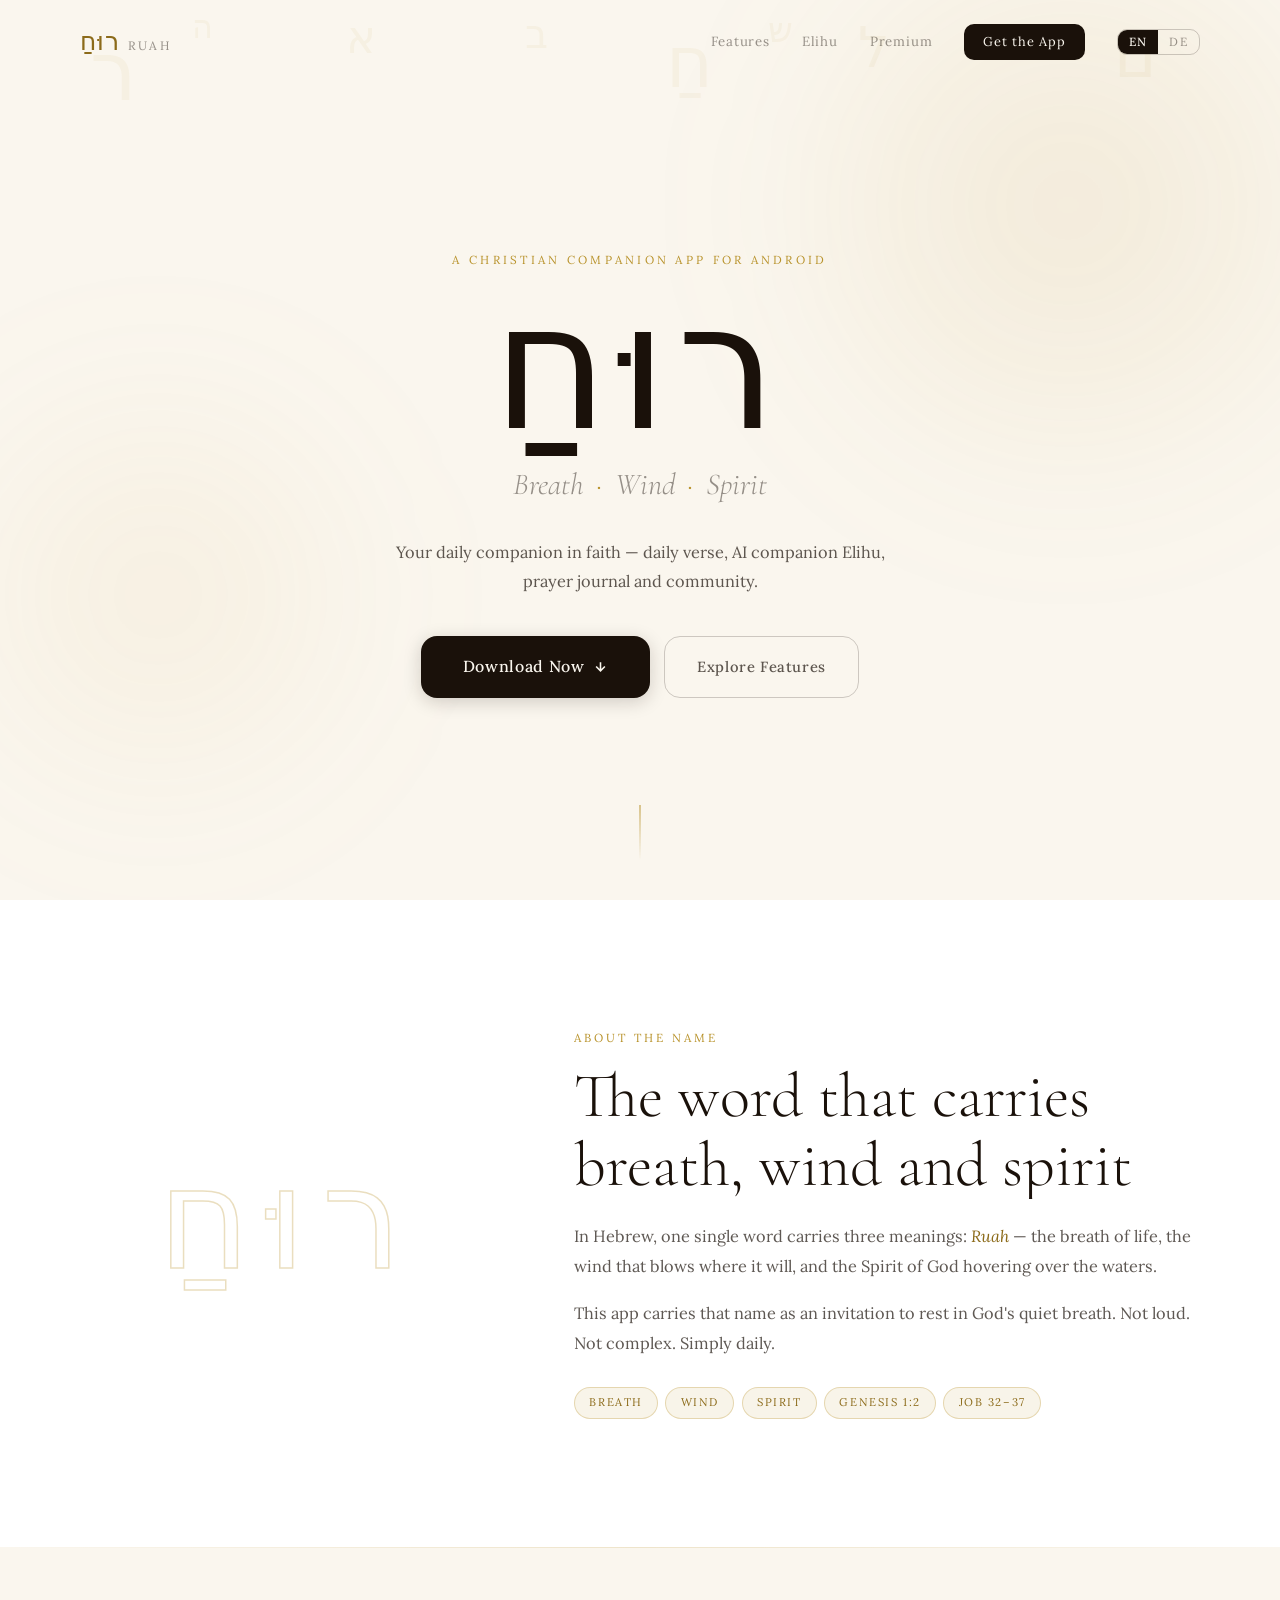
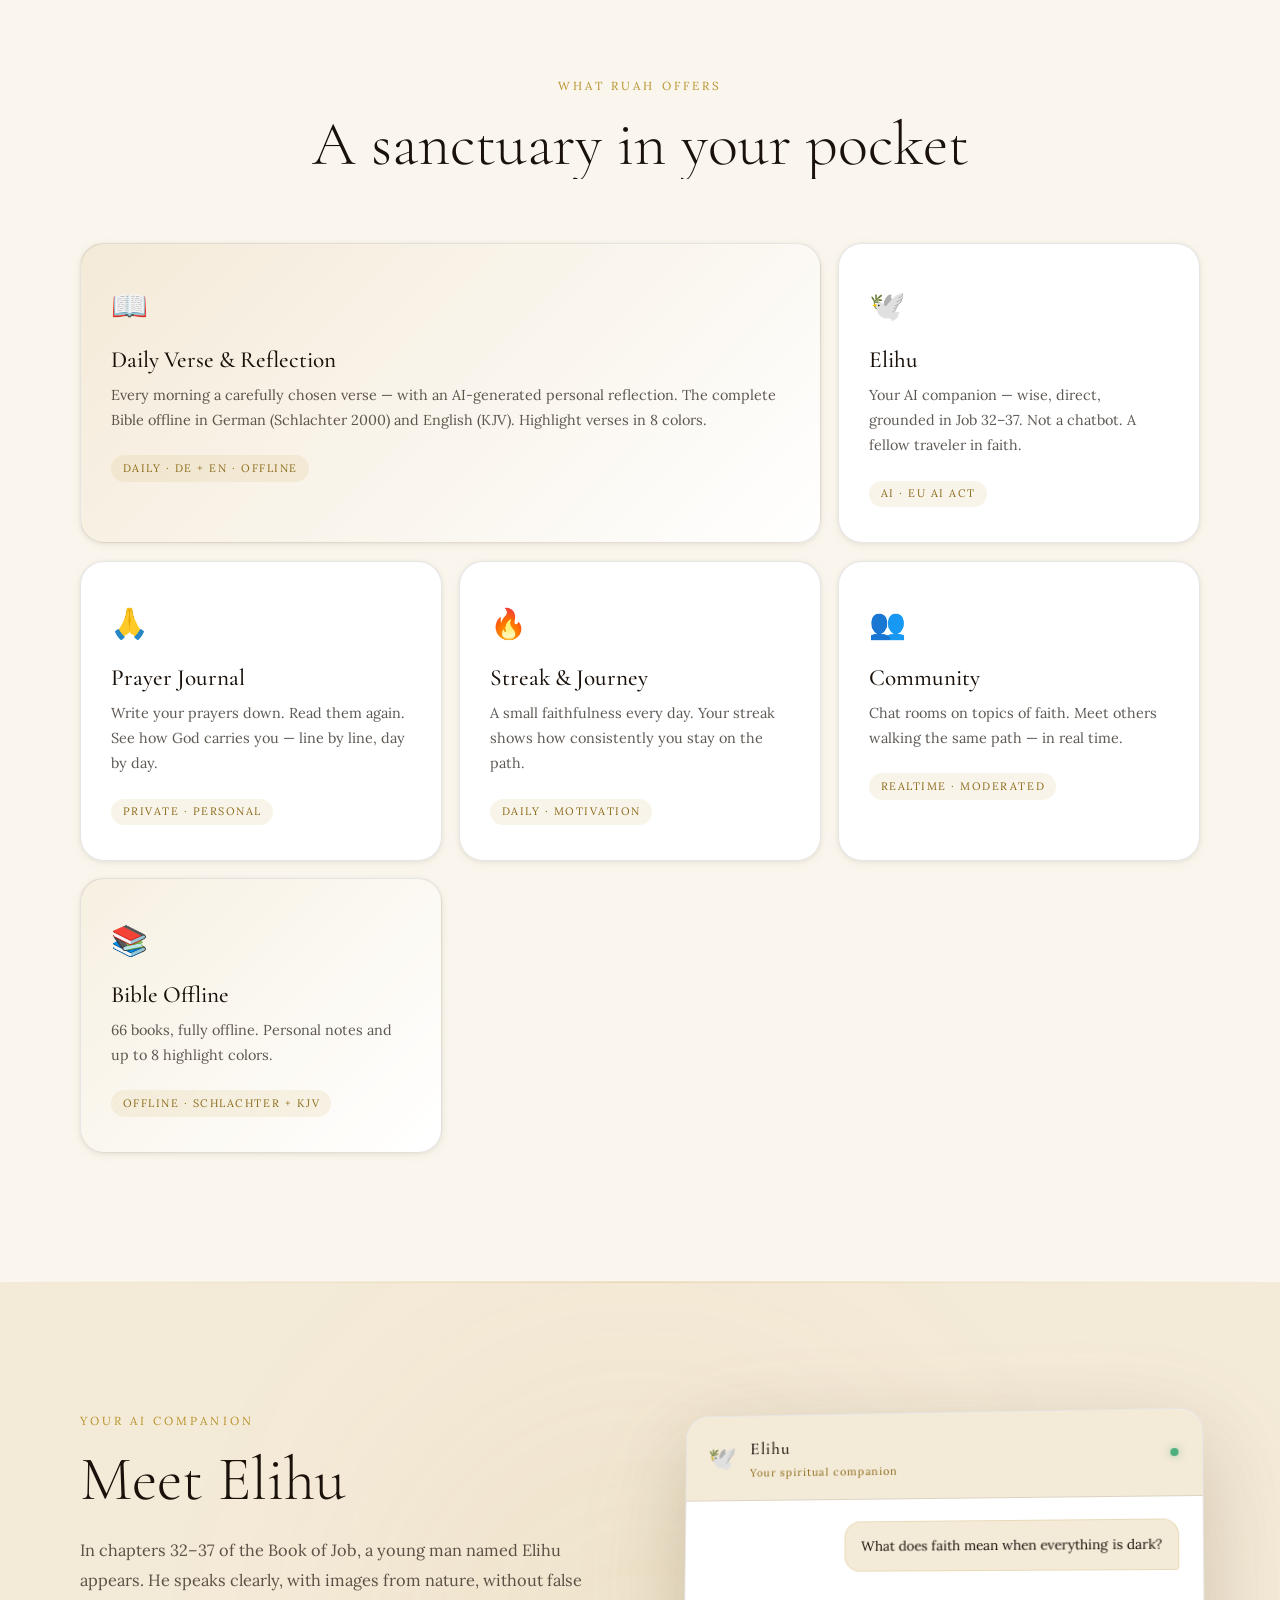
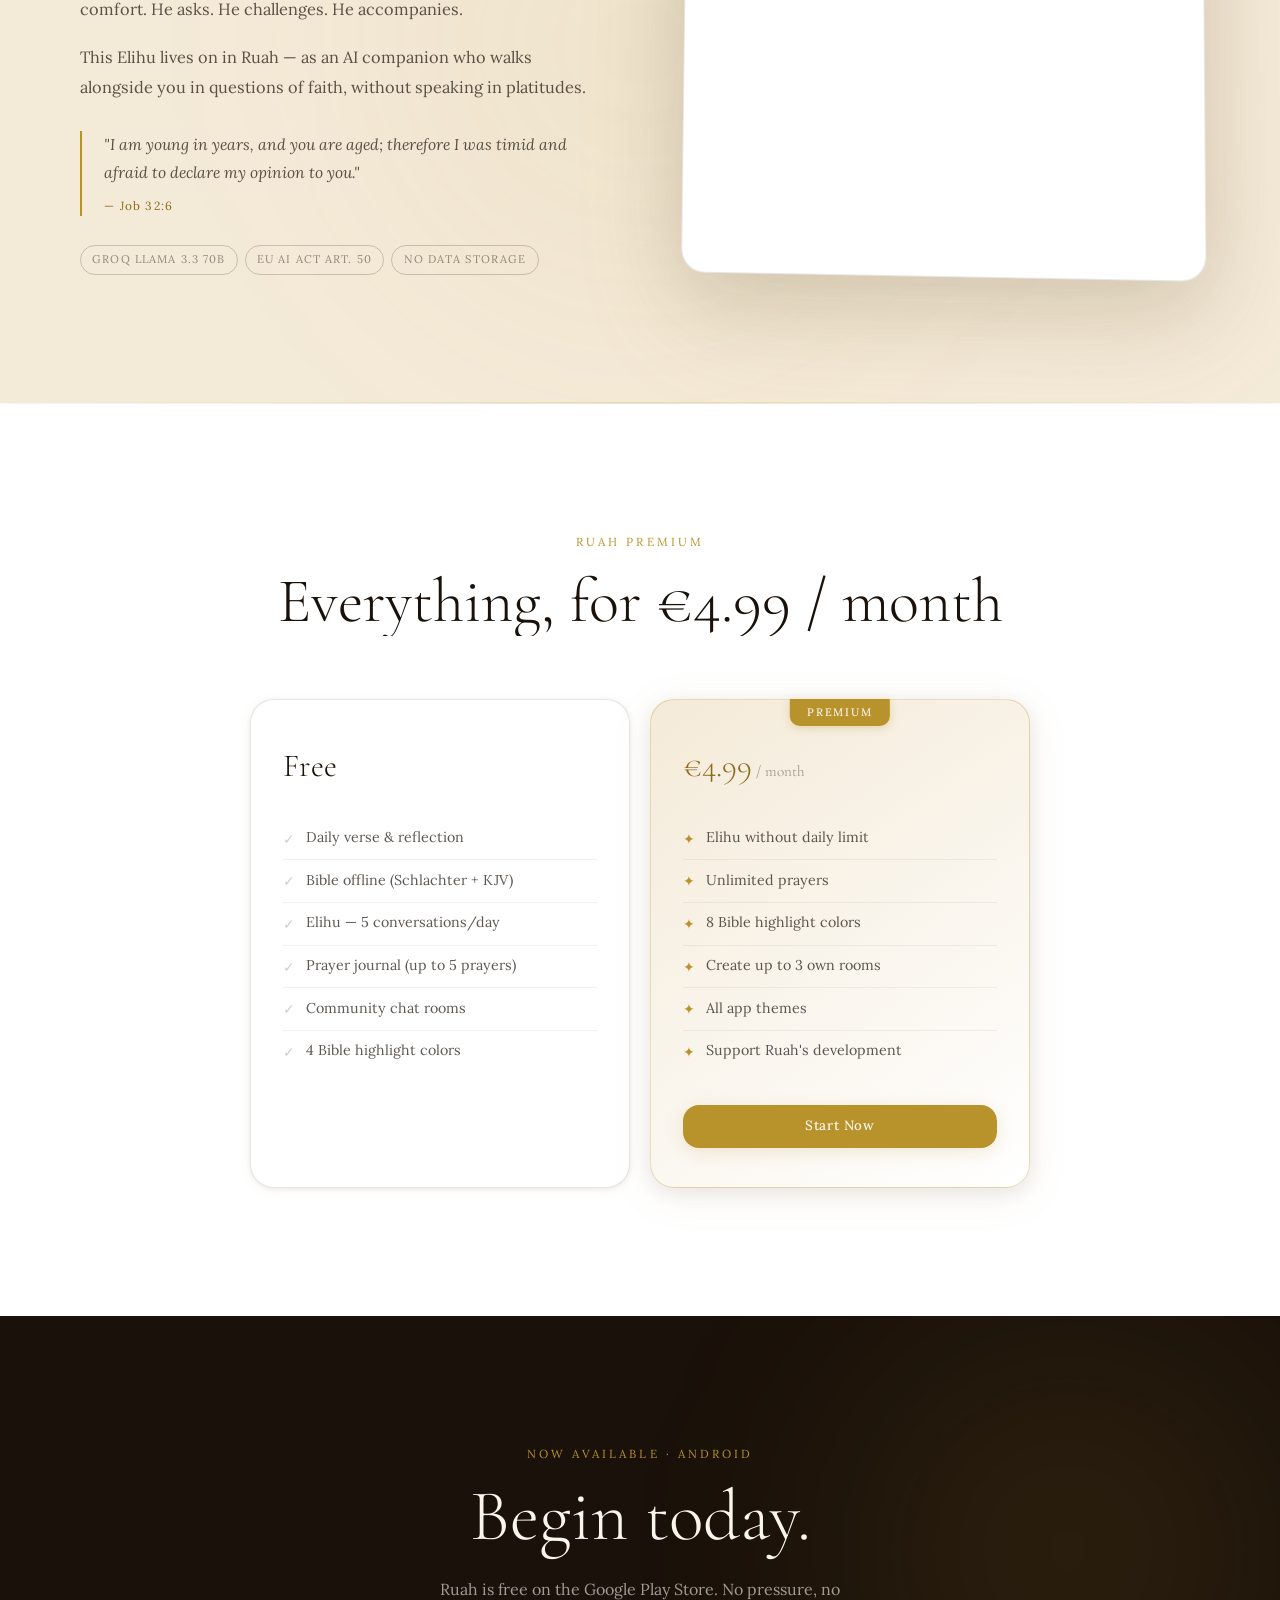
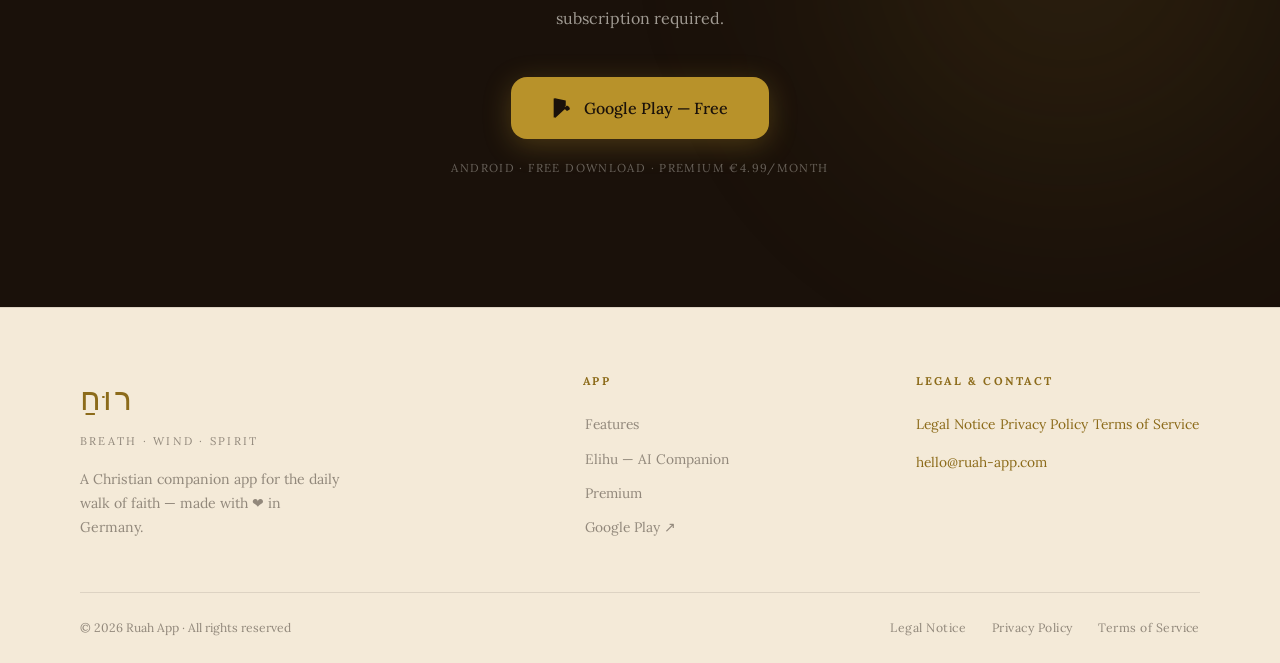
==== commit 77f52f66: "Add files via upload" ====
--- a/docs/index.html
+++ b/docs/index.html
@@ -1,15 +1,15 @@
 <!DOCTYPE html>
-<html lang="de">
+<html lang="en">
 <head>
   <meta charset="UTF-8">
   <meta name="viewport" content="width=device-width, initial-scale=1.0">
-  <meta name="description" content="Ruah — Eine christliche Spiritual-Companion-App. Tagesvers, KI-Begleiter Elihu, Gebetsjournal, Bibel offline und Community. Kostenlos für Android.">
+  <meta name="description" content="Ruah — A Christian spiritual companion app. Daily verse, AI companion Elihu, prayer journal, offline Bible and community. Free for Android.">
   <meta name="theme-color" content="#FAF6EE">
-  <meta property="og:title" content="Ruah — Atem · Wind · Geist">
-  <meta property="og:description" content="Dein täglicher Begleiter im Glauben. KI-Begleiter Elihu, Tagesvers, Gebetsjournal und Community.">
+  <meta property="og:title" content="Ruah — Breath · Wind · Spirit">
+  <meta property="og:description" content="Your daily companion in faith. AI companion Elihu, daily verse, prayer journal and community.">
   <meta property="og:type" content="website">
   <meta property="og:url" content="https://laisbrandmaehl-netizen.github.io/docs/">
-  <title>Ruah — Atem · Wind · Geist</title>
+  <title>Ruah — Breath · Wind · Spirit</title>
   <link rel="preconnect" href="https://fonts.googleapis.com">
   <link rel="preconnect" href="https://fonts.gstatic.com" crossorigin>
   <link href="https://fonts.googleapis.com/css2?family=Cormorant+Garamond:ital,wght@0,300;0,400;0,500;0,600;1,300;1,400&family=Lora:ital,wght@0,400;0,500;1,400&display=swap" rel="stylesheet">
@@ -20,17 +20,22 @@
 <div id="progress-bar" role="progressbar" aria-hidden="true"></div>
 
 <!-- NAV -->
-<nav id="nav" aria-label="Hauptnavigation">
+<nav id="nav" aria-label="Main navigation">
   <div class="nav-inner">
-    <a href="index.html" class="nav-logo" aria-label="Ruah Startseite">
+    <a href="index.html" class="nav-logo" aria-label="Ruah Home">
       <span class="nav-logo-heb">רוּחַ</span>
       <span class="nav-logo-lat">Ruah</span>
     </a>
     <div class="nav-links">
-      <a href="#features">Features</a>
+      <a href="#features" data-i18n="nav.features">Features</a>
       <a href="#elihu">Elihu</a>
       <a href="#premium">Premium</a>
-      <a href="#download" class="nav-cta">App laden</a>
+      <a href="#download" class="nav-cta" data-i18n="nav.cta">Get the App</a>
+      <!-- Language Toggle -->
+      <div class="lang-toggle" role="group" aria-label="Language">
+        <button class="lang-btn active" data-lang="en" aria-pressed="true">EN</button>
+        <button class="lang-btn" data-lang="de" aria-pressed="false">DE</button>
+      </div>
     </div>
   </div>
 </nav>
@@ -51,140 +56,138 @@
     <span class="hc" style="--x:60%;--sz:2.2rem;--dur:21s;--del:6s">ש</span>
   </div>
   <div class="hero-content">
-    <p class="hero-eyebrow">Eine christliche Companion-App für Android</p>
+    <p class="hero-eyebrow" data-i18n="hero.eyebrow">A Christian Companion App for Android</p>
     <h1><span class="hero-heb">רוּחַ</span></h1>
     <p class="hero-tagline">
-      <span>Atem</span><span class="dot">·</span>
-      <span>Wind</span><span class="dot">·</span>
-      <span>Geist</span>
+      <span data-i18n="hero.t1">Breath</span><span class="dot">·</span>
+      <span data-i18n="hero.t2">Wind</span><span class="dot">·</span>
+      <span data-i18n="hero.t3">Spirit</span>
     </p>
-    <p class="hero-sub">Dein täglicher Begleiter im Glauben — mit Tagesvers, KI-Begleiter Elihu, Gebetsjournal und Gemeinschaft.</p>
+    <p class="hero-sub" data-i18n="hero.sub">Your daily companion in faith — with daily verse, AI companion Elihu, prayer journal and community.</p>
     <div class="hero-ctas">
       <a href="#download" class="btn btn--primary btn--lg">
-        Jetzt herunterladen
+        <span data-i18n="hero.cta1">Download Now</span>
         <svg width="15" height="15" viewBox="0 0 24 24" fill="none" stroke="currentColor" stroke-width="2.5" aria-hidden="true"><path d="M12 5v14M5 12l7 7 7-7"/></svg>
       </a>
-      <a href="#features" class="btn btn--ghost">Features entdecken</a>
+      <a href="#features" class="btn btn--ghost" data-i18n="hero.cta2">Explore Features</a>
     </div>
   </div>
   <div class="scroll-cue" aria-hidden="true"><div class="scroll-line"></div></div>
 </section>
 
 <!-- MEANING -->
-<section id="meaning" aria-label="Über den Namen Ruah">
+<section id="meaning" aria-label="About the name Ruah">
   <div class="container">
     <div class="meaning-grid">
       <div class="meaning-glyph" data-a="right">
         <div class="glyph-wrap">
-          <div class="glyph-text" aria-label="Ruah auf Hebräisch">רוּחַ</div>
+          <div class="glyph-text" aria-label="Ruah in Hebrew">רוּחַ</div>
         </div>
       </div>
       <div data-a="left">
-        <span class="label line-reveal"><span class="line-reveal-inner">Über den Namen</span></span>
-        <h2 class="display" data-a="up">Das Wort, das Atem,<br>Wind und Geist trägt</h2>
-        <p class="body-text">Im Hebräischen trägt ein einziges Wort drei Bedeutungen: <em>Ruah</em> — der Atem des Lebens, der Wind, der weht wo er will, und der Geist Gottes, der über den Wassern schwebte.</p>
-        <p class="body-text">Diese App trägt diesen Namen als Einladung, im stillen Atem Gottes zu verweilen. Nicht laut. Nicht komplex. Einfach täglich.</p>
-        <div class="pills">
-          <span class="pill">Atem</span>
-          <span class="pill">Wind</span>
-          <span class="pill">Geist</span>
-          <span class="pill">Genesis 1,2</span>
-          <span class="pill">Hiob 32–37</span>
-        </div>
-      </div>
-    </div>
-  </div>
-</section>
-
-<!-- DIVIDER -->
+        <span class="label line-reveal"><span class="line-reveal-inner" data-i18n="meaning.label">About the Name</span></span>
+        <h2 class="display" data-a="up" data-i18n="meaning.title">The word that carries<br>breath, wind and spirit</h2>
+        <p class="body-text" data-a="up" data-d="1" data-i18n="meaning.body1">In Hebrew, one single word carries three meanings: <em>Ruah</em> — the breath of life, the wind that blows where it will, and the Spirit of God hovering over the waters.</p>
+        <p class="body-text" data-a="up" data-d="2" data-i18n="meaning.body2">This app carries that name as an invitation to rest in God's quiet breath. Not loud. Not complex. Simply daily.</p>
+        <div class="pills" data-a="up" data-d="3">
+          <span class="pill" data-i18n="pill.breath">Breath</span>
+          <span class="pill" data-i18n="pill.wind">Wind</span>
+          <span class="pill" data-i18n="pill.spirit">Spirit</span>
+          <span class="pill">Genesis 1:2</span>
+          <span class="pill">Job 32–37</span>
+        </div>
+      </div>
+    </div>
+  </div>
+</section>
+
 <hr class="divider">
 
 <!-- FEATURES -->
-<section id="features" aria-label="App-Features">
+<section id="features" aria-label="App Features">
   <div class="container">
     <div class="section-head">
-      <span class="label label--center line-reveal"><span class="line-reveal-inner">Was Ruah bietet</span></span>
-      <h2 class="display display--center" data-a="up">Ein Heiligtum in deiner Hosentasche</h2>
+      <span class="label label--center line-reveal"><span class="line-reveal-inner" data-i18n="features.label">What Ruah Offers</span></span>
+      <h2 class="display display--center" data-a="up" data-i18n="features.title">A sanctuary in your pocket</h2>
     </div>
     <div class="features-grid">
       <div class="fc fc--wide" data-a="up" data-d="0">
         <span class="fc-icon">📖</span>
-        <h3 class="fc-title">Tagesvers &amp; Tagesbetrachtung</h3>
-        <p class="fc-body">Jeden Morgen ein sorgfältig ausgewählter Vers — mit KI-generierter persönlicher Andacht. Die vollständige Bibel offline in Deutsch (Schlachter 2000) und Englisch (KJV). Markiere Verse in 8 Farben.</p>
-        <span class="fc-tag">Täglich · DE + EN · Offline</span>
+        <h3 class="fc-title" data-i18n="fc1.title">Daily Verse &amp; Reflection</h3>
+        <p class="fc-body" data-i18n="fc1.body">Every morning a carefully chosen verse — with an AI-generated personal reflection. The complete Bible offline in German (Schlachter 2000) and English (KJV). Highlight verses in 8 colors.</p>
+        <span class="fc-tag" data-i18n="fc1.tag">Daily · DE + EN · Offline</span>
       </div>
       <div class="fc" data-a="up" data-d="1">
         <span class="fc-icon">🕊️</span>
         <h3 class="fc-title">Elihu</h3>
-        <p class="fc-body">Dein KI-Begleiter — weise, direkt, geerdet in Hiob 32–37. Kein Chatbot. Ein Weggefährte.</p>
-        <span class="fc-tag">KI · EU AI Act</span>
+        <p class="fc-body" data-i18n="fc2.body">Your AI companion — wise, direct, grounded in Job 32–37. Not a chatbot. A fellow traveler in faith.</p>
+        <span class="fc-tag" data-i18n="fc2.tag">AI · EU AI Act</span>
       </div>
       <div class="fc" data-a="up" data-d="2">
         <span class="fc-icon">🙏</span>
-        <h3 class="fc-title">Gebetsjournal</h3>
-        <p class="fc-body">Schreib deine Gebete auf. Lies sie wieder. Erkenne, wie Gott dich trägt — Zeile für Zeile.</p>
-        <span class="fc-tag">Privat · Persönlich</span>
+        <h3 class="fc-title" data-i18n="fc3.title">Prayer Journal</h3>
+        <p class="fc-body" data-i18n="fc3.body">Write your prayers down. Read them again. See how God carries you — line by line, day by day.</p>
+        <span class="fc-tag" data-i18n="fc3.tag">Private · Personal</span>
       </div>
       <div class="fc" data-a="up" data-d="3">
         <span class="fc-icon">🔥</span>
-        <h3 class="fc-title">Streak &amp; Journey</h3>
-        <p class="fc-body">Jeden Tag eine kleine Treue. Dein Streak begleitet dich und zeigt, wie kontinuierlich du auf dem Weg bleibst.</p>
-        <span class="fc-tag">Täglich · Motivation</span>
+        <h3 class="fc-title" data-i18n="fc4.title">Streak &amp; Journey</h3>
+        <p class="fc-body" data-i18n="fc4.body">A small faithfulness every day. Your streak shows you how consistently you stay on the path.</p>
+        <span class="fc-tag" data-i18n="fc4.tag">Daily · Motivation</span>
       </div>
       <div class="fc" data-a="up" data-d="4">
         <span class="fc-icon">👥</span>
-        <h3 class="fc-title">Community</h3>
-        <p class="fc-body">Chaträume zu Themen des Glaubens. Begegne anderen, die denselben Weg gehen — in Echtzeit.</p>
-        <span class="fc-tag">Realtime · Moderiert</span>
+        <h3 class="fc-title" data-i18n="fc5.title">Community</h3>
+        <p class="fc-body" data-i18n="fc5.body">Chat rooms on topics of faith. Meet others walking the same path — in real time.</p>
+        <span class="fc-tag" data-i18n="fc5.tag">Realtime · Moderated</span>
       </div>
       <div class="fc fc--warm" data-a="up" data-d="5">
         <span class="fc-icon">📚</span>
-        <h3 class="fc-title">Bibel offline</h3>
-        <p class="fc-body">66 Bücher, vollständig offline. Persönliche Notizen und bis zu 8 Markierungsfarben.</p>
-        <span class="fc-tag">Offline · Schlachter + KJV</span>
-      </div>
-    </div>
-  </div>
-</section>
-
-<!-- DIVIDER -->
+        <h3 class="fc-title" data-i18n="fc6.title">Bible Offline</h3>
+        <p class="fc-body" data-i18n="fc6.body">66 books, fully offline. Personal notes and up to 8 highlight colors for your study.</p>
+        <span class="fc-tag" data-i18n="fc6.tag">Offline · Schlachter + KJV</span>
+      </div>
+    </div>
+  </div>
+</section>
+
 <hr class="divider">
 
 <!-- ELIHU -->
-<section id="elihu" aria-label="KI-Begleiter Elihu">
+<section id="elihu" aria-label="AI Companion Elihu">
   <div class="elihu-orb-light" aria-hidden="true"></div>
   <div class="container">
     <div class="elihu-grid">
       <div data-a="right">
-        <span class="label line-reveal"><span class="line-reveal-inner">Dein KI-Begleiter</span></span>
-        <h2 class="display" data-a="up">Begegne Elihu</h2>
-        <p class="body-text">In den Kapiteln 32–37 des Buches Hiob erscheint ein junger Mann namens Elihu. Er spricht klar, mit Naturbildern und ohne falsche Tröstungen. Er fragt. Er fordert. Er begleitet.</p>
-        <p class="body-text">Dieser Elihu lebt in Ruah weiter — als KI-Begleiter, der dich in Fragen des Glaubens begleitet, ohne Phrasen zu drehen.</p>
-        <blockquote class="elihu-quote">
-          <p>„Ich bin jung an Jahren, und ihr seid alt; darum war ich schüchtern und fürchtete mich, euch meine Meinung zu sagen."</p>
-          <cite>— Hiob 32,6</cite>
+        <span class="label line-reveal"><span class="line-reveal-inner" data-i18n="elihu.label">Your AI Companion</span></span>
+        <h2 class="display" data-a="up" data-i18n="elihu.title">Meet Elihu</h2>
+        <p class="body-text" data-a="up" data-d="1" data-i18n="elihu.body1">In chapters 32–37 of the Book of Job, a young man named Elihu appears. He speaks clearly, with images from nature, without false comfort. He asks. He challenges. He accompanies.</p>
+        <p class="body-text" data-a="up" data-d="2" data-i18n="elihu.body2">This Elihu lives on in Ruah — as an AI companion who walks alongside you in questions of faith, without speaking in platitudes.</p>
+        <blockquote class="elihu-quote" data-a="up" data-d="3">
+          <p data-i18n="elihu.quote">"I am young in years, and you are aged; therefore I was timid and afraid to declare my opinion to you."</p>
+          <cite>— Job 32:6</cite>
         </blockquote>
-        <div class="badges">
+        <div class="badges" data-a="up" data-d="4">
           <span class="badge">Groq Llama 3.3 70B</span>
           <span class="badge">EU AI Act Art. 50</span>
-          <span class="badge">Keine Datenspeicherung</span>
+          <span class="badge" data-i18n="elihu.badge">No data storage</span>
         </div>
       </div>
       <div data-a="left">
-        <div class="chat-mockup" role="img" aria-label="Beispielgespräch mit Elihu">
+        <div class="chat-mockup" role="img" aria-label="Example conversation with Elihu">
           <div class="chat-head">
             <div class="chat-ava" aria-hidden="true">🕊️</div>
             <div>
               <div class="chat-name">Elihu</div>
-              <div class="chat-status">Dein spiritueller Begleiter</div>
+              <div class="chat-status" data-i18n="chat.status">Your spiritual companion</div>
             </div>
             <div class="chat-dot" aria-hidden="true"></div>
           </div>
           <div class="chat-msgs" id="chatMsgs" aria-live="polite">
-            <div class="cb user">Was bedeutet Glaube, wenn alles dunkel ist?</div>
-            <div class="cb bot">Glaube ist nicht das Fehlen von Dunkelheit — er ist das Vertrauen, dass Dunkelheit nicht das letzte Wort hat. Hiob kannte das.</div>
-            <div class="cb user">Aber wie hält man das aus?</div>
-            <div class="cb bot">Indem man einen Tag nach dem anderen nimmt. Und manchmal einen Atemzug nach dem anderen.<br><br><em>Ruah — Atem.</em></div>
+            <div class="cb user" data-i18n="chat.u1">What does faith mean when everything is dark?</div>
+            <div class="cb bot" data-i18n="chat.b1">Faith is not the absence of darkness — it's the trust that darkness does not have the final word. Job knew that.</div>
+            <div class="cb user" data-i18n="chat.u2">But how do you endure it?</div>
+            <div class="cb bot" data-i18n="chat.b2">By taking one day at a time. And sometimes one breath at a time.<br><br><em>Ruah — Breath.</em></div>
           </div>
         </div>
       </div>
@@ -192,111 +195,97 @@
   </div>
 </section>
 
-<!-- DIVIDER -->
 <hr class="divider">
 
 <!-- PREMIUM -->
-<section id="premium" aria-label="Premium-Abonnement">
+<section id="premium" aria-label="Premium subscription">
   <div class="container">
     <div class="section-head">
       <span class="label label--center line-reveal"><span class="line-reveal-inner">Ruah Premium</span></span>
-      <h2 class="display display--center" data-a="up">Alles, für 4,99 € im Monat</h2>
+      <h2 class="display display--center" data-a="up" data-i18n="premium.title">Everything, for €4.99 / month</h2>
     </div>
     <div class="premium-wrap" data-a="scale" data-d="1">
       <div class="pc pc--free">
-        <h3>Kostenlos</h3>
+        <h3 data-i18n="premium.free">Free</h3>
         <ul>
-          <li><span class="ck">✓</span> Tagesvers &amp; Tagesbetrachtung</li>
-          <li><span class="ck">✓</span> Bibel offline (Schlachter + KJV)</li>
-          <li><span class="ck">✓</span> Elihu — 5 Gespräche täglich</li>
-          <li><span class="ck">✓</span> Gebetsjournal (bis 5 Gebete)</li>
-          <li><span class="ck">✓</span> Community Chaträume</li>
-          <li><span class="ck">✓</span> 4 Bibelmarkierungsfarben</li>
+          <li><span class="ck">✓</span> <span data-i18n="pf1">Daily verse &amp; reflection</span></li>
+          <li><span class="ck">✓</span> <span data-i18n="pf2">Bible offline (Schlachter + KJV)</span></li>
+          <li><span class="ck">✓</span> <span data-i18n="pf3">Elihu — 5 conversations/day</span></li>
+          <li><span class="ck">✓</span> <span data-i18n="pf4">Prayer journal (up to 5 prayers)</span></li>
+          <li><span class="ck">✓</span> <span data-i18n="pf5">Community chat rooms</span></li>
+          <li><span class="ck">✓</span> <span data-i18n="pf6">4 Bible highlight colors</span></li>
         </ul>
       </div>
       <div class="pc pc--paid">
         <div class="pc-badge">Premium</div>
-        <h3>4,99 €<span class="price-mo"> / Monat</span></h3>
+        <h3>€4.99<span class="price-mo" data-i18n="premium.mo"> / month</span></h3>
         <ul>
-          <li><span class="ck ck--gold">✦</span> Elihu ohne Tageslimit</li>
-          <li><span class="ck ck--gold">✦</span> Unbegrenzte Gebete</li>
-          <li><span class="ck ck--gold">✦</span> 8 Bibelmarkierungsfarben</li>
-          <li><span class="ck ck--gold">✦</span> Bis zu 3 eigene Räume erstellen</li>
-          <li><span class="ck ck--gold">✦</span> Alle App-Themes</li>
-          <li><span class="ck ck--gold">✦</span> Ruah aktiv unterstützen</li>
+          <li><span class="ck ck--gold">✦</span> <span data-i18n="pp1">Elihu without daily limit</span></li>
+          <li><span class="ck ck--gold">✦</span> <span data-i18n="pp2">Unlimited prayers</span></li>
+          <li><span class="ck ck--gold">✦</span> <span data-i18n="pp3">8 Bible highlight colors</span></li>
+          <li><span class="ck ck--gold">✦</span> <span data-i18n="pp4">Create up to 3 own rooms</span></li>
+          <li><span class="ck ck--gold">✦</span> <span data-i18n="pp5">All app themes</span></li>
+          <li><span class="ck ck--gold">✦</span> <span data-i18n="pp6">Support Ruah's development</span></li>
         </ul>
-        <a href="#download" class="btn btn--gold btn--sm">Jetzt starten</a>
-      </div>
-    </div>
-  </div>
-</section>
-
-<!-- DOWNLOAD CTA -->
-<section id="download" aria-label="App herunterladen">
+        <a href="#download" class="btn btn--gold btn--sm" data-i18n="premium.cta">Start Now</a>
+      </div>
+    </div>
+  </div>
+</section>
+
+<!-- DOWNLOAD -->
+<section id="download" aria-label="Download the app">
   <div class="dl-orb" aria-hidden="true"></div>
   <div class="container">
     <div class="dl-content" data-a="up">
-      <span class="dl-label">Jetzt verfügbar · Android</span>
-      <h2 class="dl-title">Beginne heute.</h2>
-      <p class="dl-sub">Ruah ist kostenlos im Google Play Store erhältlich. Kein Druck, kein Abo erforderlich.</p>
+      <span class="dl-label" data-i18n="dl.label">Now Available · Android</span>
+      <h2 class="dl-title" data-i18n="dl.title">Begin today.</h2>
+      <p class="dl-sub" data-i18n="dl.sub">Ruah is free on the Google Play Store. No pressure, no subscription required.</p>
       <div style="display:flex;justify-content:center">
         <a href="https://play.google.com/store/apps/details?id=com.ruah.app"
-           class="play-btn"
-           target="_blank"
-           rel="noopener noreferrer"
-           aria-label="Ruah im Google Play Store herunterladen">
+           class="play-btn" target="_blank" rel="noopener noreferrer"
+           aria-label="Download Ruah on Google Play">
           <svg width="20" height="20" viewBox="0 0 24 24" fill="currentColor" aria-hidden="true">
             <path d="M3.18 23.5c.28.16.6.23.93.2l12.75-11.7-3.88-3.83L3.18 23.5zM20.82 10.7l-2.83-1.62L14 12l3.97 3.6 2.85-1.63c.81-.47.81-1.8 0-2.27zM2.5.3A1 1 0 002 1.17v21.66a1 1 0 00.5.87L13.5 12 2.5.3zM16.5 3.13L3.75.3a1 1 0 00-.93.2L13.5 12l3-2.72V3.13z"/>
           </svg>
-          Google Play — Kostenlos
+          <span data-i18n="dl.btn">Google Play — Free</span>
         </a>
       </div>
-      <p class="dl-note">Android · Kostenlos herunterladen · Premium 4,99 €/Monat</p>
+      <p class="dl-note" data-i18n="dl.note">Android · Free download · Premium €4.99/month</p>
     </div>
   </div>
 </section>
 
 <!-- FOOTER -->
-<footer id="footer" aria-label="Seitenfu&szlig;">
+<footer id="footer" aria-label="Site footer">
   <div class="container">
     <div class="footer-grid">
-
-      <!-- Brand -->
       <div class="footer-brand">
         <span class="f-heb">רוּחַ</span>
-        <p class="f-sub">Atem · Wind · Geist</p>
-        <p class="f-desc">Eine christliche Companion-App für den täglichen Glaubensweg — entwickelt mit ❤ in Deutschland.</p>
-      </div>
-
-      <!-- App -->
+        <p class="f-sub" data-i18n="footer.sub">Breath · Wind · Spirit</p>
+        <p class="f-desc" data-i18n="footer.desc">A Christian companion app for the daily walk of faith — made with ❤ in Germany.</p>
+      </div>
       <div class="footer-col">
-        <h4>App</h4>
-        <a href="#features">Features</a>
-        <a href="#elihu">Elihu — KI-Begleiter</a>
+        <h4 data-i18n="footer.app">App</h4>
+        <a href="#features" data-i18n="nav.features">Features</a>
+        <a href="#elihu" data-i18n="footer.elihu">Elihu — AI Companion</a>
         <a href="#premium">Premium</a>
-        <a href="https://play.google.com/store/apps/details?id=com.ruah.app" target="_blank" rel="noopener">Google Play Store ↗</a>
-      </div>
-
-      <!-- Rechtliches + Kontakt -->
+        <a href="https://play.google.com/store/apps/details?id=com.ruah.app" target="_blank" rel="noopener">Google Play ↗</a>
+      </div>
       <div class="footer-col footer-contact">
-        <h4>Rechtliches &amp; Kontakt</h4>
-        <a href="imprint.html">Impressum</a>
-        <a href="privacy.html">Datenschutzerklärung</a>
-        <a href="terms.html">Nutzungsbedingungen</a>
-        <p style="margin-top:.8rem">
-          <a href="mailto:hello@ruah-app.com">hello@ruah-app.com</a>
-        </p>
-      </div>
-
-    </div>
-
-    <!-- Bottom bar -->
+        <h4 data-i18n="footer.legal">Legal &amp; Contact</h4>
+        <a href="imprint.html" data-i18n="footer.imprint">Legal Notice</a>
+        <a href="privacy.html" data-i18n="footer.privacy">Privacy Policy</a>
+        <a href="terms.html" data-i18n="footer.terms">Terms of Service</a>
+        <p style="margin-top:.8rem"><a href="mailto:hello@ruah-app.com">hello@ruah-app.com</a></p>
+      </div>
+    </div>
     <div class="footer-bottom">
-      <p class="footer-copy">© 2026 Ruah App · Alle Rechte vorbehalten</p>
-      <nav class="footer-legal-links" aria-label="Rechtliche Links">
-        <a href="imprint.html">Impressum</a>
-        <a href="privacy.html">Datenschutz</a>
-        <a href="terms.html">Nutzungsbedingungen</a>
+      <p class="footer-copy">© 2026 Ruah App · <span data-i18n="footer.rights">All rights reserved</span></p>
+      <nav class="footer-legal-links" aria-label="Legal links">
+        <a href="imprint.html" data-i18n="footer.imprint">Legal Notice</a>
+        <a href="privacy.html" data-i18n="footer.privacy">Privacy Policy</a>
+        <a href="terms.html" data-i18n="footer.terms">Terms of Service</a>
       </nav>
     </div>
   </div>
--- a/docs/style.css
+++ b/docs/style.css
@@ -263,6 +263,35 @@
   transform: translateY(-1px);
 }
 
+/* Language toggle */
+.lang-toggle {
+  display: flex;
+  border: 1px solid var(--ink-20);
+  border-radius: var(--br-sm);
+  overflow: hidden;
+  flex-shrink: 0;
+}
+.lang-btn {
+  background: transparent;
+  border: none;
+  color: var(--ink-45);
+  font-family: 'Lora', serif;
+  font-size: .74rem;
+  letter-spacing: .1em;
+  padding: .36rem .7rem;
+  cursor: pointer;
+  transition: background .18s, color .18s;
+  line-height: 1;
+}
+.lang-btn:hover { background: var(--ink-06); color: var(--ink); }
+.lang-btn.active {
+  background: var(--ink);
+  color: var(--bg);
+  font-weight: 500;
+}
+/* on scrolled nav — slightly adjusted */
+#nav.scrolled .lang-toggle { border-color: var(--ink-20); }
+
 /* ══════════════════════════════════════════
    HERO
 ══════════════════════════════════════════ */
@@ -1295,6 +1324,7 @@
   .imprint-grid { grid-template-columns: 1fr; }
 }
 @media (max-width: 600px) {
+  .lang-toggle { display: none; }
   .features-grid { grid-template-columns: 1fr; }
   .fc--wide { grid-column: span 1; }
   .nav-links a:not(.nav-cta) { display: none; }
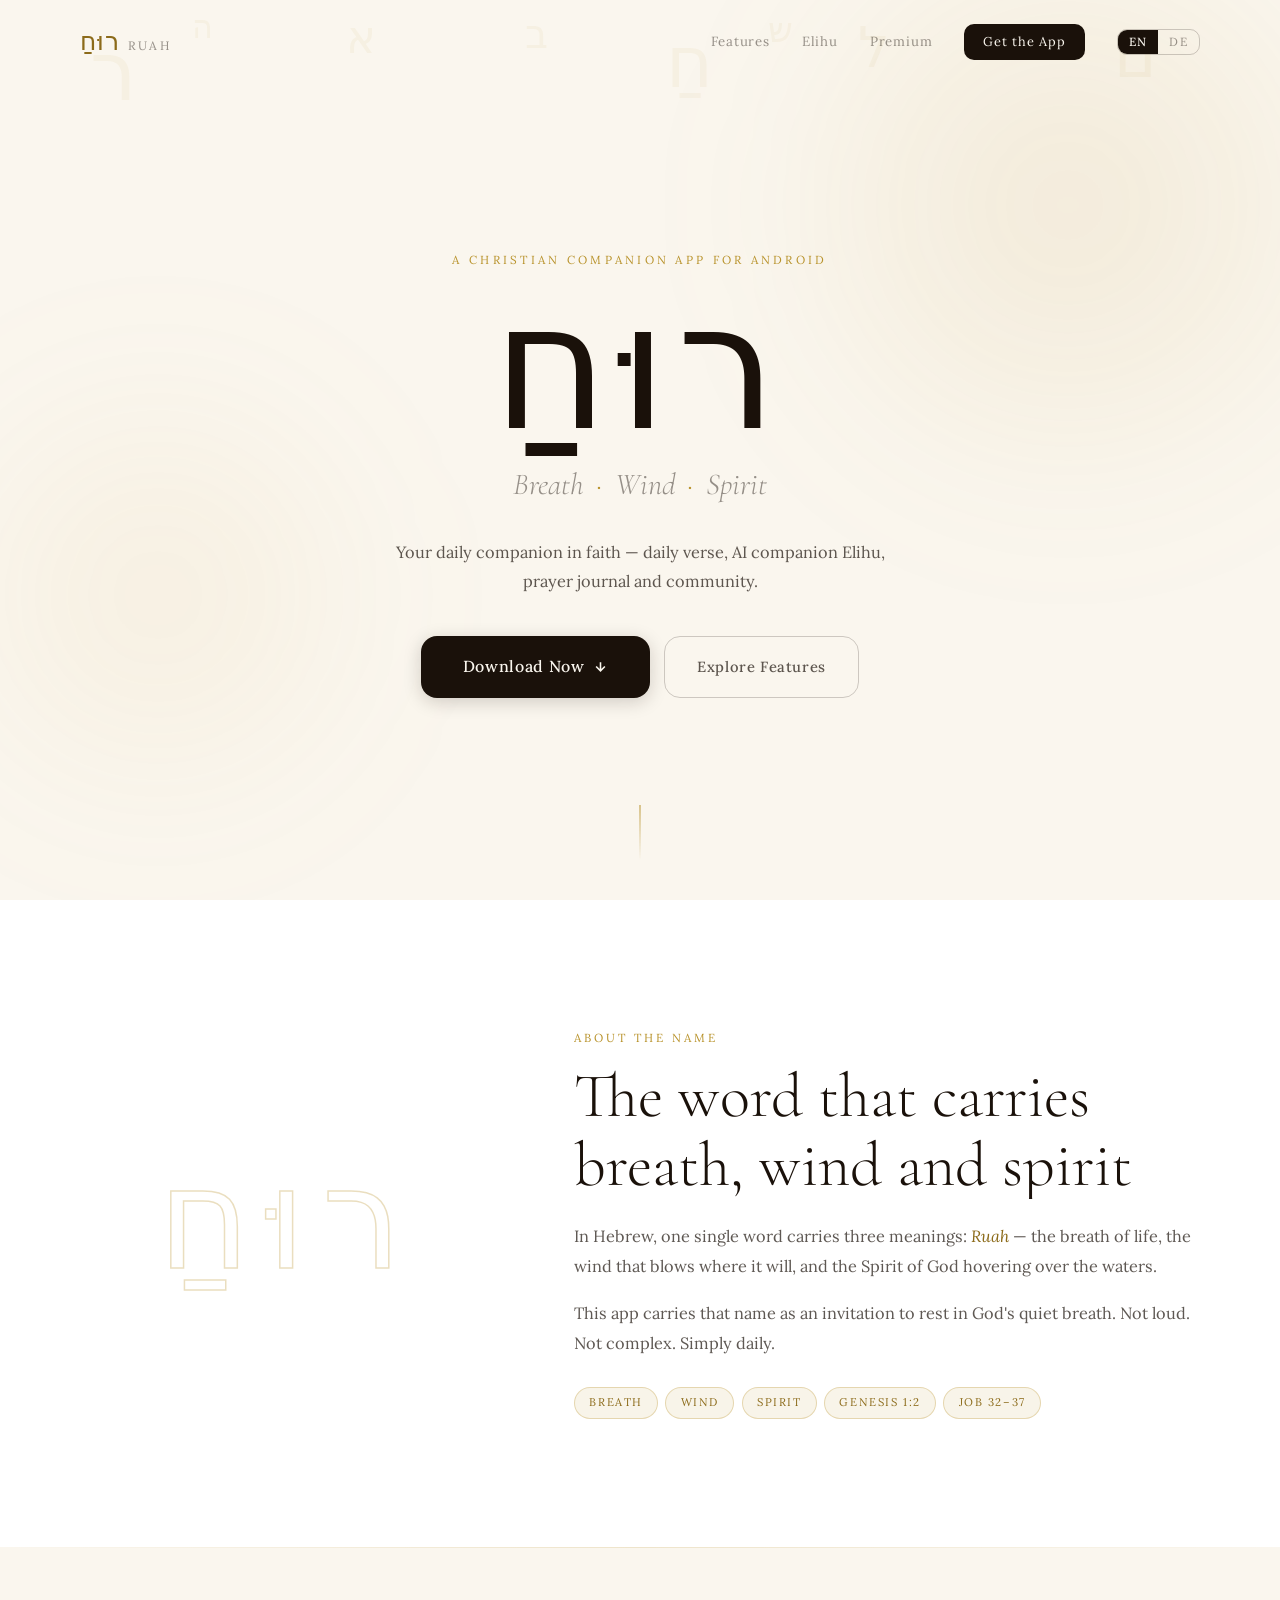
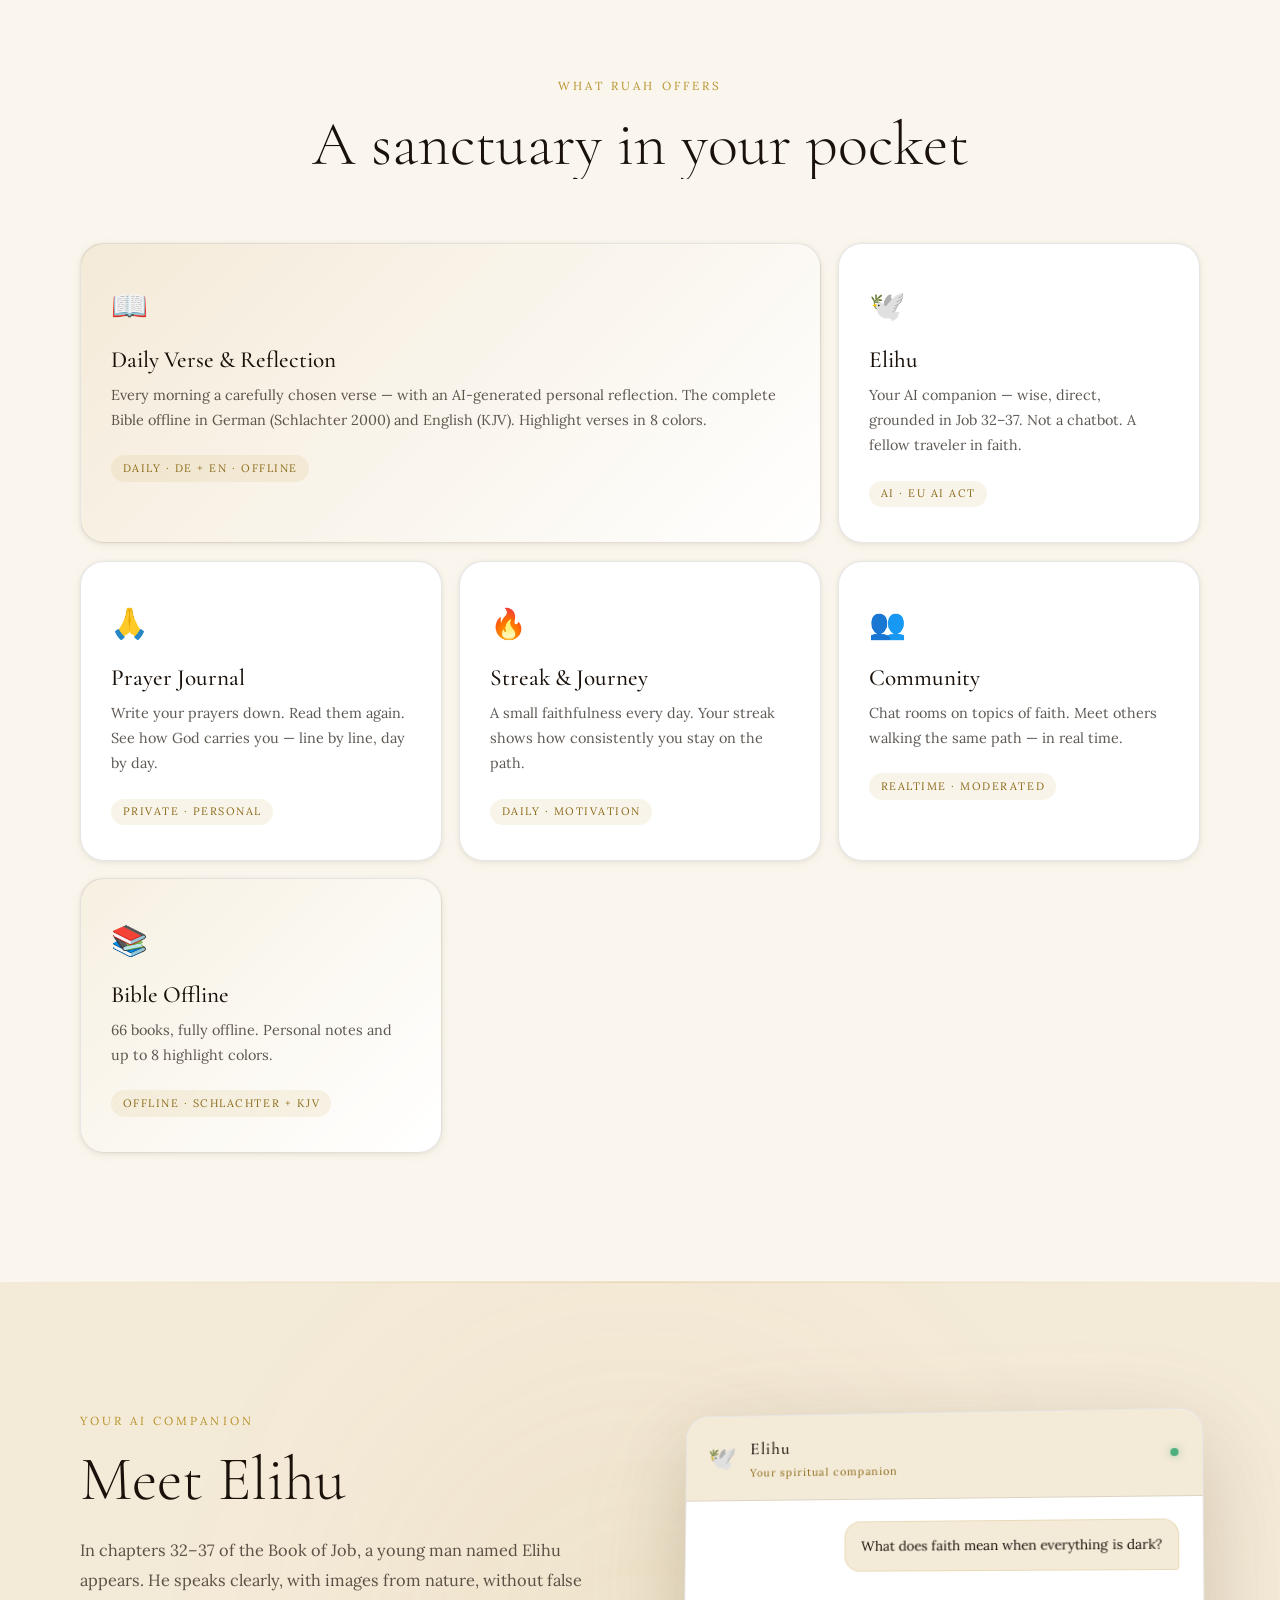
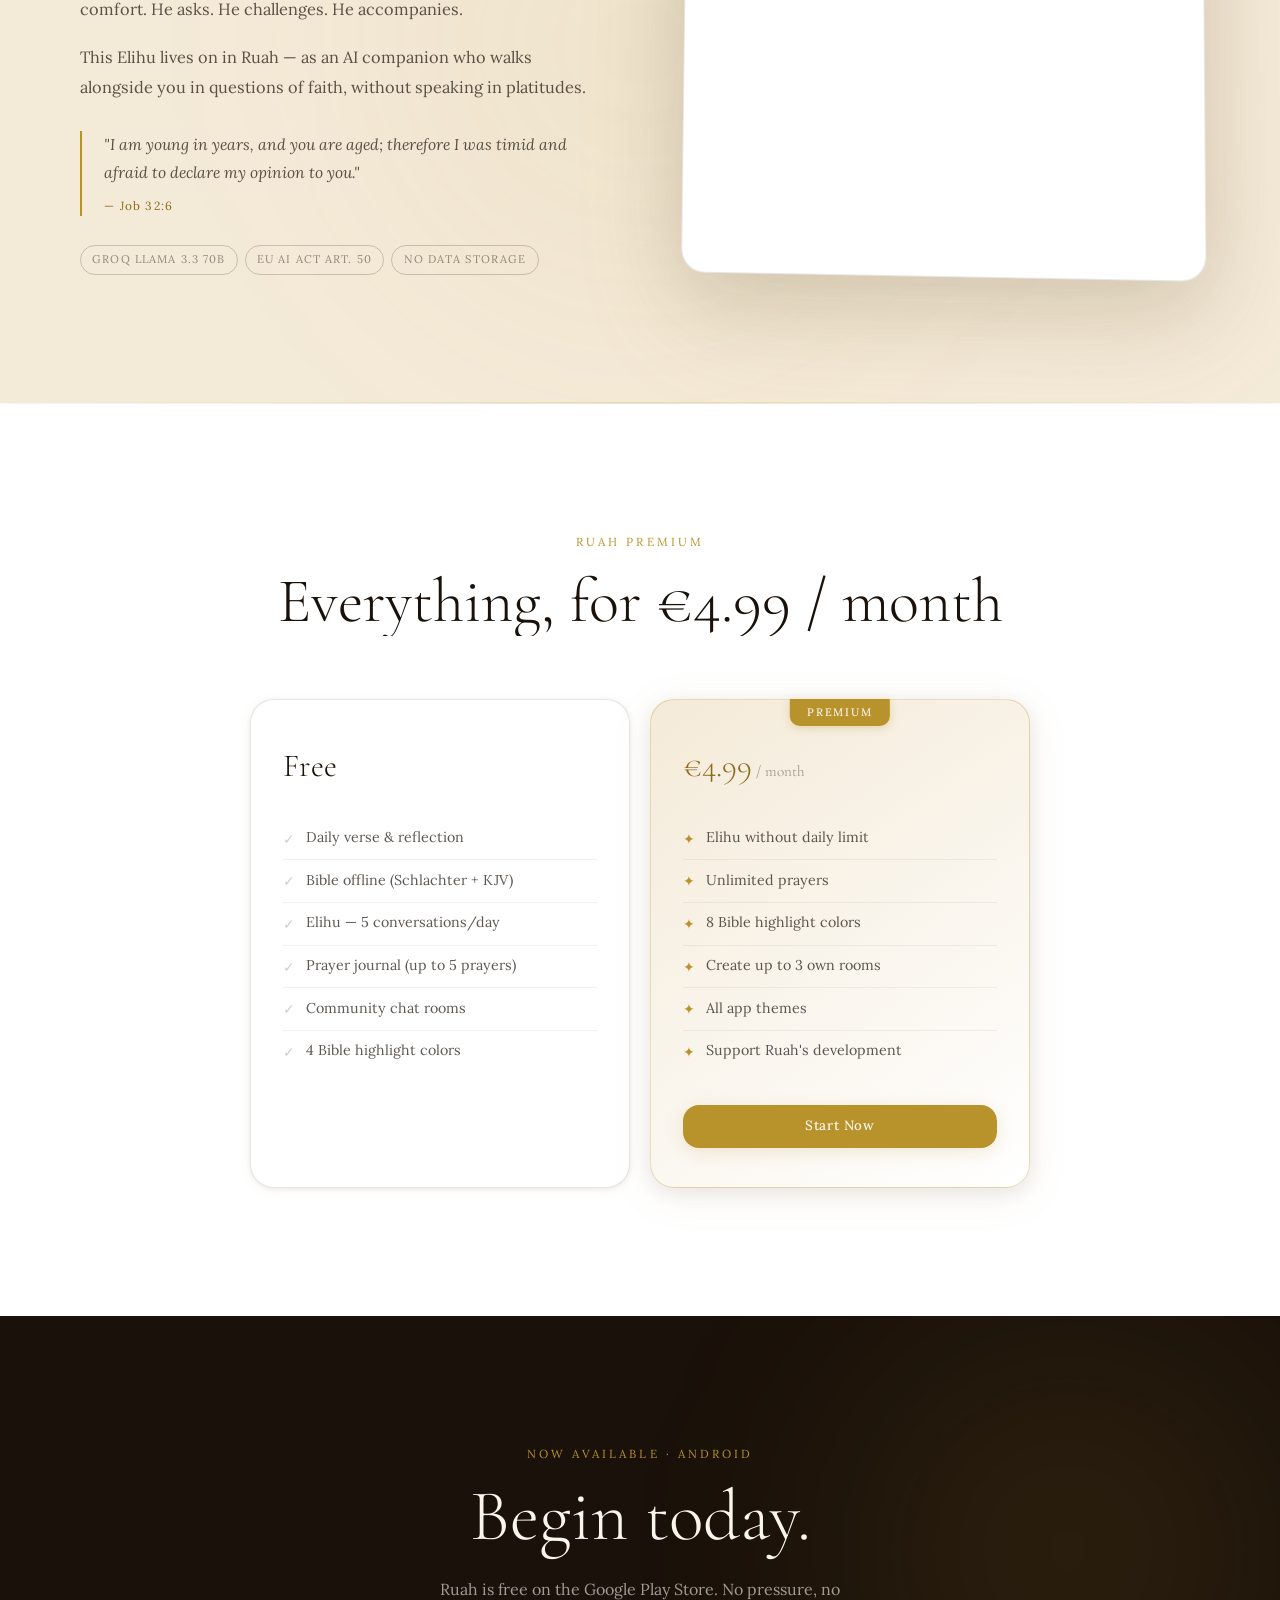
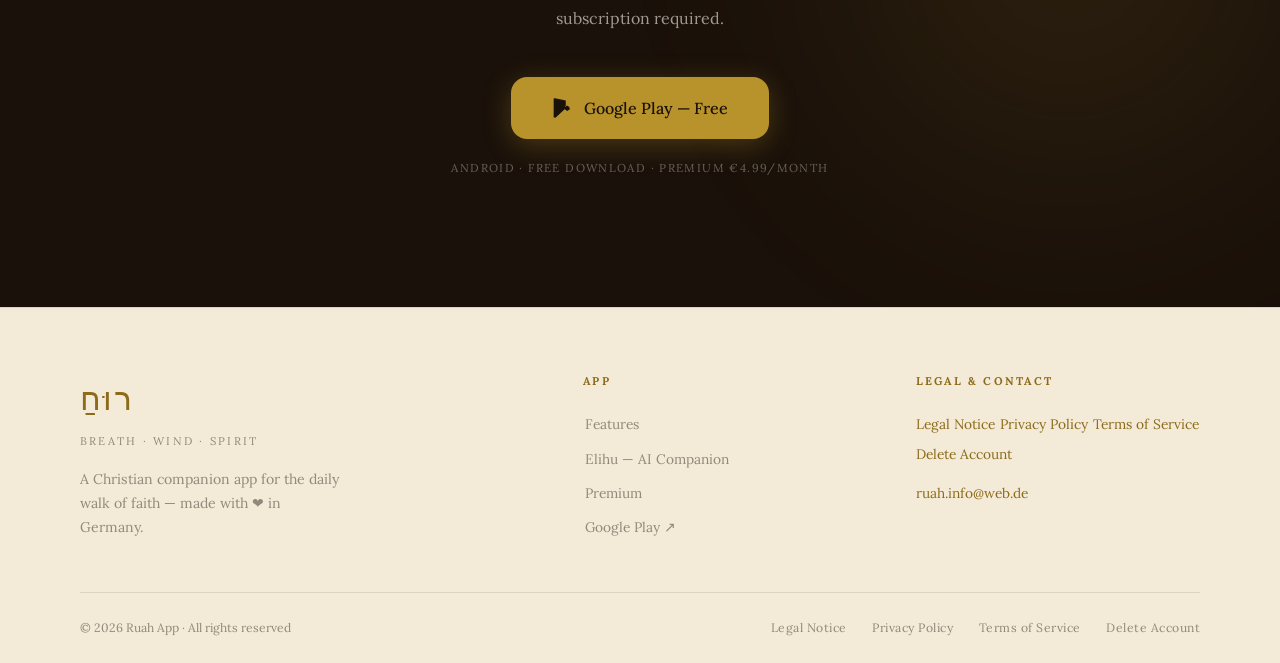
==== commit 8811998a: "Add files via upload" ====
--- a/docs/index.html
+++ b/docs/index.html
@@ -242,7 +242,7 @@
       <h2 class="dl-title" data-i18n="dl.title">Begin today.</h2>
       <p class="dl-sub" data-i18n="dl.sub">Ruah is free on the Google Play Store. No pressure, no subscription required.</p>
       <div style="display:flex;justify-content:center">
-        <a href="https://play.google.com/store/apps/details?id=com.ruah.app"
+        <a href="https://play.google.com/store/apps/details?id=com.laisbrandmaehl.ruah"
            class="play-btn" target="_blank" rel="noopener noreferrer"
            aria-label="Download Ruah on Google Play">
           <svg width="20" height="20" viewBox="0 0 24 24" fill="currentColor" aria-hidden="true">
@@ -270,14 +270,15 @@
         <a href="#features" data-i18n="nav.features">Features</a>
         <a href="#elihu" data-i18n="footer.elihu">Elihu — AI Companion</a>
         <a href="#premium">Premium</a>
-        <a href="https://play.google.com/store/apps/details?id=com.ruah.app" target="_blank" rel="noopener">Google Play ↗</a>
+        <a href="https://play.google.com/store/apps/details?id=com.laisbrandmaehl.ruah" target="_blank" rel="noopener">Google Play ↗</a>
       </div>
       <div class="footer-col footer-contact">
         <h4 data-i18n="footer.legal">Legal &amp; Contact</h4>
         <a href="imprint.html" data-i18n="footer.imprint">Legal Notice</a>
         <a href="privacy.html" data-i18n="footer.privacy">Privacy Policy</a>
         <a href="terms.html" data-i18n="footer.terms">Terms of Service</a>
-        <p style="margin-top:.8rem"><a href="mailto:hello@ruah-app.com">hello@ruah-app.com</a></p>
+        <a href="account-deletion.html" data-i18n="footer.deleteAccount">Delete Account</a>
+        <p style="margin-top:.8rem"><a href="mailto:ruah.info@web.de">ruah.info@web.de</a></p>
       </div>
     </div>
     <div class="footer-bottom">
@@ -286,6 +287,7 @@
         <a href="imprint.html" data-i18n="footer.imprint">Legal Notice</a>
         <a href="privacy.html" data-i18n="footer.privacy">Privacy Policy</a>
         <a href="terms.html" data-i18n="footer.terms">Terms of Service</a>
+        <a href="account-deletion.html" data-i18n="footer.deleteAccount">Delete Account</a>
       </nav>
     </div>
   </div>
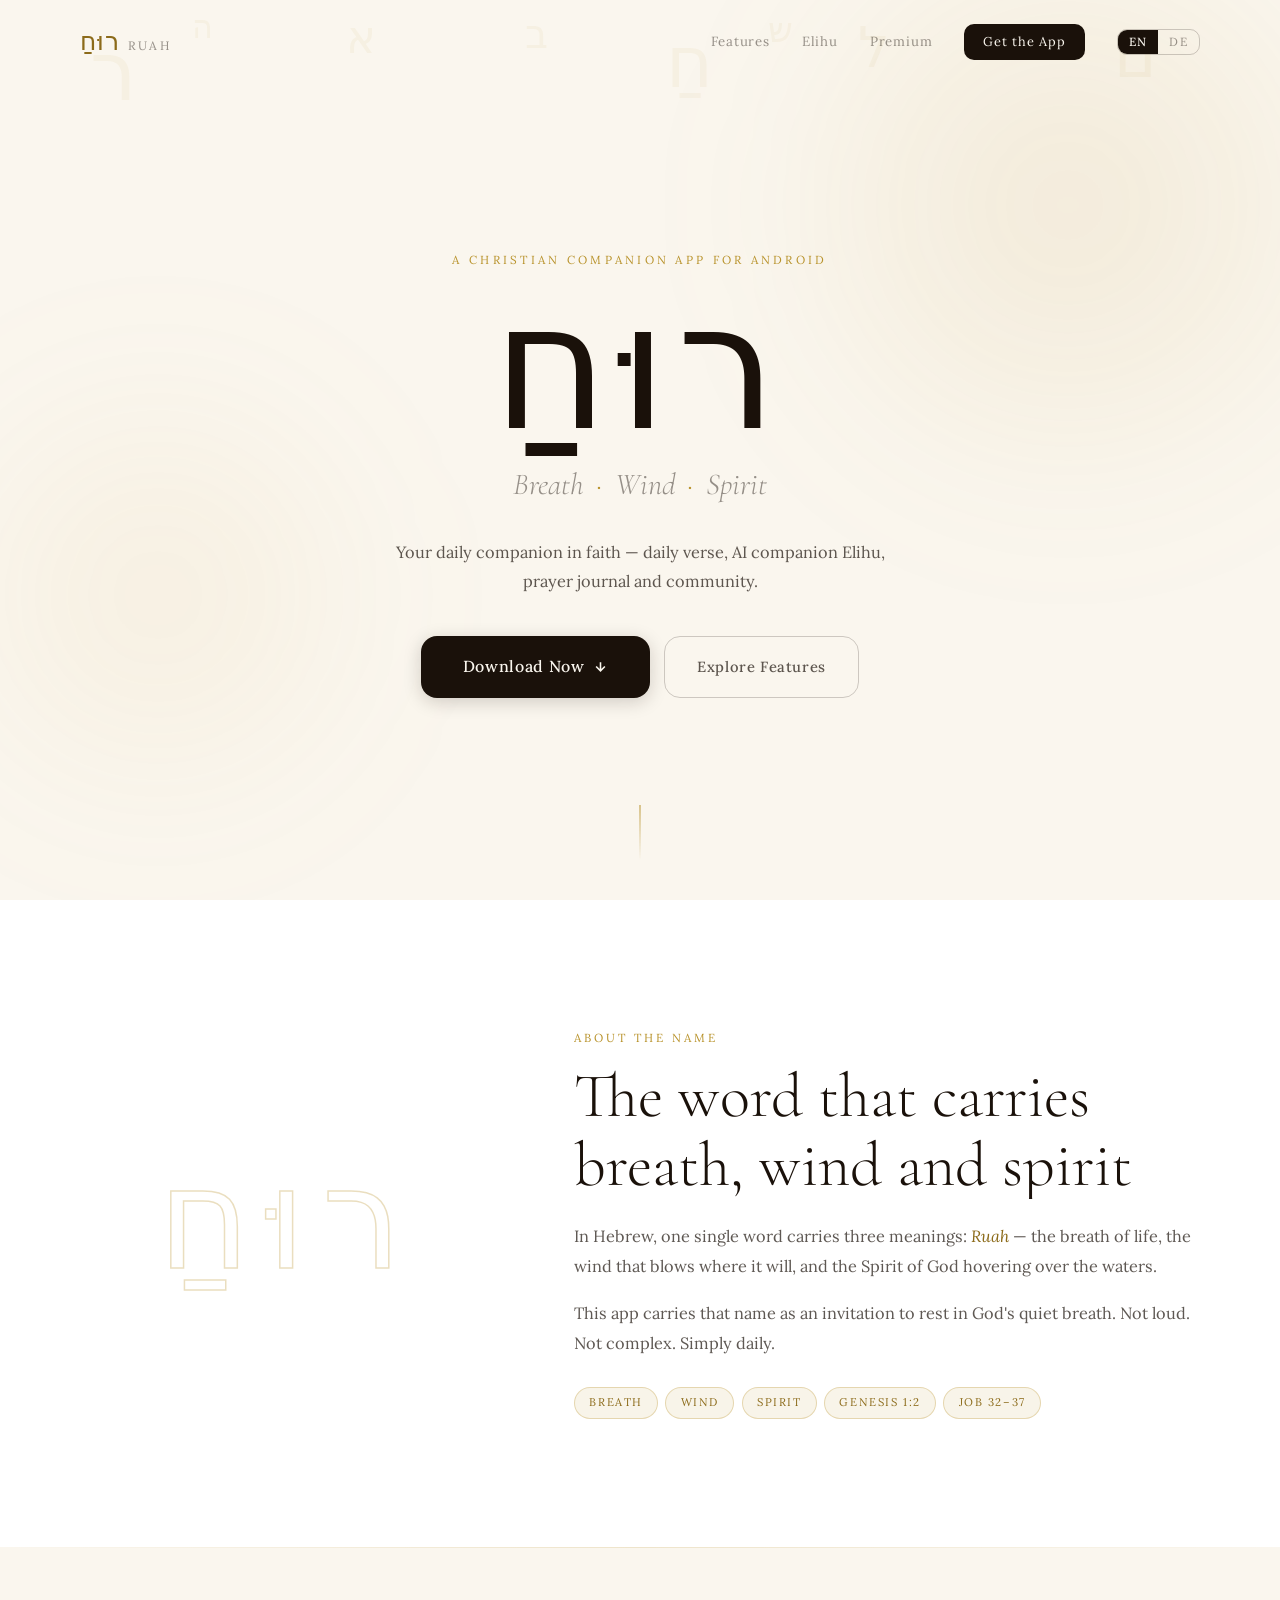
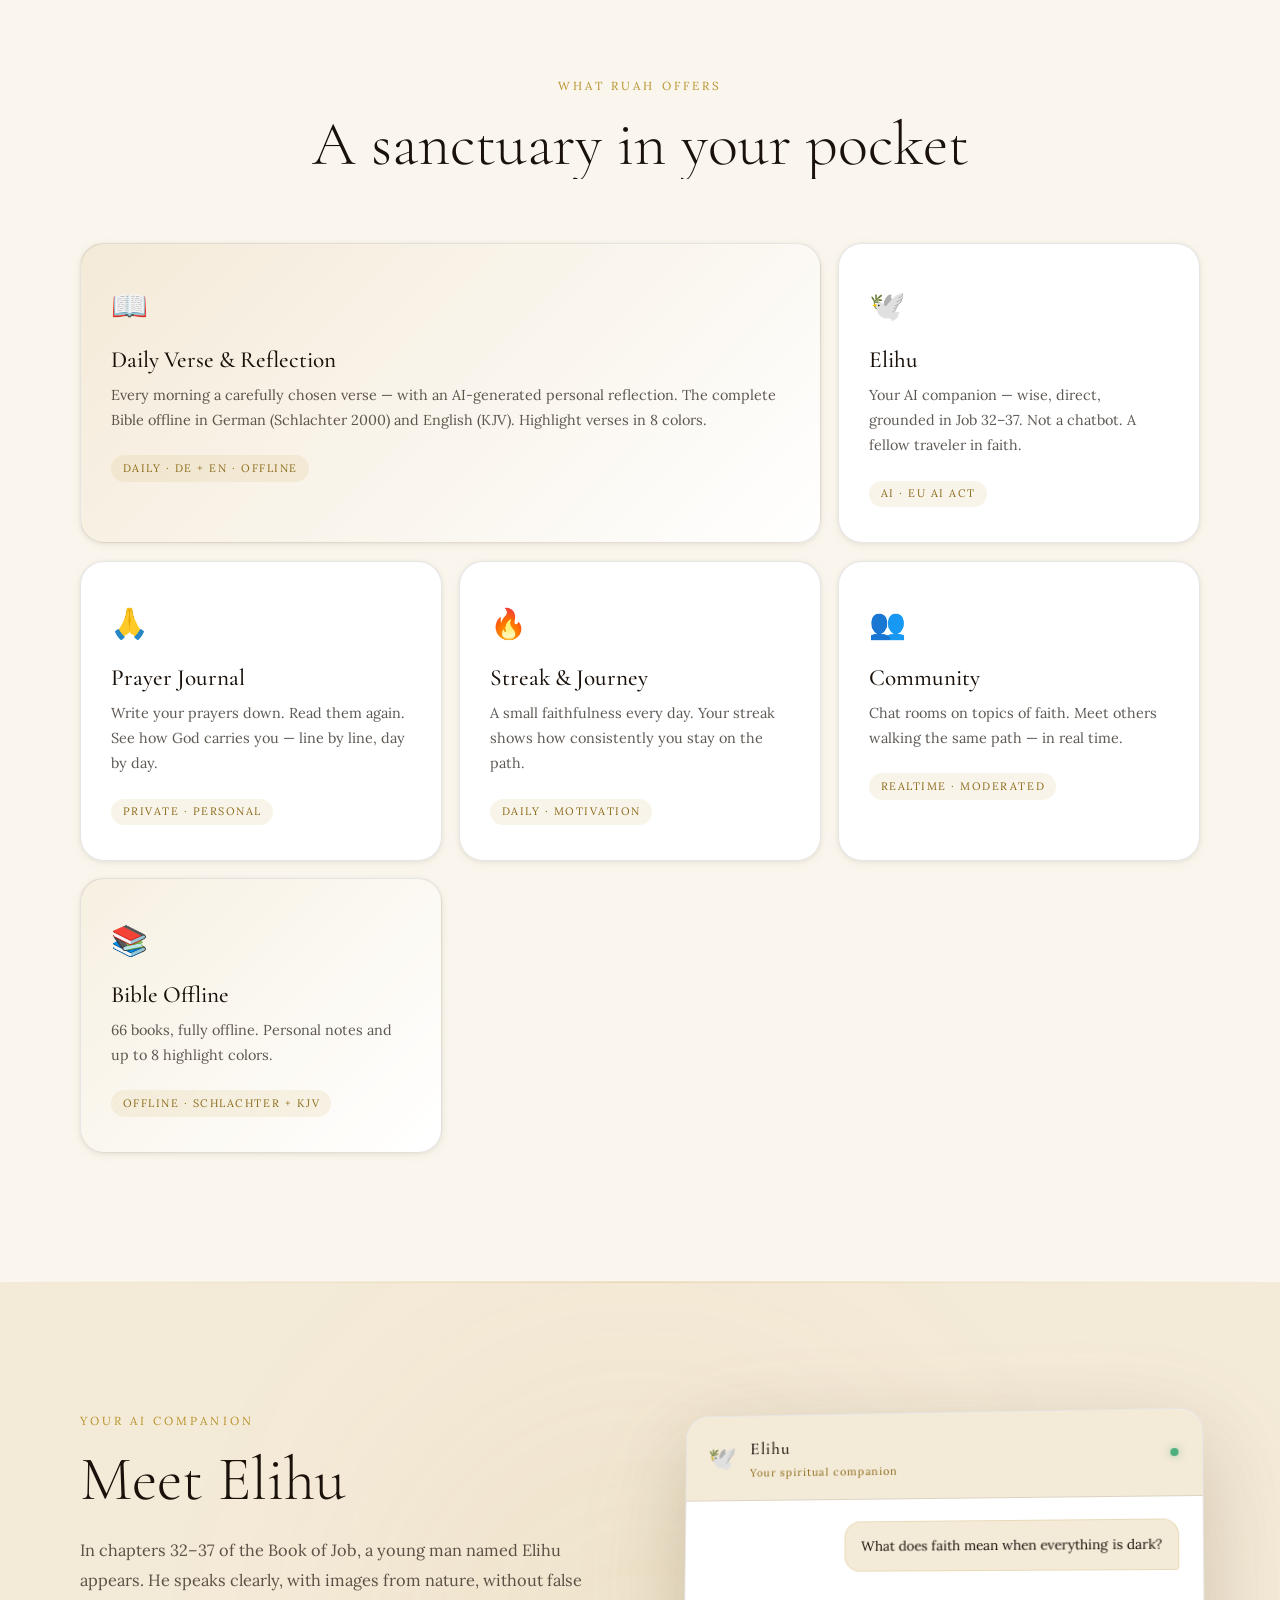
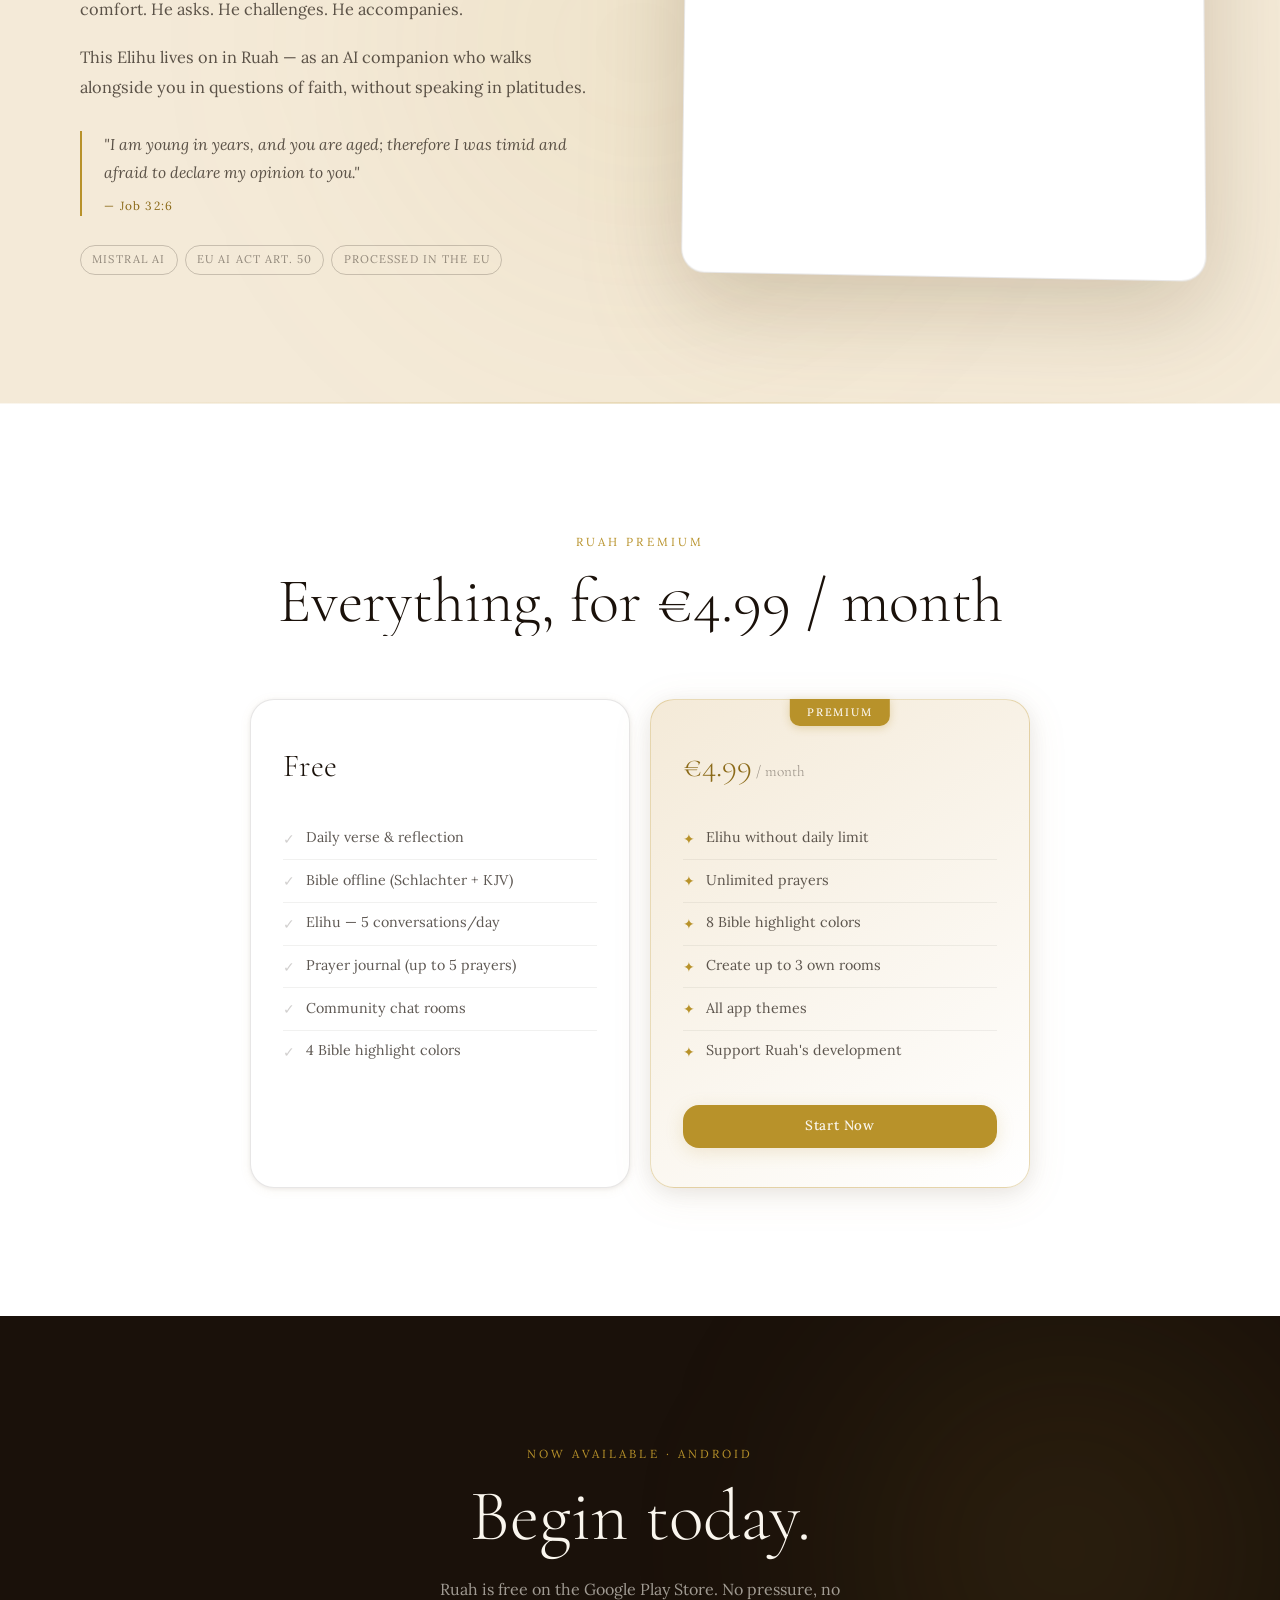
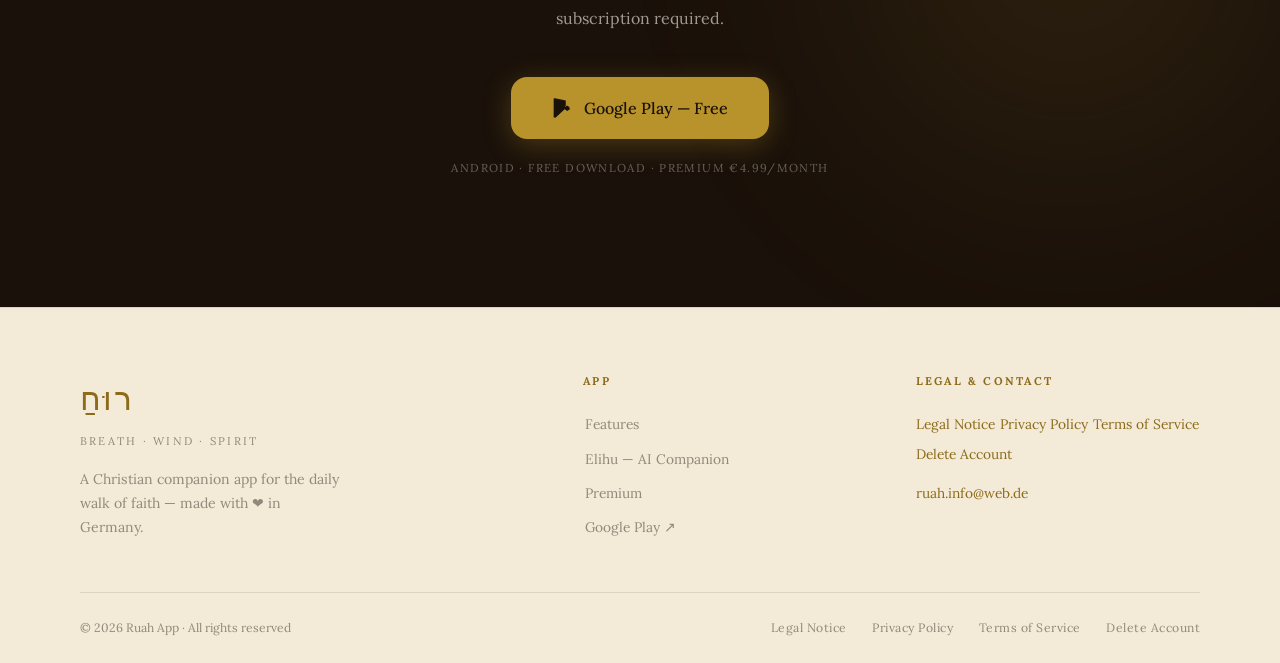
==== commit 7886c7a2: "Add files via upload" ====
--- a/docs/index.html
+++ b/docs/index.html
@@ -3,6 +3,7 @@
 <head>
   <meta charset="UTF-8">
   <meta name="viewport" content="width=device-width, initial-scale=1.0">
+  <link rel="icon" type="image/png" href="favicon.png">
   <meta name="description" content="Ruah — A Christian spiritual companion app. Daily verse, AI companion Elihu, prayer journal, offline Bible and community. Free for Android.">
   <meta name="theme-color" content="#FAF6EE">
   <meta property="og:title" content="Ruah — Breath · Wind · Spirit">
@@ -168,9 +169,9 @@
           <cite>— Job 32:6</cite>
         </blockquote>
         <div class="badges" data-a="up" data-d="4">
-          <span class="badge">Groq Llama 3.3 70B</span>
+          <span class="badge">Mistral AI</span>
           <span class="badge">EU AI Act Art. 50</span>
-          <span class="badge" data-i18n="elihu.badge">No data storage</span>
+          <span class="badge" data-i18n="elihu.badge">Processed in the EU</span>
         </div>
       </div>
       <div data-a="left">
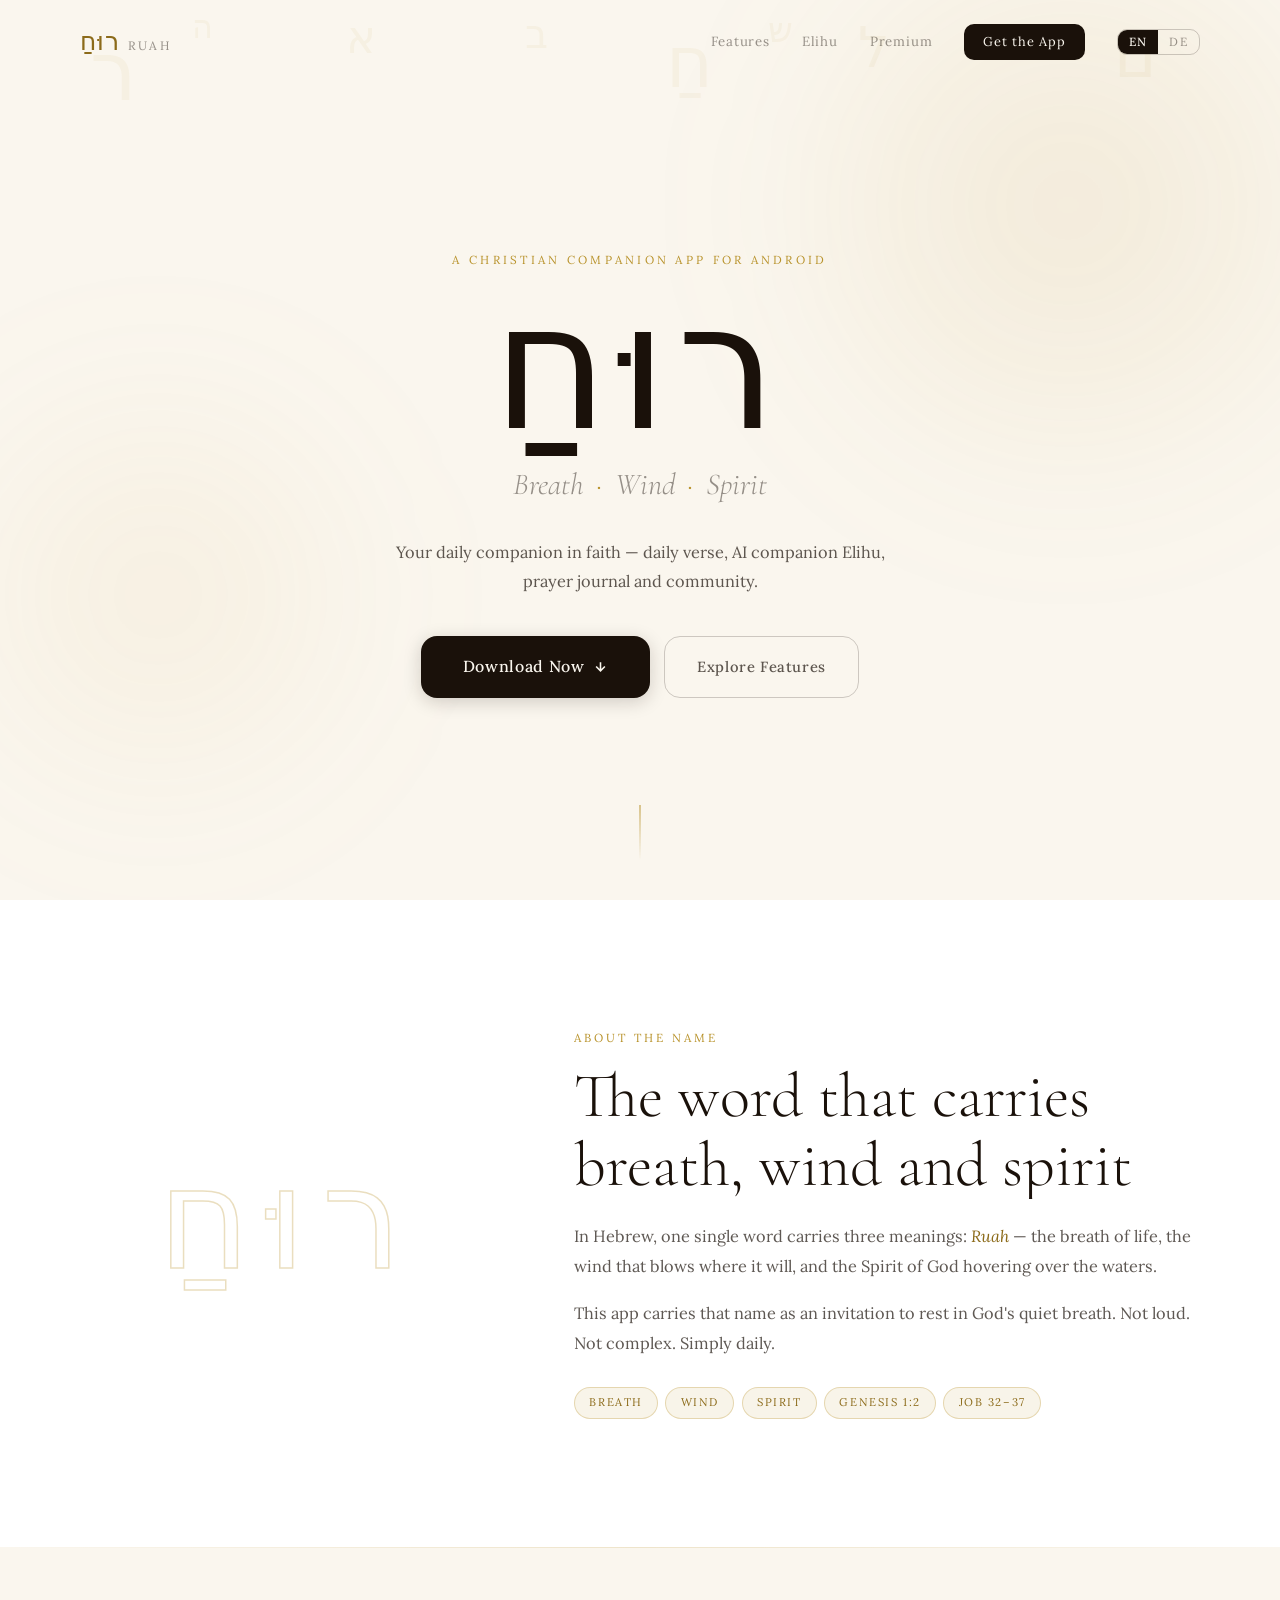
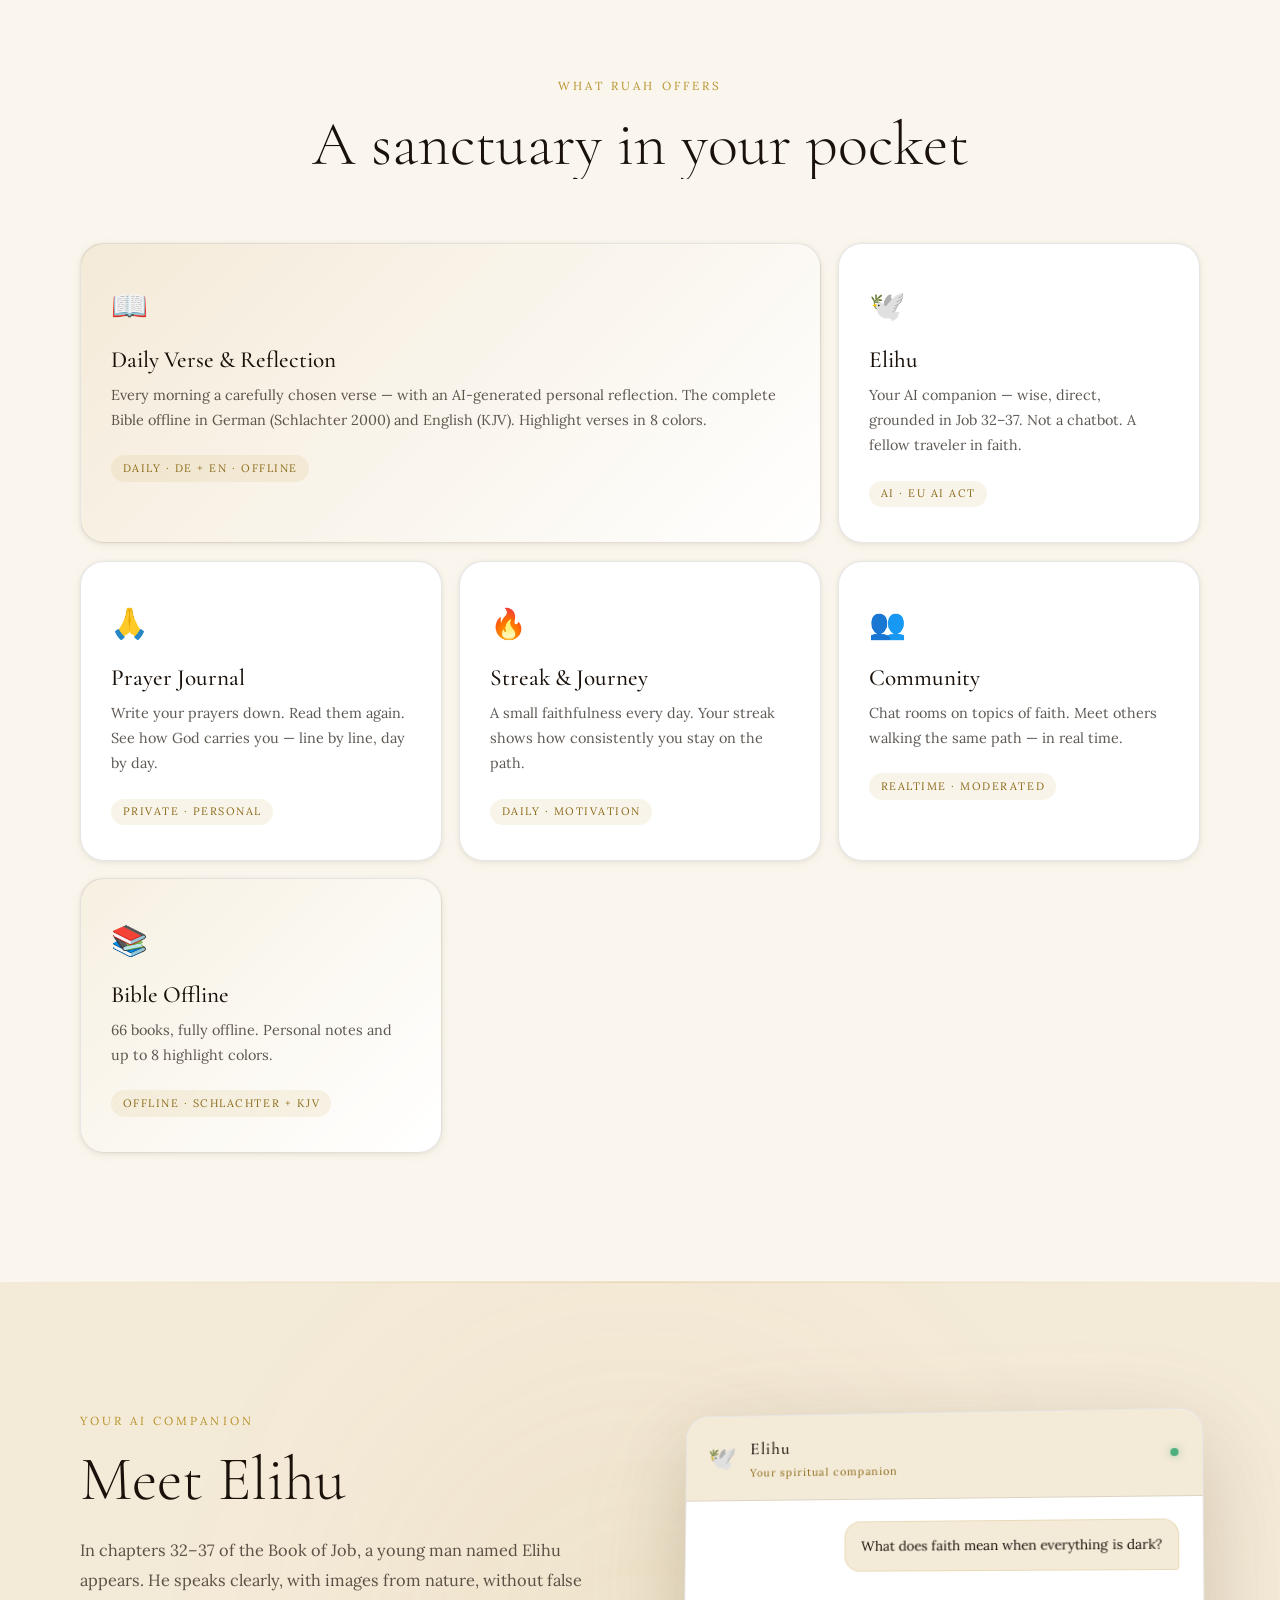
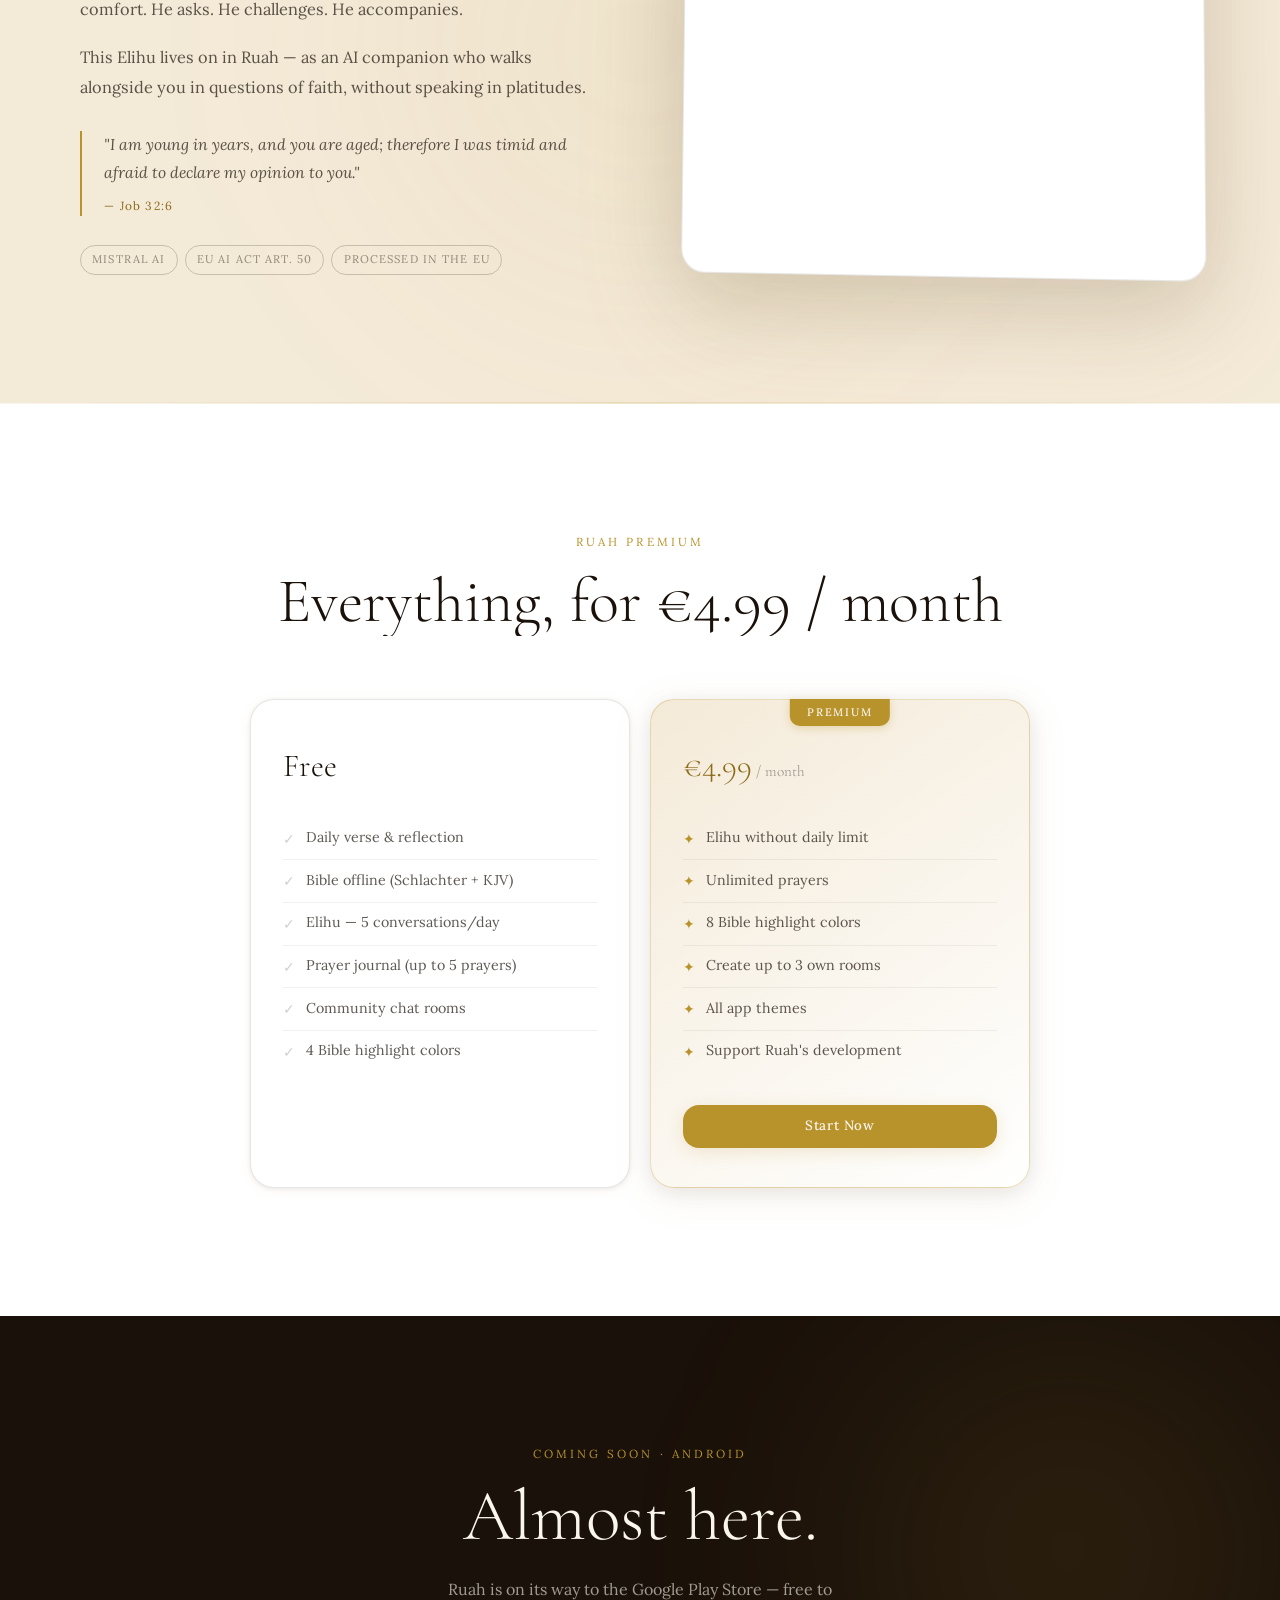
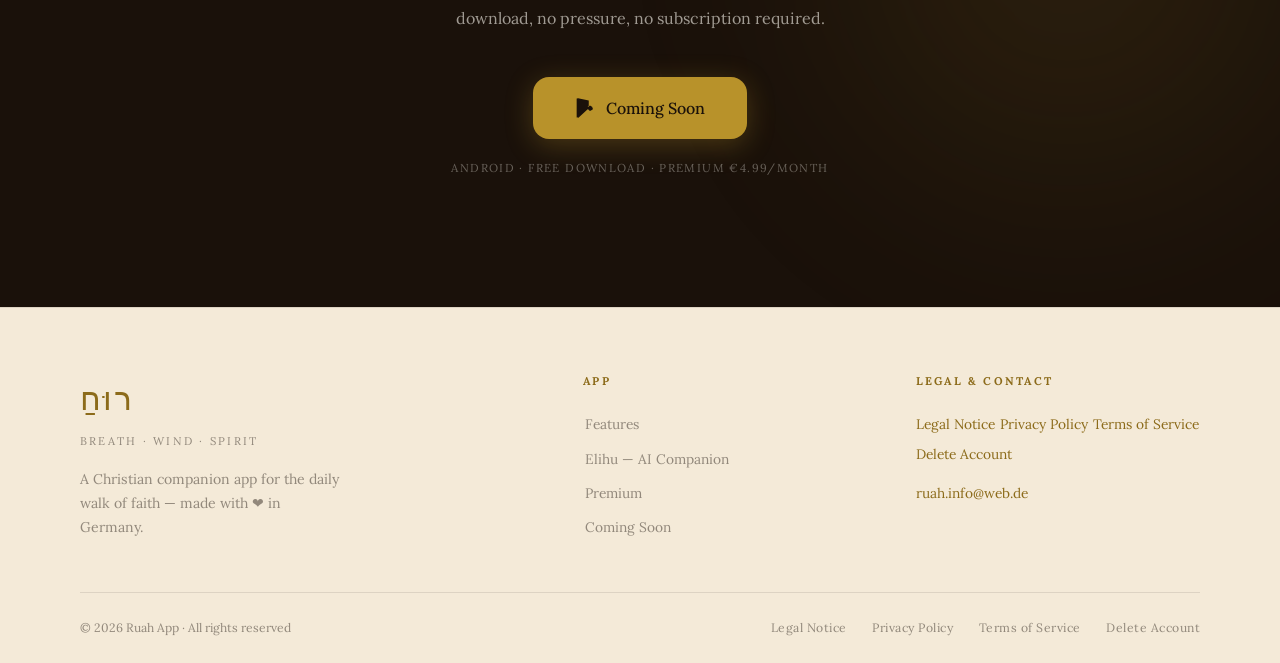
==== commit 33a4b042: "Add files via upload" ====
--- a/docs/index.html
+++ b/docs/index.html
@@ -239,17 +239,17 @@
   <div class="dl-orb" aria-hidden="true"></div>
   <div class="container">
     <div class="dl-content" data-a="up">
-      <span class="dl-label" data-i18n="dl.label">Now Available · Android</span>
-      <h2 class="dl-title" data-i18n="dl.title">Begin today.</h2>
-      <p class="dl-sub" data-i18n="dl.sub">Ruah is free on the Google Play Store. No pressure, no subscription required.</p>
+      <span class="dl-label" data-i18n="dl.label">Coming Soon · Android</span>
+      <h2 class="dl-title" data-i18n="dl.title">Almost here.</h2>
+      <p class="dl-sub" data-i18n="dl.sub">Ruah is on its way to the Google Play Store — free to download, no pressure, no subscription required.</p>
       <div style="display:flex;justify-content:center">
-        <a href="https://play.google.com/store/apps/details?id=com.laisbrandmaehl.ruah"
-           class="play-btn" target="_blank" rel="noopener noreferrer"
-           aria-label="Download Ruah on Google Play">
+        <a href="#download"
+           class="play-btn" aria-disabled="true"
+           aria-label="Ruah — coming soon on Google Play">
           <svg width="20" height="20" viewBox="0 0 24 24" fill="currentColor" aria-hidden="true">
             <path d="M3.18 23.5c.28.16.6.23.93.2l12.75-11.7-3.88-3.83L3.18 23.5zM20.82 10.7l-2.83-1.62L14 12l3.97 3.6 2.85-1.63c.81-.47.81-1.8 0-2.27zM2.5.3A1 1 0 002 1.17v21.66a1 1 0 00.5.87L13.5 12 2.5.3zM16.5 3.13L3.75.3a1 1 0 00-.93.2L13.5 12l3-2.72V3.13z"/>
           </svg>
-          <span data-i18n="dl.btn">Google Play — Free</span>
+          <span data-i18n="dl.btn">Coming Soon</span>
         </a>
       </div>
       <p class="dl-note" data-i18n="dl.note">Android · Free download · Premium €4.99/month</p>
@@ -271,7 +271,7 @@
         <a href="#features" data-i18n="nav.features">Features</a>
         <a href="#elihu" data-i18n="footer.elihu">Elihu — AI Companion</a>
         <a href="#premium">Premium</a>
-        <a href="https://play.google.com/store/apps/details?id=com.laisbrandmaehl.ruah" target="_blank" rel="noopener">Google Play ↗</a>
+        <a href="#download">Coming Soon</a>
       </div>
       <div class="footer-col footer-contact">
         <h4 data-i18n="footer.legal">Legal &amp; Contact</h4>
